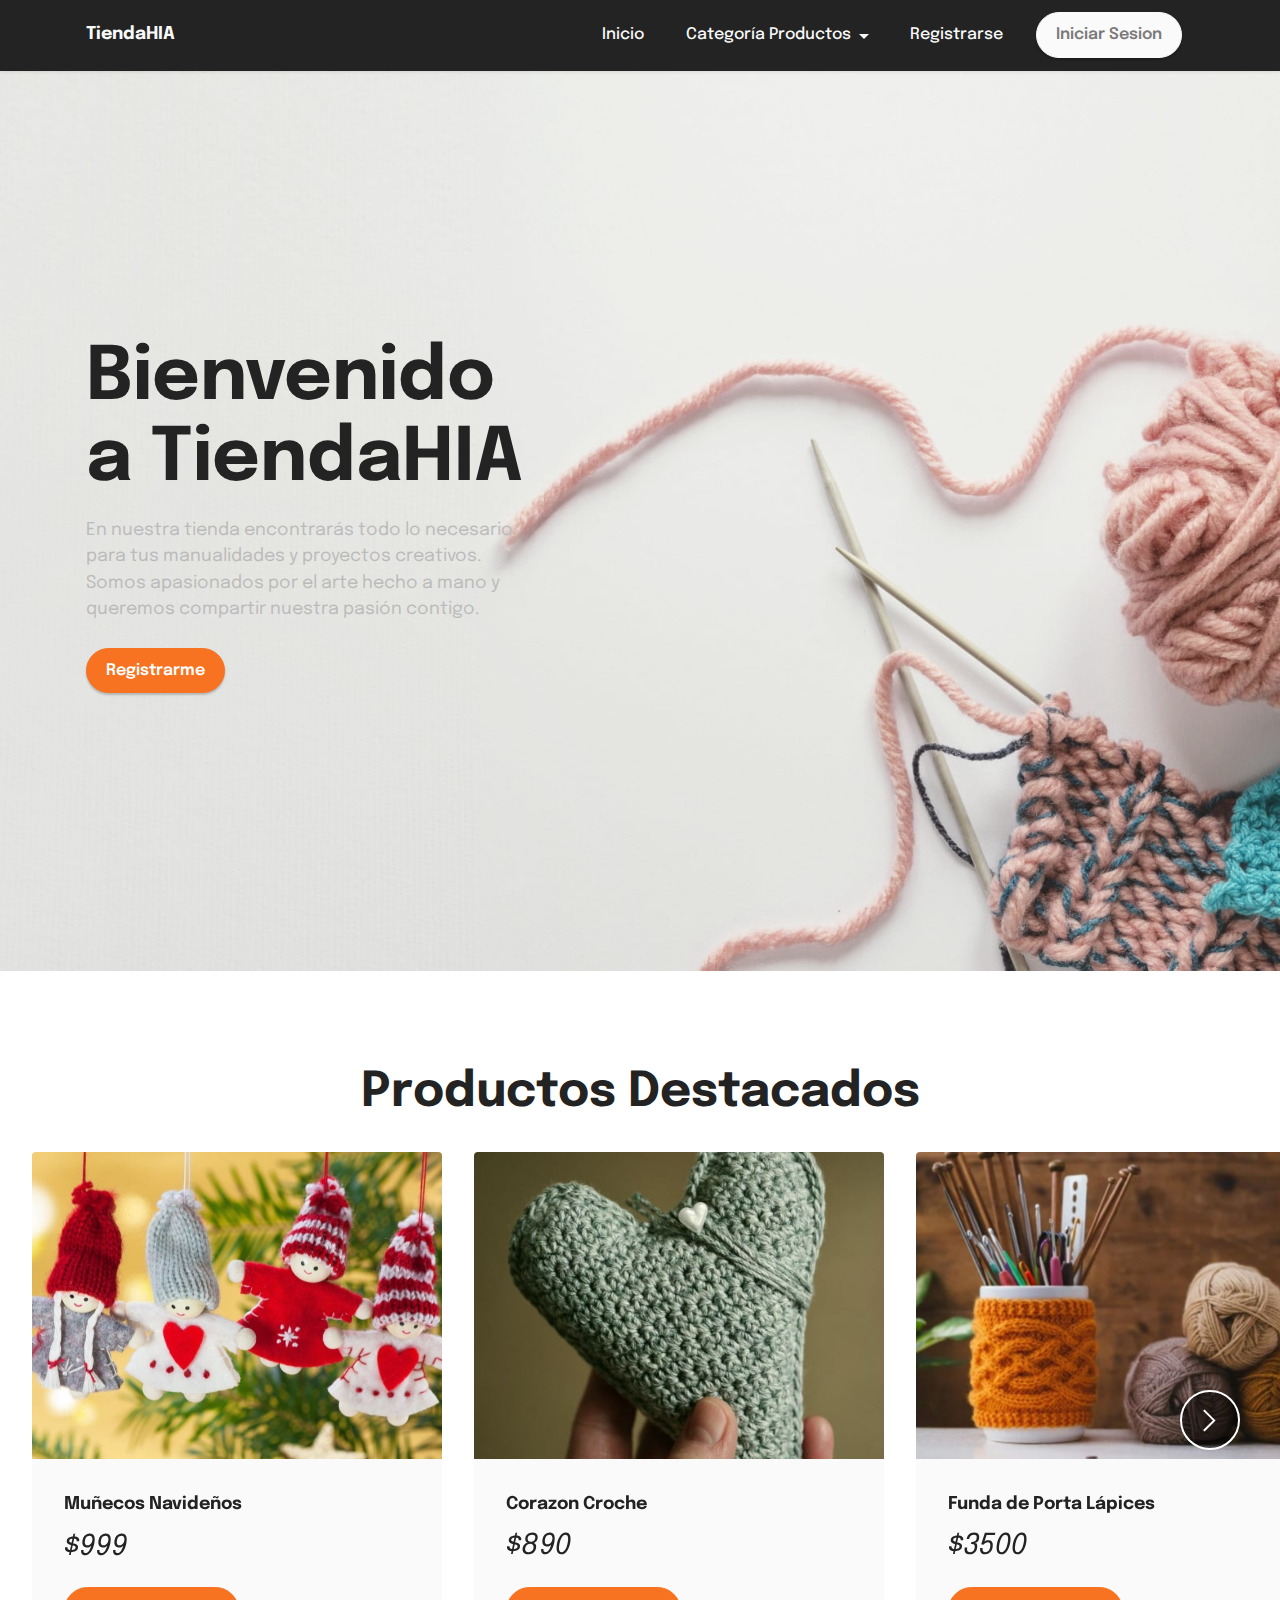
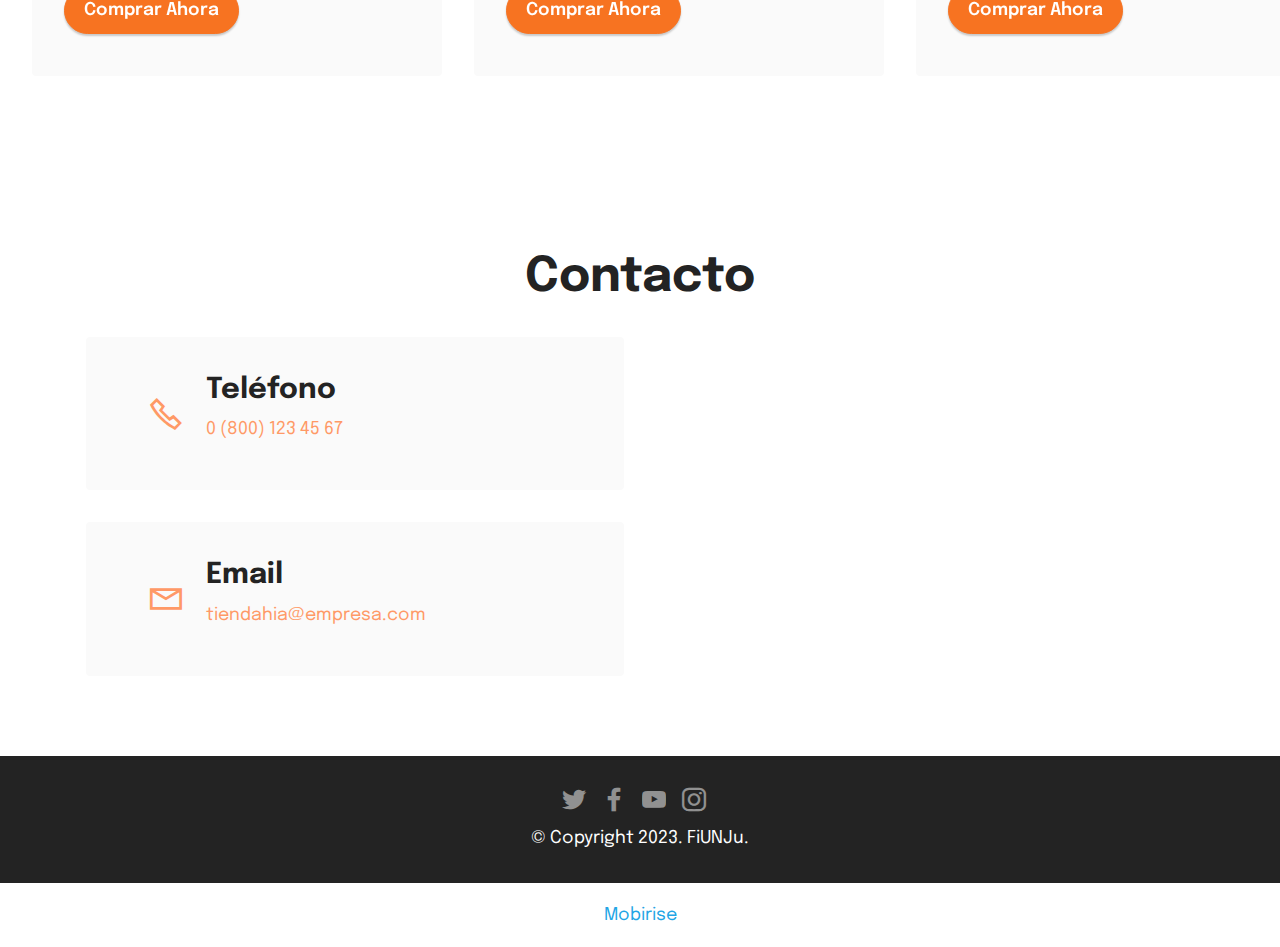
==== index.html @ 5f14e85a "primer commit" ====
<!DOCTYPE html>
<html  >
<head>
  <!-- Site made with Mobirise Website Builder v5.9.6, https://mobirise.com -->
  <meta charset="UTF-8">
  <meta http-equiv="X-UA-Compatible" content="IE=edge">
  <meta name="generator" content="Mobirise v5.9.6, mobirise.com">
  <meta name="viewport" content="width=device-width, initial-scale=1, minimum-scale=1">
  <link rel="shortcut icon" href="assets/images/logo-1.png" type="image/x-icon">
  <meta name="description" content="">
  
  
  <title>Inicio</title>
  <link rel="stylesheet" href="assets/web/assets/mobirise-icons2/mobirise2.css">
  <link rel="stylesheet" href="assets/bootstrap/css/bootstrap.min.css">
  <link rel="stylesheet" href="assets/bootstrap/css/bootstrap-grid.min.css">
  <link rel="stylesheet" href="assets/bootstrap/css/bootstrap-reboot.min.css">
  <link rel="stylesheet" href="assets/dropdown/css/style.css">
  <link rel="stylesheet" href="assets/socicon/css/styles.css">
  <link rel="stylesheet" href="assets/theme/css/style.css">
  <link rel="preload" href="https://fonts.googleapis.com/css?family=Epilogue:100,200,300,400,500,600,700,800,900,100i,200i,300i,400i,500i,600i,700i,800i,900i&display=swap" as="style" onload="this.onload=null;this.rel='stylesheet'">
  <noscript><link rel="stylesheet" href="https://fonts.googleapis.com/css?family=Epilogue:100,200,300,400,500,600,700,800,900,100i,200i,300i,400i,500i,600i,700i,800i,900i&display=swap"></noscript>
  <link rel="preload" as="style" href="assets/mobirise/css/mbr-additional.css"><link rel="stylesheet" href="assets/mobirise/css/mbr-additional.css" type="text/css">

  
  
  
</head>
<body>
  
  <section data-bs-version="5.1" class="menu menu1 cid-tUC8tlPBN8" once="menu" id="menu1-i">
    

    <nav class="navbar navbar-dropdown navbar-expand-lg">
        <div class="container">
            <div class="navbar-brand">
                
                <span class="navbar-caption-wrap"><a class="navbar-caption text-white text-primary display-7" href="index.html">TiendaHIA</a></span>
            </div>
            <button class="navbar-toggler" type="button" data-toggle="collapse" data-bs-toggle="collapse" data-target="#navbarSupportedContent" data-bs-target="#navbarSupportedContent" aria-controls="navbarNavAltMarkup" aria-expanded="false" aria-label="Toggle navigation">
                <div class="hamburger">
                    <span></span>
                    <span></span>
                    <span></span>
                    <span></span>
                </div>
            </button>
            <div class="collapse navbar-collapse" id="navbarSupportedContent">
                <ul class="navbar-nav nav-dropdown" data-app-modern-menu="true"><li class="nav-item"><a class="nav-link link text-white display-4" href="index.html">Inicio</a></li>
                    <li class="nav-item dropdown"><a class="nav-link link dropdown-toggle text-white display-4" href="page1.html" data-toggle="dropdown-submenu" data-bs-toggle="dropdown" data-bs-auto-close="outside" aria-expanded="false">Categoría Productos</a><div class="dropdown-menu" aria-labelledby="dropdown-944"><a class="dropdown-item text-white text-primary display-4" href="page1.html">Decoracion</a><a class="dropdown-item text-white text-primary display-4" href="page7.html">Vestuario</a></div></li>
                    <li class="nav-item"><a class="nav-link link text-white display-4" href="page3.html">Registrarse</a>
                    </li></ul>
                
                <div class="navbar-buttons mbr-section-btn"><a class="btn btn-white display-4" href="page6.html">Iniciar Sesion</a></div>
            </div>
        </div>
    </nav>
</section>

<section data-bs-version="5.1" class="header1 cid-tUEG7OGL2N mbr-fullscreen" id="header1-1f">

    

    
    <div class="mbr-overlay" style="opacity: 0.1; background-color: rgb(250, 250, 250);"></div>

    <div class="container">
        <div class="row">
            <div class="col-12 col-lg-5">
                <h1 class="mbr-section-title mbr-fonts-style mb-3 display-1"><strong>Bienvenido a TiendaHIA</strong></h1>
                
                <p class="mbr-text mbr-fonts-style display-7">
                    En nuestra tienda encontrarás todo lo necesario para tus manualidades y proyectos creativos. Somos apasionados por el arte hecho a mano y queremos compartir nuestra pasión contigo.</p>
                <div class="mbr-section-btn mt-3"><a class="btn btn-warning display-4" href="page3.html">Registrarme</a></div>
            </div>
        </div>
    </div>
</section>

<section data-bs-version="5.1" class="slider4 mbr-embla cid-tUEHONpQxx" id="slider4-1g">
    
    
    <div class="position-relative text-center">
        <div class="mbr-section-head">
            <h4 class="mbr-section-title mbr-fonts-style align-center mb-0 display-2">
                <strong>Productos Destacados</strong></h4>
            
        </div>
        <div class="embla mt-4" data-skip-snaps="true" data-align="center" data-contain-scroll="trimSnaps" data-auto-play-interval="5" data-draggable="true">
            <div class="embla__viewport container-fluid">
                <div class="embla__container">
                    
                    <div class="embla__slide slider-image item active" style="margin-left: 1rem; margin-right: 1rem;">
                        <div class="slide-content">
                            <div class="item-wrapper">
                                <div class="item-img">
                                    <img src="assets/images/mbr-1000x667.jpeg" alt="Mobirise Website Builder" data-slide-to="0" data-bs-slide-to="0">
                                </div>
                            </div>
                            <div class="item-content">
                                <h5 class="item-title mbr-fonts-style display-7"><strong>Muñecos Navideños</strong></h5>
                                <h6 class="item-subtitle mbr-fonts-style mt-1 display-5">
                                    <em>$999</em></h6>
                                
                            </div>
                            <div class="mbr-section-btn item-footer mt-2"><a href="page4.html" class="btn item-btn btn-warning display-7" target="_blank">Comprar Ahora</a></div>
                        </div>
                    </div><div class="embla__slide slider-image item" style="margin-left: 1rem; margin-right: 1rem;">
                        <div class="slide-content">
                            <div class="item-wrapper">
                                <div class="item-img">
                                    <img src="assets/images/d3-502x680.jpeg" alt="Mobirise Website Builder" data-slide-to="1" data-bs-slide-to="1">
                                </div>
                            </div>
                            <div class="item-content">
                                <h5 class="item-title mbr-fonts-style display-7"><strong>Corazon Croche</strong></h5>
                                <h6 class="item-subtitle mbr-fonts-style mt-1 display-5"><em>$890</em></h6>
                                
                            </div>
                            <div class="mbr-section-btn item-footer mt-2"><a href="page4.html" class="btn item-btn btn-warning display-7" target="_blank">Comprar Ahora</a></div>
                        </div>
                    </div><div class="embla__slide slider-image item" style="margin-left: 1rem; margin-right: 1rem;">
                        <div class="slide-content">
                            <div class="item-wrapper">
                                <div class="item-img">
                                    <img src="assets/images/d1-1-707x471.jpeg" alt="Mobirise Website Builder" data-slide-to="2" data-bs-slide-to="2">
                                </div>
                            </div>
                            <div class="item-content">
                                <h5 class="item-title mbr-fonts-style display-7"><strong>Funda de Porta&nbsp;Lápices</strong></h5>
                                <h6 class="item-subtitle mbr-fonts-style mt-1 display-5">
                                    <em>$3500</em></h6>
                                
                            </div>
                            <div class="mbr-section-btn item-footer mt-2"><a href="page4.html" class="btn item-btn btn-warning display-7" target="_blank">Comprar Ahora</a></div>
                        </div>
                    </div>
                    <div class="embla__slide slider-image item" style="margin-left: 1rem; margin-right: 1rem;">
                        <div class="slide-content">
                            <div class="item-wrapper">
                                <div class="item-img">
                                    <img src="assets/images/v6-655x368.jpeg" alt="Mobirise Website Builder" data-slide-to="3" data-bs-slide-to="3">
                                </div>
                            </div>
                            <div class="item-content">
                                <h5 class="item-title mbr-fonts-style display-7"><strong>Buzo de Dama</strong></h5>
                                <h6 class="item-subtitle mbr-fonts-style mt-1 display-5">
                                    <em>$12500</em></h6>
                                
                            </div>
                            <div class="mbr-section-btn item-footer mt-2"><a href="page4.html" class="btn item-btn btn-warning display-7" target="_blank">Comprar Ahora</a></div>
                        </div>
                    </div>
                    <div class="embla__slide slider-image item" style="margin-left: 1rem; margin-right: 1rem;">
                        <div class="slide-content">
                            <div class="item-wrapper">
                                <div class="item-img">
                                    <img src="assets/images/d7-711x748.jpeg" alt="Mobirise Website Builder" data-bs-slide-to="4" data-slide-to="4">
                                </div>
                            </div>
                            <div class="item-content">
                                <h5 class="item-title mbr-fonts-style display-7"><strong>Moños</strong></h5>
                                <h6 class="item-subtitle mbr-fonts-style mt-1 display-5">
                                    <em>$1250</em></h6>
                                
                            </div>
                            <div class="mbr-section-btn item-footer mt-2"><a href="page4.html" class="btn item-btn btn-warning display-7" target="_blank">Comprar Ahora</a></div>
                        </div>
                    </div><div class="embla__slide slider-image item" style="margin-left: 1rem; margin-right: 1rem;">
                        <div class="slide-content">
                            <div class="item-wrapper">
                                <div class="item-img">
                                    <img src="assets/images/mbr-1000x702.jpeg" alt="Mobirise Website Builder" data-bs-slide-to="5" data-slide-to="5">
                                </div>
                            </div>
                            <div class="item-content">
                                <h5 class="item-title mbr-fonts-style display-7"><strong>Zapatito Bordado</strong></h5>
                                <h6 class="item-subtitle mbr-fonts-style mt-1 display-5">
                                    <em>$1500</em></h6>
                                
                            </div>
                            <div class="mbr-section-btn item-footer mt-2"><a href="page4.html" class="btn item-btn btn-warning display-7" target="_blank">Comprar Ahora</a></div>
                        </div>
                    </div>
                </div>
            </div>
            <button class="embla__button embla__button--prev">
                <span class="mobi-mbri mobi-mbri-arrow-prev mbr-iconfont" aria-hidden="true"></span>
                <span class="sr-only visually-hidden visually-hidden">Previous</span>
            </button>
            <button class="embla__button embla__button--next">
                <span class="mobi-mbri mobi-mbri-arrow-next mbr-iconfont" aria-hidden="true"></span>
                <span class="sr-only visually-hidden visually-hidden">Next</span>
            </button>
        </div>
    </div>
</section>

<section data-bs-version="5.1" class="contacts3 map1 cid-tUCdsZlsGh" id="contacts3-u">

    

    
    
    <div class="container">
        <div class="mbr-section-head">
            <h3 class="mbr-section-title mbr-fonts-style align-center mb-0 display-2">
                <strong>Contacto</strong>
            </h3>
            
        </div>
        <div class="row justify-content-center mt-4">
            <div class="card col-12 col-md-6">
                <div class="card-wrapper">
                    <div class="image-wrapper">
                        <span class="mbr-iconfont mobi-mbri-phone mobi-mbri" style="color: rgb(255, 153, 102); fill: rgb(255, 153, 102);"></span>
                    </div>
                    <div class="text-wrapper">
                        <h6 class="card-title mbr-fonts-style mb-1 display-5"><strong>Teléfono</strong><br></h6>
                        <p class="mbr-text mbr-fonts-style display-7">
                            <a href="tel:+12345678910" class="text-danger">0 (800) 123 45 67</a>
                        </p>
                    </div>
                </div>
                <div class="card-wrapper">
                    <div class="image-wrapper">
                        <span class="mbr-iconfont mobi-mbri-letter mobi-mbri" style="color: rgb(255, 153, 102); fill: rgb(255, 153, 102);"></span>
                    </div>
                    <div class="text-wrapper">
                        <h6 class="card-title mbr-fonts-style mb-1 display-5">
                            <strong>Email</strong>
                        </h6>
                        <p class="mbr-text mbr-fonts-style display-7">
                            <a href="mailto:info@site.com" class="text-danger">tiendahia@empresa.com</a>
                        </p>
                    </div>
                </div>
            </div>
            <div class="map-wrapper col-12 col-md-6">
                <div class="google-map"><iframe frameborder="0" style="border:0" src="https://www.google.com/maps/embed?pb=!1m14!1m8!1m3!1d6045.3003145248895!2d-73.9884657!3d40.7477229!3m2!1i1024!2i768!4f13.1!3m3!1m2!1s0x89c259a9ac1f1b85%3A0x7e33d1c0e7af3be4!2zMzUwIDV0aCBBdmUsIE5ldyBZb3JrLCBOWSAxMDExOCwg0KHQqNCQ!5e0!3m2!1sru!2sru!4v1689597362021!5m2!1sen!2sen" allowfullscreen=""></iframe></div>
            </div>
        </div>
    </div>
</section>

<section data-bs-version="5.1" class="footer3 cid-tUC3VmVZYw" once="footers" id="footer3-c">

    

    

    <div class="container">
        <div class="media-container-row align-center mbr-white">
            
            <div class="row social-row">
                <div class="social-list align-right pb-2">
                    
                    
                    
                    
                    
                    
                <div class="soc-item">
                        <a href="https://twitter.com/mobirise" target="_blank">
                            <span class="socicon-twitter socicon mbr-iconfont mbr-iconfont-social"></span>
                        </a>
                    </div><div class="soc-item">
                        <a href="https://www.facebook.com/pages/Mobirise/1616226671953247" target="_blank">
                            <span class="socicon-facebook socicon mbr-iconfont mbr-iconfont-social"></span>
                        </a>
                    </div><div class="soc-item">
                        <a href="https://www.youtube.com/c/mobirise" target="_blank">
                            <span class="socicon-youtube socicon mbr-iconfont mbr-iconfont-social"></span>
                        </a>
                    </div><div class="soc-item">
                        <a href="https://instagram.com/mobirise" target="_blank">
                            <span class="socicon-instagram socicon mbr-iconfont mbr-iconfont-social"></span>
                        </a>
                    </div></div>
            </div>
            <div class="row row-copirayt">
                <p class="mbr-text mb-0 mbr-fonts-style mbr-white align-center display-7">
                    © Copyright 2023. FiUNJu.
                </p>
            </div>
        </div>
    </div>
</section><section class="display-7" style="padding: 0;align-items: center;justify-content: center;flex-wrap: wrap;    align-content: center;display: flex;position: relative;height: 4rem;"><a href="https://mobiri.se/3107551" style="flex: 1 1;height: 4rem;position: absolute;width: 100%;z-index: 1;"><img alt="" style="height: 4rem;" src="[data-uri]"></a><p style="margin: 0;text-align: center;" class="display-7">&#8204;</p><a style="z-index:1" href="https://mobirise.com">Mobirise </a></section><script src="assets/bootstrap/js/bootstrap.bundle.min.js"></script>  <script src="assets/smoothscroll/smooth-scroll.js"></script>  <script src="assets/ytplayer/index.js"></script>  <script src="assets/dropdown/js/navbar-dropdown.js"></script>  <script src="assets/embla/embla.min.js"></script>  <script src="assets/embla/script.js"></script>  <script src="assets/theme/js/script.js"></script>  
  
  
</body>
</html>
---- assets/web/assets/mobirise-icons2/mobirise2.css ----
@font-face {
  font-family: 'Moririse2';
  font-display: swap;
  src:  url('mobirise2.eot?f2bix4');
  src:  url('mobirise2.eot?f2bix4#iefix') format('embedded-opentype'),
    url('mobirise2.ttf?f2bix4') format('truetype'),
    url('mobirise2.woff?f2bix4') format('woff'),
    url('mobirise2.svg?f2bix4#mobirise2') format('svg');
  font-weight: normal;
  font-style: normal;
}

[class^="mobi-"], [class*=" mobi-"] {
  /* use !important to prevent issues with browser extensions that change fonts */
  font-family: 'Moririse2' !important;
  speak: none;
  font-style: normal;
  font-weight: normal;
  font-variant: normal;
  text-transform: none;
  line-height: 1;

  /* Better Font Rendering =========== */
  -webkit-font-smoothing: antialiased;
  -moz-osx-font-smoothing: grayscale;
}

.mobi-mbri-add-submenu:before {
  content: "\e900";
}
.mobi-mbri-alert:before {
  content: "\e901";
}
.mobi-mbri-align-center:before {
  content: "\e902";
}
.mobi-mbri-align-justify:before {
  content: "\e903";
}
.mobi-mbri-align-left:before {
  content: "\e904";
}
.mobi-mbri-align-right:before {
  content: "\e905";
}
.mobi-mbri-android:before {
  content: "\e906";
}
.mobi-mbri-apple:before {
  content: "\e907";
}
.mobi-mbri-arrow-down:before {
  content: "\e908";
}
.mobi-mbri-arrow-next:before {
  content: "\e909";
}
.mobi-mbri-arrow-prev:before {
  content: "\e90a";
}
.mobi-mbri-arrow-up:before {
  content: "\e90b";
}
.mobi-mbri-bold:before {
  content: "\e90c";
}
.mobi-mbri-bookmark:before {
  content: "\e90d";
}
.mobi-mbri-bootstrap:before {
  content: "\e90e";
}
.mobi-mbri-briefcase:before {
  content: "\e90f";
}
.mobi-mbri-browse:before {
  content: "\e910";
}
.mobi-mbri-bulleted-list:before {
  content: "\e911";
}
.mobi-mbri-calendar:before {
  content: "\e912";
}
.mobi-mbri-camera:before {
  content: "\e913";
}
.mobi-mbri-cart-add:before {
  content: "\e914";
}
.mobi-mbri-cart-full:before {
  content: "\e915";
}
.mobi-mbri-cash:before {
  content: "\e916";
}
.mobi-mbri-change-style:before {
  content: "\e917";
}
.mobi-mbri-chat:before {
  content: "\e918";
}
.mobi-mbri-clock:before {
  content: "\e919";
}
.mobi-mbri-close:before {
  content: "\e91a";
}
.mobi-mbri-cloud:before {
  content: "\e91b";
}
.mobi-mbri-code:before {
  content: "\e91c";
}
.mobi-mbri-contact-form:before {
  content: "\e91d";
}
.mobi-mbri-credit-card:before {
  content: "\e91e";
}
.mobi-mbri-cursor-click:before {
  content: "\e91f";
}
.mobi-mbri-cust-feedback:before {
  content: "\e920";
}
.mobi-mbri-database:before {
  content: "\e921";
}
.mobi-mbri-delivery:before {
  content: "\e922";
}
.mobi-mbri-desktop:before {
  content: "\e923";
}
.mobi-mbri-devices:before {
  content: "\e924";
}
.mobi-mbri-down:before {
  content: "\e925";
}
.mobi-mbri-download-2:before {
  content: "\e926";
}
.mobi-mbri-download:before {
  content: "\e927";
}
.mobi-mbri-drag-n-drop-2:before {
  content: "\e928";
}
.mobi-mbri-drag-n-drop:before {
  content: "\e929";
}
.mobi-mbri-edit-2:before {
  content: "\e92a";
}
.mobi-mbri-edit:before {
  content: "\e92b";
}
.mobi-mbri-error:before {
  content: "\e92c";
}
.mobi-mbri-extension:before {
  content: "\e92d";
}
.mobi-mbri-features:before {
  content: "\e92e";
}
.mobi-mbri-file:before {
  content: "\e92f";
}
.mobi-mbri-flag:before {
  content: "\e930";
}
.mobi-mbri-folder:before {
  content: "\e931";
}
.mobi-mbri-gift:before {
  content: "\e932";
}
.mobi-mbri-github:before {
  content: "\e933";
}
.mobi-mbri-globe-2:before {
  content: "\e934";
}
.mobi-mbri-globe:before {
  content: "\e935";
}
.mobi-mbri-growing-chart:before {
  content: "\e936";
}
.mobi-mbri-hearth:before {
  content: "\e937";
}
.mobi-mbri-help:before {
  content: "\e938";
}
.mobi-mbri-home:before {
  content: "\e939";
}
.mobi-mbri-hot-cup:before {
  content: "\e93a";
}
.mobi-mbri-idea:before {
  content: "\e93b";
}
.mobi-mbri-image-gallery:before {
  content: "\e93c";
}
.mobi-mbri-image-slider:before {
  content: "\e93d";
}
.mobi-mbri-info:before {
  content: "\e93e";
}
.mobi-mbri-italic:before {
  content: "\e93f";
}
.mobi-mbri-key:before {
  content: "\e940";
}
.mobi-mbri-laptop:before {
  content: "\e941";
}
.mobi-mbri-layers:before {
  content: "\e942";
}
.mobi-mbri-left-right:before {
  content: "\e943";
}
.mobi-mbri-left:before {
  content: "\e944";
}
.mobi-mbri-letter:before {
  content: "\e945";
}
.mobi-mbri-like:before {
  content: "\e946";
}
.mobi-mbri-link:before {
  content: "\e947";
}
.mobi-mbri-lock:before {
  content: "\e948";
}
.mobi-mbri-login:before {
  content: "\e949";
}
.mobi-mbri-logout:before {
  content: "\e94a";
}
.mobi-mbri-magic-stick:before {
  content: "\e94b";
}
.mobi-mbri-map-pin:before {
  content: "\e94c";
}
.mobi-mbri-menu:before {
  content: "\e94d";
}
.mobi-mbri-mobile-2:before {
  content: "\e94e";
}
.mobi-mbri-mobile-horizontal:before {
  content: "\e94f";
}
.mobi-mbri-mobile:before {
  content: "\e950";
}
.mobi-mbri-mobirise:before {
  content: "\e951";
}
.mobi-mbri-more-horizontal:before {
  content: "\e952";
}
.mobi-mbri-more-vertical:before {
  content: "\e953";
}
.mobi-mbri-music:before {
  content: "\e954";
}
.mobi-mbri-new-file:before {
  content: "\e955";
}
.mobi-mbri-numbered-list:before {
  content: "\e956";
}
.mobi-mbri-opened-folder:before {
  content: "\e957";
}
.mobi-mbri-pages:before {
  content: "\e958";
}
.mobi-mbri-paper-plane:before {
  content: "\e959";
}
.mobi-mbri-paperclip:before {
  content: "\e95a";
}
.mobi-mbri-phone:before {
  content: "\e95b";
}
.mobi-mbri-photo:before {
  content: "\e95c";
}
.mobi-mbri-photos:before {
  content: "\e95d";
}
.mobi-mbri-pin:before {
  content: "\e95e";
}
.mobi-mbri-play:before {
  content: "\e95f";
}
.mobi-mbri-plus:before {
  content: "\e960";
}
.mobi-mbri-preview:before {
  content: "\e961";
}
.mobi-mbri-print:before {
  content: "\e962";
}
.mobi-mbri-protect:before {
  content: "\e963";
}
.mobi-mbri-question:before {
  content: "\e964";
}
.mobi-mbri-quote-left:before {
  content: "\e965";
}
.mobi-mbri-quote-right:before {
  content: "\e966";
}
.mobi-mbri-redo:before {
  content: "\e967";
}
.mobi-mbri-refresh:before {
  content: "\e968";
}
.mobi-mbri-responsive-2:before {
  content: "\e969";
}
.mobi-mbri-responsive:before {
  content: "\e96a";
}
.mobi-mbri-right:before {
  content: "\e96b";
}
.mobi-mbri-rocket:before {
  content: "\e96c";
}
.mobi-mbri-sad-face:before {
  content: "\e96d";
}
.mobi-mbri-sale:before {
  content: "\e96e";
}
.mobi-mbri-save:before {
  content: "\e96f";
}
.mobi-mbri-search:before {
  content: "\e970";
}
.mobi-mbri-setting-2:before {
  content: "\e971";
}
.mobi-mbri-setting-3:before {
  content: "\e972";
}
.mobi-mbri-setting:before {
  content: "\e973";
}
.mobi-mbri-share:before {
  content: "\e974";
}
.mobi-mbri-shopping-bag:before {
  content: "\e975";
}
.mobi-mbri-shopping-basket:before {
  content: "\e976";
}
.mobi-mbri-shopping-cart:before {
  content: "\e977";
}
.mobi-mbri-sites:before {
  content: "\e978";
}
.mobi-mbri-smile-face:before {
  content: "\e979";
}
.mobi-mbri-speed:before {
  content: "\e97a";
}
.mobi-mbri-star:before {
  content: "\e97b";
}
.mobi-mbri-success:before {
  content: "\e97c";
}
.mobi-mbri-sun:before {
  content: "\e97d";
}
.mobi-mbri-sun2:before {
  content: "\e97e";
}
.mobi-mbri-tablet-vertical:before {
  content: "\e97f";
}
.mobi-mbri-tablet:before {
  content: "\e980";
}
.mobi-mbri-target:before {
  content: "\e981";
}
.mobi-mbri-timer:before {
  content: "\e982";
}
.mobi-mbri-to-ftp:before {
  content: "\e983";
}
.mobi-mbri-to-local-drive:before {
  content: "\e984";
}
.mobi-mbri-touch-swipe:before {
  content: "\e985";
}
.mobi-mbri-touch:before {
  content: "\e986";
}
.mobi-mbri-trash:before {
  content: "\e987";
}
.mobi-mbri-underline:before {
  content: "\e988";
}
.mobi-mbri-undo:before {
  content: "\e989";
}
.mobi-mbri-unlink:before {
  content: "\e98a";
}
.mobi-mbri-unlock:before {
  content: "\e98b";
}
.mobi-mbri-up-down:before {
  content: "\e98c";
}
.mobi-mbri-up:before {
  content: "\e98d";
}
.mobi-mbri-update:before {
  content: "\e98e";
}
.mobi-mbri-upload-2:before {
  content: "\e98f";
}
.mobi-mbri-upload:before {
  content: "\e990";
}
.mobi-mbri-user-2:before {
  content: "\e991";
}
.mobi-mbri-user:before {
  content: "\e992";
}
.mobi-mbri-users:before {
  content: "\e993";
}
.mobi-mbri-video-play:before {
  content: "\e994";
}
.mobi-mbri-video:before {
  content: "\e995";
}
.mobi-mbri-watch:before {
  content: "\e996";
}
.mobi-mbri-website-theme-2:before {
  content: "\e997";
}
.mobi-mbri-website-theme:before {
  content: "\e998";
}
.mobi-mbri-wifi:before {
  content: "\e999";
}
.mobi-mbri-windows:before {
  content: "\e99a";
}
.mobi-mbri-zoom-in:before {
  content: "\e99b";
}
.mobi-mbri-zoom-out:before {
  content: "\e99c";
}
---- assets/dropdown/css/style.css ----
.navbar-dropdown {
  left: 0;
  padding: 0;
  position: absolute;
  right: 0;
  top: 0;
  transition: all 0.45s ease;
  z-index: 1030;
  background: #282828; }
  .navbar-dropdown .navbar-logo {
    margin-right: 0.8rem;
    transition: margin 0.3s ease-in-out;
    vertical-align: middle; }
    .navbar-dropdown .navbar-logo img {
      height: 3.125rem;
      transition: all 0.3s ease-in-out; }
    .navbar-dropdown .navbar-logo.mbr-iconfont {
      font-size: 3.125rem;
      line-height: 3.125rem; }
  .navbar-dropdown .navbar-caption {
    font-weight: 700;
    white-space: normal;
    vertical-align: -4px;
    line-height: 3.125rem !important; }
    .navbar-dropdown .navbar-caption, .navbar-dropdown .navbar-caption:hover {
      color: inherit;
      text-decoration: none; }
  .navbar-dropdown .mbr-iconfont + .navbar-caption {
    vertical-align: -1px; }
  .navbar-dropdown.navbar-fixed-top {
    position: fixed; }
  .navbar-dropdown .navbar-brand span {
    vertical-align: -4px; }
  .navbar-dropdown.bg-color.transparent {
    background: none; }
  .navbar-dropdown.navbar-short .navbar-brand {
    padding: 0.625rem 0; }
    .navbar-dropdown.navbar-short .navbar-brand span {
      vertical-align: -1px; }
  .navbar-dropdown.navbar-short .navbar-caption {
    line-height: 2.375rem !important;
    vertical-align: -2px; }
  .navbar-dropdown.navbar-short .navbar-logo {
    margin-right: 0.5rem; }
    .navbar-dropdown.navbar-short .navbar-logo img {
      height: 2.375rem; }
    .navbar-dropdown.navbar-short .navbar-logo.mbr-iconfont {
      font-size: 2.375rem;
      line-height: 2.375rem; }
  .navbar-dropdown.navbar-short .mbr-table-cell {
    height: 3.625rem; }
  .navbar-dropdown .navbar-close {
    left: 0.6875rem;
    position: fixed;
    top: 0.75rem;
    z-index: 1000; }
  .navbar-dropdown .hamburger-icon {
    content: "";
    display: inline-block;
    vertical-align: middle;
    width: 16px;
    -webkit-box-shadow: 0 -6px 0 1px #282828,0 0 0 1px #282828,0 6px 0 1px #282828;
    -moz-box-shadow: 0 -6px 0 1px #282828,0 0 0 1px #282828,0 6px 0 1px #282828;
    box-shadow: 0 -6px 0 1px #282828,0 0 0 1px #282828,0 6px 0 1px #282828; }

.dropdown-menu .dropdown-toggle[data-toggle="dropdown-submenu"]::after {
  border-bottom: 0.35em solid transparent;
  border-left: 0.35em solid;
  border-right: 0;
  border-top: 0.35em solid transparent;
  margin-left: 0.3rem; }

.dropdown-menu .dropdown-item:focus {
  outline: 0; }

.nav-dropdown {
  font-size: 0.75rem;
  font-weight: 500;
  height: auto !important; }
  .nav-dropdown .nav-btn {
    padding-left: 1rem; }
  .nav-dropdown .link {
    margin: .667em 1.667em;
    font-weight: 500;
    padding: 0;
    transition: color .2s ease-in-out; }
    .nav-dropdown .link.dropdown-toggle {
      margin-right: 2.583em; }
      .nav-dropdown .link.dropdown-toggle::after {
        margin-left: .25rem;
        border-top: 0.35em solid;
        border-right: 0.35em solid transparent;
        border-left: 0.35em solid transparent;
        border-bottom: 0; }
      .nav-dropdown .link.dropdown-toggle[aria-expanded="true"] {
        margin: 0;
        padding: 0.667em 3.263em  0.667em 1.667em; }
  .nav-dropdown .link::after,
  .nav-dropdown .dropdown-item::after {
    color: inherit; }
  .nav-dropdown .btn {
    font-size: 0.75rem;
    font-weight: 700;
    letter-spacing: 0;
    margin-bottom: 0;
    padding-left: 1.25rem;
    padding-right: 1.25rem; }
  .nav-dropdown .dropdown-menu {
    border-radius: 0;
    border: 0;
    left: 0;
    margin: 0;
    padding-bottom: 1.25rem;
    padding-top: 1.25rem;
    position: relative; }
  .nav-dropdown .dropdown-submenu {
    margin-left: 0.125rem;
    top: 0; }
  .nav-dropdown .dropdown-item {
    font-weight: 500;
    line-height: 2;
    padding: 0.3846em 4.615em 0.3846em 1.5385em;
    position: relative;
    transition: color .2s ease-in-out, background-color .2s ease-in-out; }
    .nav-dropdown .dropdown-item::after {
      margin-top: -0.3077em;
      position: absolute;
      right: 1.1538em;
      top: 50%; }
    .nav-dropdown .dropdown-item:focus, .nav-dropdown .dropdown-item:hover {
      background: none; }

@media (max-width: 767px) {
  .nav-dropdown.navbar-toggleable-sm {
    bottom: 0;
    display: none;
    left: 0;
    overflow-x: hidden;
    position: fixed;
    top: 0;
    transform: translateX(-100%);
    -ms-transform: translateX(-100%);
    -webkit-transform: translateX(-100%);
    width: 18.75rem;
    z-index: 999; } }
.nav-dropdown.navbar-toggleable-xl {
  bottom: 0;
  display: none;
  left: 0;
  overflow-x: hidden;
  position: fixed;
  top: 0;
  transform: translateX(-100%);
  -ms-transform: translateX(-100%);
  -webkit-transform: translateX(-100%);
  width: 18.75rem;
  z-index: 999; }

.nav-dropdown-sm {
  display: block !important;
  overflow-x: hidden;
  overflow: auto;
  padding-top: 3.875rem; }
  .nav-dropdown-sm::after {
    content: "";
    display: block;
    height: 3rem;
    width: 100%; }
  .nav-dropdown-sm.collapse.in ~ .navbar-close {
    display: block !important; }
  .nav-dropdown-sm.collapsing, .nav-dropdown-sm.collapse.in {
    transform: translateX(0);
    -ms-transform: translateX(0);
    -webkit-transform: translateX(0);
    transition: all 0.25s ease-out;
    -webkit-transition: all 0.25s ease-out;
    background: #282828; }
  .nav-dropdown-sm.collapsing[aria-expanded="false"] {
    transform: translateX(-100%);
    -ms-transform: translateX(-100%);
    -webkit-transform: translateX(-100%); }
  .nav-dropdown-sm .nav-item {
    display: block;
    margin-left: 0 !important;
    padding-left: 0; }
  .nav-dropdown-sm .link,
  .nav-dropdown-sm .dropdown-item {
    border-top: 1px dotted rgba(255, 255, 255, 0.1);
    font-size: 0.8125rem;
    line-height: 1.6;
    margin: 0 !important;
    padding: 0.875rem 2.4rem 0.875rem 1.5625rem !important;
    position: relative;
    white-space: normal; }
    .nav-dropdown-sm .link:focus, .nav-dropdown-sm .link:hover,
    .nav-dropdown-sm .dropdown-item:focus,
    .nav-dropdown-sm .dropdown-item:hover {
      background: rgba(0, 0, 0, 0.2) !important;
      color: #c0a375; }
  .nav-dropdown-sm .nav-btn {
    position: relative;
    padding: 1.5625rem 1.5625rem 0 1.5625rem; }
    .nav-dropdown-sm .nav-btn::before {
      border-top: 1px dotted rgba(255, 255, 255, 0.1);
      content: "";
      left: 0;
      position: absolute;
      top: 0;
      width: 100%; }
    .nav-dropdown-sm .nav-btn + .nav-btn {
      padding-top: 0.625rem; }
      .nav-dropdown-sm .nav-btn + .nav-btn::before {
        display: none; }
  .nav-dropdown-sm .btn {
    padding: 0.625rem 0; }
  .nav-dropdown-sm .dropdown-toggle[data-toggle="dropdown-submenu"]::after {
    margin-left: .25rem;
    border-top: 0.35em solid;
    border-right: 0.35em solid transparent;
    border-left: 0.35em solid transparent;
    border-bottom: 0; }
  .nav-dropdown-sm .dropdown-toggle[data-toggle="dropdown-submenu"][aria-expanded="true"]::after {
    border-top: 0;
    border-right: 0.35em solid transparent;
    border-left: 0.35em solid transparent;
    border-bottom: 0.35em solid; }
  .nav-dropdown-sm .dropdown-menu {
    margin: 0;
    padding: 0;
    position: relative;
    top: 0;
    left: 0;
    width: 100%;
    border: 0;
    float: none;
    border-radius: 0;
    background: none; }
  .nav-dropdown-sm .dropdown-submenu {
    left: 100%;
    margin-left: 0.125rem;
    margin-top: -1.25rem;
    top: 0; }

.navbar-toggleable-sm .nav-dropdown .dropdown-menu {
  position: absolute; }

.navbar-toggleable-sm .nav-dropdown .dropdown-submenu {
  left: 100%;
  margin-left: 0.125rem;
  margin-top: -1.25rem;
  top: 0; }

.navbar-toggleable-sm.opened .nav-dropdown .dropdown-menu {
  position: relative; }

.navbar-toggleable-sm.opened .nav-dropdown .dropdown-submenu {
  left: 0;
  margin-left: 00rem;
  margin-top: 0rem;
  top: 0; }

.is-builder .nav-dropdown.collapsing {
  transition: none !important; }
---- assets/socicon/css/styles.css ----
@charset "UTF-8";

@font-face {
  font-family: 'Socicon';
  src:  url('../fonts/socicon.eot');
  src:  url('../fonts/socicon.eot?#iefix') format('embedded-opentype'),
    url('../fonts/socicon.woff2') format('woff2'),
    url('../fonts/socicon.ttf') format('truetype'),
    url('../fonts/socicon.woff') format('woff'),
    url('../fonts/socicon.svg#socicon') format('svg');
  font-weight: normal;
  font-style: normal;
  font-display: swap;
}

[data-icon]:before {
  font-family: "socicon" !important;
  content: attr(data-icon);
  font-style: normal !important;
  font-weight: normal !important;
  font-variant: normal !important;
  text-transform: none !important;
  speak: none;
  line-height: 1;
  -webkit-font-smoothing: antialiased;
  -moz-osx-font-smoothing: grayscale;
}

[class^="socicon-"], [class*=" socicon-"] {
  /* use !important to prevent issues with browser extensions that change fonts */
  font-family: 'Socicon' !important;
  speak: none;
  font-style: normal;
  font-weight: normal;
  font-variant: normal;
  text-transform: none;
  line-height: 1;

  /* Better Font Rendering =========== */
  -webkit-font-smoothing: antialiased;
  -moz-osx-font-smoothing: grayscale;
}

.socicon-eitaa:before {
  content: "\e97c";
}
.socicon-soroush:before {
  content: "\e97d";
}
.socicon-bale:before {
  content: "\e97e";
}
.socicon-zazzle:before {
  content: "\e97b";
}
.socicon-society6:before {
  content: "\e97a";
}
.socicon-redbubble:before {
  content: "\e979";
}
.socicon-avvo:before {
  content: "\e978";
}
.socicon-stitcher:before {
  content: "\e977";
}
.socicon-googlehangouts:before {
  content: "\e974";
}
.socicon-dlive:before {
  content: "\e975";
}
.socicon-vsco:before {
  content: "\e976";
}
.socicon-flipboard:before {
  content: "\e973";
}
.socicon-ubuntu:before {
  content: "\e958";
}
.socicon-artstation:before {
  content: "\e959";
}
.socicon-invision:before {
  content: "\e95a";
}
.socicon-torial:before {
  content: "\e95b";
}
.socicon-collectorz:before {
  content: "\e95c";
}
.socicon-seenthis:before {
  content: "\e95d";
}
.socicon-googleplaymusic:before {
  content: "\e95e";
}
.socicon-debian:before {
  content: "\e95f";
}
.socicon-filmfreeway:before {
  content: "\e960";
}
.socicon-gnome:before {
  content: "\e961";
}
.socicon-itchio:before {
  content: "\e962";
}
.socicon-jamendo:before {
  content: "\e963";
}
.socicon-mix:before {
  content: "\e964";
}
.socicon-sharepoint:before {
  content: "\e965";
}
.socicon-tinder:before {
  content: "\e966";
}
.socicon-windguru:before {
  content: "\e967";
}
.socicon-cdbaby:before {
  content: "\e968";
}
.socicon-elementaryos:before {
  content: "\e969";
}
.socicon-stage32:before {
  content: "\e96a";
}
.socicon-tiktok:before {
  content: "\e96b";
}
.socicon-gitter:before {
  content: "\e96c";
}
.socicon-letterboxd:before {
  content: "\e96d";
}
.socicon-threema:before {
  content: "\e96e";
}
.socicon-splice:before {
  content: "\e96f";
}
.socicon-metapop:before {
  content: "\e970";
}
.socicon-naver:before {
  content: "\e971";
}
.socicon-remote:before {
  content: "\e972";
}
.socicon-internet:before {
  content: "\e957";
}
.socicon-moddb:before {
  content: "\e94b";
}
.socicon-indiedb:before {
  content: "\e94c";
}
.socicon-traxsource:before {
  content: "\e94d";
}
.socicon-gamefor:before {
  content: "\e94e";
}
.socicon-pixiv:before {
  content: "\e94f";
}
.socicon-myanimelist:before {
  content: "\e950";
}
.socicon-blackberry:before {
  content: "\e951";
}
.socicon-wickr:before {
  content: "\e952";
}
.socicon-spip:before {
  content: "\e953";
}
.socicon-napster:before {
  content: "\e954";
}
.socicon-beatport:before {
  content: "\e955";
}
.socicon-hackerone:before {
  content: "\e956";
}
.socicon-hackernews:before {
  content: "\e946";
}
.socicon-smashwords:before {
  content: "\e947";
}
.socicon-kobo:before {
  content: "\e948";
}
.socicon-bookbub:before {
  content: "\e949";
}
.socicon-mailru:before {
  content: "\e94a";
}
.socicon-gitlab:before {
  content: "\e945";
}
.socicon-instructables:before {
  content: "\e944";
}
.socicon-portfolio:before {
  content: "\e943";
}
.socicon-codered:before {
  content: "\e940";
}
.socicon-origin:before {
  content: "\e941";
}
.socicon-nextdoor:before {
  content: "\e942";
}
.socicon-udemy:before {
  content: "\e93f";
}
.socicon-livemaster:before {
  content: "\e93e";
}
.socicon-crunchbase:before {
  content: "\e93b";
}
.socicon-homefy:before {
  content: "\e93c";
}
.socicon-calendly:before {
  content: "\e93d";
}
.socicon-realtor:before {
  content: "\e90f";
}
.socicon-tidal:before {
  content: "\e910";
}
.socicon-qobuz:before {
  content: "\e911";
}
.socicon-natgeo:before {
  content: "\e912";
}
.socicon-mastodon:before {
  content: "\e913";
}
.socicon-unsplash:before {
  content: "\e914";
}
.socicon-homeadvisor:before {
  content: "\e915";
}
.socicon-angieslist:before {
  content: "\e916";
}
.socicon-codepen:before {
  content: "\e917";
}
.socicon-slack:before {
  content: "\e918";
}
.socicon-openaigym:before {
  content: "\e919";
}
.socicon-logmein:before {
  content: "\e91a";
}
.socicon-fiverr:before {
  content: "\e91b";
}
.socicon-gotomeeting:before {
  content: "\e91c";
}
.socicon-aliexpress:before {
  content: "\e91d";
}
.socicon-guru:before {
  content: "\e91e";
}
.socicon-appstore:before {
  content: "\e91f";
}
.socicon-homes:before {
  content: "\e920";
}
.socicon-zoom:before {
  content: "\e921";
}
.socicon-alibaba:before {
  content: "\e922";
}
.socicon-craigslist:before {
  content: "\e923";
}
.socicon-wix:before {
  content: "\e924";
}
.socicon-redfin:before {
  content: "\e925";
}
.socicon-googlecalendar:before {
  content: "\e926";
}
.socicon-shopify:before {
  content: "\e927";
}
.socicon-freelancer:before {
  content: "\e928";
}
.socicon-seedrs:before {
  content: "\e929";
}
.socicon-bing:before {
  content: "\e92a";
}
.socicon-doodle:before {
  content: "\e92b";
}
.socicon-bonanza:before {
  content: "\e92c";
}
.socicon-squarespace:before {
  content: "\e92d";
}
.socicon-toptal:before {
  content: "\e92e";
}
.socicon-gust:before {
  content: "\e92f";
}
.socicon-ask:before {
  content: "\e930";
}
.socicon-trulia:before {
  content: "\e931";
}
.socicon-loomly:before {
  content: "\e932";
}
.socicon-ghost:before {
  content: "\e933";
}
.socicon-upwork:before {
  content: "\e934";
}
.socicon-fundable:before {
  content: "\e935";
}
.socicon-booking:before {
  content: "\e936";
}
.socicon-googlemaps:before {
  content: "\e937";
}
.socicon-zillow:before {
  content: "\e938";
}
.socicon-niconico:before {
  content: "\e939";
}
.socicon-toneden:before {
  content: "\e93a";
}
.socicon-augment:before {
  content: "\e908";
}
.socicon-bitbucket:before {
  content: "\e909";
}
.socicon-fyuse:before {
  content: "\e90a";
}
.socicon-yt-gaming:before {
  content: "\e90b";
}
.socicon-sketchfab:before {
  content: "\e90c";
}
.socicon-mobcrush:before {
  content: "\e90d";
}
.socicon-microsoft:before {
  content: "\e90e";
}
.socicon-pandora:before {
  content: "\e907";
}
.socicon-messenger:before {
  content: "\e906";
}
.socicon-gamewisp:before {
  content: "\e905";
}
.socicon-bloglovin:before {
  content: "\e904";
}
.socicon-tunein:before {
  content: "\e903";
}
.socicon-gamejolt:before {
  content: "\e901";
}
.socicon-trello:before {
  content: "\e902";
}
.socicon-spreadshirt:before {
  content: "\e900";
}
.socicon-500px:before {
  content: "\e000";
}
.socicon-8tracks:before {
  content: "\e001";
}
.socicon-airbnb:before {
  content: "\e002";
}
.socicon-alliance:before {
  content: "\e003";
}
.socicon-amazon:before {
  content: "\e004";
}
.socicon-amplement:before {
  content: "\e005";
}
.socicon-android:before {
  content: "\e006";
}
.socicon-angellist:before {
  content: "\e007";
}
.socicon-apple:before {
  content: "\e008";
}
.socicon-appnet:before {
  content: "\e009";
}
.socicon-baidu:before {
  content: "\e00a";
}
.socicon-bandcamp:before {
  content: "\e00b";
}
.socicon-battlenet:before {
  content: "\e00c";
}
.socicon-mixer:before {
  content: "\e00d";
}
.socicon-bebee:before {
  content: "\e00e";
}
.socicon-bebo:before {
  content: "\e00f";
}
.socicon-behance:before {
  content: "\e010";
}
.socicon-blizzard:before {
  content: "\e011";
}
.socicon-blogger:before {
  content: "\e012";
}
.socicon-buffer:before {
  content: "\e013";
}
.socicon-chrome:before {
  content: "\e014";
}
.socicon-coderwall:before {
  content: "\e015";
}
.socicon-curse:before {
  content: "\e016";
}
.socicon-dailymotion:before {
  content: "\e017";
}
.socicon-deezer:before {
  content: "\e018";
}
.socicon-delicious:before {
  content: "\e019";
}
.socicon-deviantart:before {
  content: "\e01a";
}
.socicon-diablo:before {
  content: "\e01b";
}
.socicon-digg:before {
  content: "\e01c";
}
.socicon-discord:before {
  content: "\e01d";
}
.socicon-disqus:before {
  content: "\e01e";
}
.socicon-douban:before {
  content: "\e01f";
}
.socicon-draugiem:before {
  content: "\e020";
}
.socicon-dribbble:before {
  content: "\e021";
}
.socicon-drupal:before {
  content: "\e022";
}
.socicon-ebay:before {
  content: "\e023";
}
.socicon-ello:before {
  content: "\e024";
}
.socicon-endomodo:before {
  content: "\e025";
}
.socicon-envato:before {
  content: "\e026";
}
.socicon-etsy:before {
  content: "\e027";
}
.socicon-facebook:before {
  content: "\e028";
}
.socicon-feedburner:before {
  content: "\e029";
}
.socicon-filmweb:before {
  content: "\e02a";
}
.socicon-firefox:before {
  content: "\e02b";
}
.socicon-flattr:before {
  content: "\e02c";
}
.socicon-flickr:before {
  content: "\e02d";
}
.socicon-formulr:before {
  content: "\e02e";
}
.socicon-forrst:before {
  content: "\e02f";
}
.socicon-foursquare:before {
  content: "\e030";
}
.socicon-friendfeed:before {
  content: "\e031";
}
.socicon-github:before {
  content: "\e032";
}
.socicon-goodreads:before {
  content: "\e033";
}
.socicon-google:before {
  content: "\e034";
}
.socicon-googlescholar:before {
  content: "\e035";
}
.socicon-googlegroups:before {
  content: "\e036";
}
.socicon-googlephotos:before {
  content: "\e037";
}
.socicon-googleplus:before {
  content: "\e038";
}
.socicon-grooveshark:before {
  content: "\e039";
}
.socicon-hackerrank:before {
  content: "\e03a";
}
.socicon-hearthstone:before {
  content: "\e03b";
}
.socicon-hellocoton:before {
  content: "\e03c";
}
.socicon-heroes:before {
  content: "\e03d";
}
.socicon-smashcast:before {
  content: "\e03e";
}
.socicon-horde:before {
  content: "\e03f";
}
.socicon-houzz:before {
  content: "\e040";
}
.socicon-icq:before {
  content: "\e041";
}
.socicon-identica:before {
  content: "\e042";
}
.socicon-imdb:before {
  content: "\e043";
}
.socicon-instagram:before {
  content: "\e044";
}
.socicon-issuu:before {
  content: "\e045";
}
.socicon-istock:before {
  content: "\e046";
}
.socicon-itunes:before {
  content: "\e047";
}
.socicon-keybase:before {
  content: "\e048";
}
.socicon-lanyrd:before {
  content: "\e049";
}
.socicon-lastfm:before {
  content: "\e04a";
}
.socicon-line:before {
  content: "\e04b";
}
.socicon-linkedin:before {
  content: "\e04c";
}
.socicon-livejournal:before {
  content: "\e04d";
}
.socicon-lyft:before {
  content: "\e04e";
}
.socicon-macos:before {
  content: "\e04f";
}
.socicon-mail:before {
  content: "\e050";
}
.socicon-medium:before {
  content: "\e051";
}
.socicon-meetup:before {
  content: "\e052";
}
.socicon-mixcloud:before {
  content: "\e053";
}
.socicon-modelmayhem:before {
  content: "\e054";
}
.socicon-mumble:before {
  content: "\e055";
}
.socicon-myspace:before {
  content: "\e056";
}
.socicon-newsvine:before {
  content: "\e057";
}
.socicon-nintendo:before {
  content: "\e058";
}
.socicon-npm:before {
  content: "\e059";
}
.socicon-odnoklassniki:before {
  content: "\e05a";
}
.socicon-openid:before {
  content: "\e05b";
}
.socicon-opera:before {
  content: "\e05c";
}
.socicon-outlook:before {
  content: "\e05d";
}
.socicon-overwatch:before {
  content: "\e05e";
}
.socicon-patreon:before {
  content: "\e05f";
}
.socicon-paypal:before {
  content: "\e060";
}
.socicon-periscope:before {
  content: "\e061";
}
.socicon-persona:before {
  content: "\e062";
}
.socicon-pinterest:before {
  content: "\e063";
}
.socicon-play:before {
  content: "\e064";
}
.socicon-player:before {
  content: "\e065";
}
.socicon-playstation:before {
  content: "\e066";
}
.socicon-pocket:before {
  content: "\e067";
}
.socicon-qq:before {
  content: "\e068";
}
.socicon-quora:before {
  content: "\e069";
}
.socicon-raidcall:before {
  content: "\e06a";
}
.socicon-ravelry:before {
  content: "\e06b";
}
.socicon-reddit:before {
  content: "\e06c";
}
.socicon-renren:before {
  content: "\e06d";
}
.socicon-researchgate:before {
  content: "\e06e";
}
.socicon-residentadvisor:before {
  content: "\e06f";
}
.socicon-reverbnation:before {
  content: "\e070";
}
.socicon-rss:before {
  content: "\e071";
}
.socicon-sharethis:before {
  content: "\e072";
}
.socicon-skype:before {
  content: "\e073";
}
.socicon-slideshare:before {
  content: "\e074";
}
.socicon-smugmug:before {
  content: "\e075";
}
.socicon-snapchat:before {
  content: "\e076";
}
.socicon-songkick:before {
  content: "\e077";
}
.socicon-soundcloud:before {
  content: "\e078";
}
.socicon-spotify:before {
  content: "\e079";
}
.socicon-stackexchange:before {
  content: "\e07a";
}
.socicon-stackoverflow:before {
  content: "\e07b";
}
.socicon-starcraft:before {
  content: "\e07c";
}
.socicon-stayfriends:before {
  content: "\e07d";
}
.socicon-steam:before {
  content: "\e07e";
}
.socicon-storehouse:before {
  content: "\e07f";
}
.socicon-strava:before {
  content: "\e080";
}
.socicon-streamjar:before {
  content: "\e081";
}
.socicon-stumbleupon:before {
  content: "\e082";
}
.socicon-swarm:before {
  content: "\e083";
}
.socicon-teamspeak:before {
  content: "\e084";
}
.socicon-teamviewer:before {
  content: "\e085";
}
.socicon-technorati:before {
  content: "\e086";
}
.socicon-telegram:before {
  content: "\e087";
}
.socicon-tripadvisor:before {
  content: "\e088";
}
.socicon-tripit:before {
  content: "\e089";
}
.socicon-triplej:before {
  content: "\e08a";
}
.socicon-tumblr:before {
  content: "\e08b";
}
.socicon-twitch:before {
  content: "\e08c";
}
.socicon-twitter:before {
  content: "\e08d";
}
.socicon-uber:before {
  content: "\e08e";
}
.socicon-ventrilo:before {
  content: "\e08f";
}
.socicon-viadeo:before {
  content: "\e090";
}
.socicon-viber:before {
  content: "\e091";
}
.socicon-viewbug:before {
  content: "\e092";
}
.socicon-vimeo:before {
  content: "\e093";
}
.socicon-vine:before {
  content: "\e094";
}
.socicon-vkontakte:before {
  content: "\e095";
}
.socicon-warcraft:before {
  content: "\e096";
}
.socicon-wechat:before {
  content: "\e097";
}
.socicon-weibo:before {
  content: "\e098";
}
.socicon-whatsapp:before {
  content: "\e099";
}
.socicon-wikipedia:before {
  content: "\e09a";
}
.socicon-windows:before {
  content: "\e09b";
}
.socicon-wordpress:before {
  content: "\e09c";
}
.socicon-wykop:before {
  content: "\e09d";
}
.socicon-xbox:before {
  content: "\e09e";
}
.socicon-xing:before {
  content: "\e09f";
}
.socicon-yahoo:before {
  content: "\e0a0";
}
.socicon-yammer:before {
  content: "\e0a1";
}
.socicon-yandex:before {
  content: "\e0a2";
}
.socicon-yelp:before {
  content: "\e0a3";
}
.socicon-younow:before {
  content: "\e0a4";
}
.socicon-youtube:before {
  content: "\e0a5";
}
.socicon-zapier:before {
  content: "\e0a6";
}
.socicon-zerply:before {
  content: "\e0a7";
}
.socicon-zomato:before {
  content: "\e0a8";
}
.socicon-zynga:before {
  content: "\e0a9";
}
---- assets/theme/css/style.css ----
@charset "UTF-8";
section {
  background-color: #ffffff;
}

body {
  font-style: normal;
  line-height: 1.5;
  font-weight: 400;
  color: #232323;
  position: relative;
}

button {
  background-color: transparent;
  border-color: transparent;
}

section,
.container,
.container-fluid {
  position: relative;
  word-wrap: break-word;
}

a.mbr-iconfont:hover {
  text-decoration: none;
}

.article .lead p,
.article .lead ul,
.article .lead ol,
.article .lead pre,
.article .lead blockquote {
  margin-bottom: 0;
}

a {
  font-style: normal;
  font-weight: 400;
  cursor: pointer;
}
a, a:hover {
  text-decoration: none;
}

.mbr-section-title {
  font-style: normal;
  line-height: 1.3;
}

.mbr-section-subtitle {
  line-height: 1.3;
}

.mbr-text {
  font-style: normal;
  line-height: 1.7;
}

h1,
h2,
h3,
h4,
h5,
h6,
.display-1,
.display-2,
.display-4,
.display-5,
.display-7,
span,
p,
a {
  line-height: 1;
  word-break: break-word;
  word-wrap: break-word;
  font-weight: 400;
}

b,
strong {
  font-weight: bold;
}

input:-webkit-autofill, input:-webkit-autofill:hover, input:-webkit-autofill:focus, input:-webkit-autofill:active {
  transition-delay: 9999s;
  -webkit-transition-property: background-color, color;
  transition-property: background-color, color;
}

textarea[type=hidden] {
  display: none;
}

section {
  background-position: 50% 50%;
  background-repeat: no-repeat;
  background-size: cover;
}
section .mbr-background-video,
section .mbr-background-video-preview {
  position: absolute;
  bottom: 0;
  left: 0;
  right: 0;
  top: 0;
}

.hidden {
  visibility: hidden;
}

.mbr-z-index20 {
  z-index: 20;
}

/*! Base colors */
.mbr-white {
  color: #ffffff;
}

.mbr-black {
  color: #111111;
}

.mbr-bg-white {
  background-color: #ffffff;
}

.mbr-bg-black {
  background-color: #000000;
}

/*! Text-aligns */
.align-left {
  text-align: left;
}

.align-center {
  text-align: center;
}

.align-right {
  text-align: right;
}

/*! Font-weight  */
.mbr-light {
  font-weight: 300;
}

.mbr-regular {
  font-weight: 400;
}

.mbr-semibold {
  font-weight: 500;
}

.mbr-bold {
  font-weight: 700;
}

/*! Media  */
.media-content {
  flex-basis: 100%;
}

.media-container-row {
  display: flex;
  flex-direction: row;
  flex-wrap: wrap;
  justify-content: center;
  align-content: center;
  align-items: start;
}
.media-container-row .media-size-item {
  width: 400px;
}

.media-container-column {
  display: flex;
  flex-direction: column;
  flex-wrap: wrap;
  justify-content: center;
  align-content: center;
  align-items: stretch;
}
.media-container-column > * {
  width: 100%;
}

@media (min-width: 992px) {
  .media-container-row {
    flex-wrap: nowrap;
  }
}
figure {
  margin-bottom: 0;
  overflow: hidden;
}

figure[mbr-media-size] {
  transition: width 0.1s;
}

img,
iframe {
  display: block;
  width: 100%;
}

.card {
  background-color: transparent;
  border: none;
}

.card-box {
  width: 100%;
}

.card-img {
  text-align: center;
  flex-shrink: 0;
  -webkit-flex-shrink: 0;
}

.media {
  max-width: 100%;
  margin: 0 auto;
}

.mbr-figure {
  align-self: center;
}

.media-container > div {
  max-width: 100%;
}

.mbr-figure img,
.card-img img {
  width: 100%;
}

@media (max-width: 991px) {
  .media-size-item {
    width: auto !important;
  }

  .media {
    width: auto;
  }

  .mbr-figure {
    width: 100% !important;
  }
}
/*! Buttons */
.mbr-section-btn {
  margin-left: -0.6rem;
  margin-right: -0.6rem;
  font-size: 0;
}

.btn {
  font-weight: 600;
  border-width: 1px;
  font-style: normal;
  margin: 0.6rem 0.6rem;
  white-space: normal;
  transition: all 0.2s ease-in-out;
  display: inline-flex;
  align-items: center;
  justify-content: center;
  word-break: break-word;
}

.btn-sm {
  font-weight: 600;
  letter-spacing: 0px;
  transition: all 0.3s ease-in-out;
}

.btn-md {
  font-weight: 600;
  letter-spacing: 0px;
  transition: all 0.3s ease-in-out;
}

.btn-lg {
  font-weight: 600;
  letter-spacing: 0px;
  transition: all 0.3s ease-in-out;
}

.btn-form {
  margin: 0;
}
.btn-form:hover {
  cursor: pointer;
}

nav .mbr-section-btn {
  margin-left: 0rem;
  margin-right: 0rem;
}

/*! Btn icon margin */
.btn .mbr-iconfont,
.btn.btn-sm .mbr-iconfont {
  order: 1;
  cursor: pointer;
  margin-left: 0.5rem;
  vertical-align: sub;
}

.btn.btn-md .mbr-iconfont,
.btn.btn-md .mbr-iconfont {
  margin-left: 0.8rem;
}

.mbr-regular {
  font-weight: 400;
}

.mbr-semibold {
  font-weight: 500;
}

.mbr-bold {
  font-weight: 700;
}

[type=submit] {
  -webkit-appearance: none;
}

/*! Full-screen */
.mbr-fullscreen .mbr-overlay {
  min-height: 100vh;
}

.mbr-fullscreen {
  display: flex;
  display: -moz-flex;
  display: -ms-flex;
  display: -o-flex;
  align-items: center;
  min-height: 100vh;
  padding-top: 3rem;
  padding-bottom: 3rem;
}

/*! Map */
.map {
  height: 25rem;
  position: relative;
}
.map iframe {
  width: 100%;
  height: 100%;
}

/*! Scroll to top arrow */
.mbr-arrow-up {
  bottom: 25px;
  right: 90px;
  position: fixed;
  text-align: right;
  z-index: 5000;
  color: #ffffff;
  font-size: 22px;
}

.mbr-arrow-up a {
  background: rgba(0, 0, 0, 0.2);
  border-radius: 50%;
  color: #fff;
  display: inline-block;
  height: 60px;
  width: 60px;
  border: 2px solid #fff;
  outline-style: none !important;
  position: relative;
  text-decoration: none;
  transition: all 0.3s ease-in-out;
  cursor: pointer;
  text-align: center;
}
.mbr-arrow-up a:hover {
  background-color: rgba(0, 0, 0, 0.4);
}
.mbr-arrow-up a i {
  line-height: 60px;
}

.mbr-arrow-up-icon {
  display: block;
  color: #fff;
}

.mbr-arrow-up-icon::before {
  content: "›";
  display: inline-block;
  font-family: serif;
  font-size: 22px;
  line-height: 1;
  font-style: normal;
  position: relative;
  top: 6px;
  left: -4px;
  transform: rotate(-90deg);
}

/*! Arrow Down */
.mbr-arrow {
  position: absolute;
  bottom: 45px;
  left: 50%;
  width: 60px;
  height: 60px;
  cursor: pointer;
  background-color: rgba(80, 80, 80, 0.5);
  border-radius: 50%;
  transform: translateX(-50%);
}
@media (max-width: 767px) {
  .mbr-arrow {
    display: none;
  }
}
.mbr-arrow > a {
  display: inline-block;
  text-decoration: none;
  outline-style: none;
  -webkit-animation: arrowdown 1.7s ease-in-out infinite;
          animation: arrowdown 1.7s ease-in-out infinite;
  color: #ffffff;
}
.mbr-arrow > a > i {
  position: absolute;
  top: -2px;
  left: 15px;
  font-size: 2rem;
}

#scrollToTop a i::before {
  content: "";
  position: absolute;
  display: block;
  border-bottom: 2.5px solid #fff;
  border-left: 2.5px solid #fff;
  width: 27.8%;
  height: 27.8%;
  left: 50%;
  top: 51%;
  transform: translateY(-30%) translateX(-50%) rotate(135deg);
}

@keyframes arrowdown {
  0% {
    transform: translateY(0px);
  }
  50% {
    transform: translateY(-5px);
  }
  100% {
    transform: translateY(0px);
  }
}
@-webkit-keyframes arrowdown {
  0% {
    transform: translateY(0px);
  }
  50% {
    transform: translateY(-5px);
  }
  100% {
    transform: translateY(0px);
  }
}
@media (max-width: 500px) {
  .mbr-arrow-up {
    left: 0;
    right: 0;
    text-align: center;
  }
}
/*Gradients animation*/
@keyframes gradient-animation {
  from {
    background-position: 0% 100%;
    -webkit-animation-timing-function: ease-in-out;
            animation-timing-function: ease-in-out;
  }
  to {
    background-position: 100% 0%;
    -webkit-animation-timing-function: ease-in-out;
            animation-timing-function: ease-in-out;
  }
}
@-webkit-keyframes gradient-animation {
  from {
    background-position: 0% 100%;
    -webkit-animation-timing-function: ease-in-out;
            animation-timing-function: ease-in-out;
  }
  to {
    background-position: 100% 0%;
    -webkit-animation-timing-function: ease-in-out;
            animation-timing-function: ease-in-out;
  }
}
.bg-gradient {
  background-size: 200% 200%;
  animation: gradient-animation 5s infinite alternate;
  -webkit-animation: gradient-animation 5s infinite alternate;
}

.menu .navbar-brand {
  display: -webkit-flex;
}
.menu .navbar-brand span {
  display: flex;
  display: -webkit-flex;
}
.menu .navbar-brand .navbar-caption-wrap {
  display: -webkit-flex;
}
.menu .navbar-brand .navbar-logo img {
  display: -webkit-flex;
  width: auto;
}
@media (min-width: 768px) and (max-width: 991px) {
  .menu .navbar-toggleable-sm .navbar-nav {
    display: -ms-flexbox;
  }
}
@media (max-width: 991px) {
  .menu .navbar-collapse {
    max-height: 93.5vh;
  }
  .menu .navbar-collapse.show {
    overflow: auto;
  }
}
@media (min-width: 992px) {
  .menu .navbar-nav.nav-dropdown {
    display: -webkit-flex;
  }
  .menu .navbar-toggleable-sm .navbar-collapse {
    display: -webkit-flex !important;
  }
  .menu .collapsed .navbar-collapse {
    max-height: 93.5vh;
  }
  .menu .collapsed .navbar-collapse.show {
    overflow: auto;
  }
}
@media (max-width: 767px) {
  .menu .navbar-collapse {
    max-height: 80vh;
  }
}

.nav-link .mbr-iconfont {
  margin-right: 0.5rem;
}

.navbar {
  display: -webkit-flex;
  -webkit-flex-wrap: wrap;
  -webkit-align-items: center;
  -webkit-justify-content: space-between;
}

.navbar-collapse {
  -webkit-flex-basis: 100%;
  -webkit-flex-grow: 1;
  -webkit-align-items: center;
}

.nav-dropdown .link {
  padding: 0.667em 1.667em !important;
  margin: 0 !important;
}

.nav {
  display: -webkit-flex;
  -webkit-flex-wrap: wrap;
}

.row {
  display: -webkit-flex;
  -webkit-flex-wrap: wrap;
}

.justify-content-center {
  -webkit-justify-content: center;
}

.form-inline {
  display: -webkit-flex;
}

.card-wrapper {
  -webkit-flex: 1;
}

.carousel-control {
  z-index: 10;
  display: -webkit-flex;
}

.carousel-controls {
  display: -webkit-flex;
}

.media {
  display: -webkit-flex;
}

.form-group:focus {
  outline: none;
}

.jq-selectbox__select {
  padding: 7px 0;
  position: relative;
}

.jq-selectbox__dropdown {
  overflow: hidden;
  border-radius: 10px;
  position: absolute;
  top: 100%;
  left: 0 !important;
  width: 100% !important;
}

.jq-selectbox__trigger-arrow {
  right: 0;
  transform: translateY(-50%);
}

.jq-selectbox li {
  padding: 1.07em 0.5em;
}

input[type=range] {
  padding-left: 0 !important;
  padding-right: 0 !important;
}

.modal-dialog,
.modal-content {
  height: 100%;
}

.modal-dialog .carousel-inner {
  height: calc(100vh - 1.75rem);
}
@media (max-width: 575px) {
  .modal-dialog .carousel-inner {
    height: calc(100vh - 1rem);
  }
}

.carousel-item {
  text-align: center;
}

.carousel-item img {
  margin: auto;
}

.navbar-toggler {
  align-self: flex-start;
  padding: 0.25rem 0.75rem;
  font-size: 1.25rem;
  line-height: 1;
  background: transparent;
  border: 1px solid transparent;
  border-radius: 0.25rem;
}

.navbar-toggler:focus,
.navbar-toggler:hover {
  text-decoration: none;
  box-shadow: none;
}

.navbar-toggler-icon {
  display: inline-block;
  width: 1.5em;
  height: 1.5em;
  vertical-align: middle;
  content: "";
  background: no-repeat center center;
  background-size: 100% 100%;
}

.navbar-toggler-left {
  position: absolute;
  left: 1rem;
}

.navbar-toggler-right {
  position: absolute;
  right: 1rem;
}

.card-img {
  width: auto;
}

.menu .navbar.collapsed:not(.beta-menu) {
  flex-direction: column;
}

.carousel-item.active,
.carousel-item-next,
.carousel-item-prev {
  display: flex;
}

.note-air-layout .dropup .dropdown-menu,
.note-air-layout .navbar-fixed-bottom .dropdown .dropdown-menu {
  bottom: initial !important;
}

html,
body {
  height: auto;
  min-height: 100vh;
}

.dropup .dropdown-toggle::after {
  display: none;
}

.form-asterisk {
  font-family: initial;
  position: absolute;
  top: -2px;
  font-weight: normal;
}

.form-control-label {
  position: relative;
  cursor: pointer;
  margin-bottom: 0.357em;
  padding: 0;
}

.alert {
  color: #ffffff;
  border-radius: 0;
  border: 0;
  font-size: 1.1rem;
  line-height: 1.5;
  margin-bottom: 1.875rem;
  padding: 1.25rem;
  position: relative;
  text-align: center;
}
.alert.alert-form::after {
  background-color: inherit;
  bottom: -7px;
  content: "";
  display: block;
  height: 14px;
  left: 50%;
  margin-left: -7px;
  position: absolute;
  transform: rotate(45deg);
  width: 14px;
}

.form-control {
  background-color: #ffffff;
  background-clip: border-box;
  color: #232323;
  line-height: 1rem !important;
  height: auto;
  padding: 0.6rem 1.2rem;
  transition: border-color 0.25s ease 0s;
  border: 1px solid transparent !important;
  border-radius: 4px;
  box-shadow: rgba(0, 0, 0, 0.07) 0px 1px 1px 0px, rgba(0, 0, 0, 0.07) 0px 1px 3px 0px, rgba(0, 0, 0, 0.03) 0px 0px 0px 1px;
}
.form-active .form-control:invalid {
  border-color: red;
}

form .row {
  margin-left: -0.6rem;
  margin-right: -0.6rem;
}
form .row [class*=col] {
  padding-left: 0.6rem;
  padding-right: 0.6rem;
}

form .mbr-section-btn {
  margin: 0;
  padding-left: 0.6rem;
  padding-right: 0.6rem;
}

form .btn {
  display: flex;
  padding: 0.6rem 1.2rem;
  margin: 0;
}

form .form-check-input {
  margin-top: 0.5;
}

textarea.form-control {
  line-height: 1.5rem !important;
}

.form-group {
  margin-bottom: 1.2rem;
}

.form-control,
form .btn {
  min-height: 48px;
}

.gdpr-block label span.textGDPR input[name=gdpr] {
  top: 7px;
}

.form-control:focus {
  box-shadow: none;
}

:focus {
  outline: none;
}

.mbr-overlay {
  background-color: #000;
  bottom: 0;
  left: 0;
  opacity: 0.5;
  position: absolute;
  right: 0;
  top: 0;
  z-index: 0;
  pointer-events: none;
}

blockquote {
  font-style: italic;
  padding: 3rem;
  font-size: 1.09rem;
  position: relative;
  border-left: 3px solid;
}

ul,
ol,
pre,
blockquote {
  margin-bottom: 2.3125rem;
}

.mt-4 {
  margin-top: 2rem !important;
}

.mb-4 {
  margin-bottom: 2rem !important;
}

@media (min-width: 992px) {
  .container {
    padding-left: 16px;
    padding-right: 16px;
  }

  .row {
    margin-left: -16px;
    margin-right: -16px;
  }
  .row > [class*=col] {
    padding-left: 16px;
    padding-right: 16px;
  }
}
@media (min-width: 768px) {
  .container-fluid {
    padding-left: 32px;
    padding-right: 32px;
  }
}
@media (min-width: 768px) and (max-width: 991px) {
  .mbr-container {
    padding-left: 32px;
    padding-right: 32px;
  }
}
@media (max-width: 767px) {
  .mbr-container {
    padding-left: 16px;
    padding-right: 16px;
  }
}
.card-wrapper,
.item-wrapper {
  overflow: hidden;
}

.app-video-wrapper > img {
  opacity: 1;
}

.item {
  position: relative;
}

.dropdown-menu .dropdown-menu {
  left: 100%;
}

.dropdown-item + .dropdown-menu {
  display: none;
}

.dropdown-item:hover + .dropdown-menu,
.dropdown-menu:hover {
  display: block;
}

@media (min-aspect-ratio: 16/9) {
  .mbr-video-foreground {
    height: 300% !important;
    top: -100% !important;
  }
}
@media (max-aspect-ratio: 16/9) {
  .mbr-video-foreground {
    width: 300% !important;
    left: -100% !important;
  }
}.engine {
	position: absolute;
	text-indent: -2400px;
	text-align: center;
	padding: 0;
	top: 0;
	left: -2400px;
}
---- assets/mobirise/css/mbr-additional.css ----
body {
  font-family: Jost;
}
.display-1 {
  font-family: 'Epilogue', sans-serif;
  font-size: 4.6rem;
  line-height: 1.1;
}
.display-1 > .mbr-iconfont {
  font-size: 5.75rem;
}
.display-2 {
  font-family: 'Epilogue', sans-serif;
  font-size: 3rem;
  line-height: 1.1;
}
.display-2 > .mbr-iconfont {
  font-size: 3.75rem;
}
.display-4 {
  font-family: 'Epilogue', sans-serif;
  font-size: 1rem;
  line-height: 1.5;
}
.display-4 > .mbr-iconfont {
  font-size: 1.25rem;
}
.display-5 {
  font-family: 'Epilogue', sans-serif;
  font-size: 1.8rem;
  line-height: 1.5;
}
.display-5 > .mbr-iconfont {
  font-size: 2.25rem;
}
.display-7 {
  font-family: 'Epilogue', sans-serif;
  font-size: 1.1rem;
  line-height: 1.5;
}
.display-7 > .mbr-iconfont {
  font-size: 1.375rem;
}
/* ---- Fluid typography for mobile devices ---- */
/* 1.4 - font scale ratio ( bootstrap == 1.42857 ) */
/* 100vw - current viewport width */
/* (48 - 20)  48 == 48rem == 768px, 20 == 20rem == 320px(minimal supported viewport) */
/* 0.65 - min scale variable, may vary */
@media (max-width: 992px) {
  .display-1 {
    font-size: 3.68rem;
  }
}
@media (max-width: 768px) {
  .display-1 {
    font-size: 3.22rem;
    font-size: calc( 2.26rem + (4.6 - 2.26) * ((100vw - 20rem) / (48 - 20)));
    line-height: calc( 1.1 * (2.26rem + (4.6 - 2.26) * ((100vw - 20rem) / (48 - 20))));
  }
  .display-2 {
    font-size: 2.4rem;
    font-size: calc( 1.7rem + (3 - 1.7) * ((100vw - 20rem) / (48 - 20)));
    line-height: calc( 1.3 * (1.7rem + (3 - 1.7) * ((100vw - 20rem) / (48 - 20))));
  }
  .display-4 {
    font-size: 0.8rem;
    font-size: calc( 1rem + (1 - 1) * ((100vw - 20rem) / (48 - 20)));
    line-height: calc( 1.4 * (1rem + (1 - 1) * ((100vw - 20rem) / (48 - 20))));
  }
  .display-5 {
    font-size: 1.44rem;
    font-size: calc( 1.28rem + (1.8 - 1.28) * ((100vw - 20rem) / (48 - 20)));
    line-height: calc( 1.4 * (1.28rem + (1.8 - 1.28) * ((100vw - 20rem) / (48 - 20))));
  }
  .display-7 {
    font-size: 0.88rem;
    font-size: calc( 1.0350000000000001rem + (1.1 - 1.0350000000000001) * ((100vw - 20rem) / (48 - 20)));
    line-height: calc( 1.4 * (1.0350000000000001rem + (1.1 - 1.0350000000000001) * ((100vw - 20rem) / (48 - 20))));
  }
}
/* Buttons */
.btn {
  padding: 0.6rem 1.2rem;
  border-radius: 4px;
}
.btn-sm {
  padding: 0.6rem 1.2rem;
  border-radius: 4px;
}
.btn-md {
  padding: 0.6rem 1.2rem;
  border-radius: 4px;
}
.btn-lg {
  padding: 1rem 2.6rem;
  border-radius: 4px;
}
.bg-primary {
  background-color: #22a5e5 !important;
}
.bg-success {
  background-color: #22a5e5 !important;
}
.bg-info {
  background-color: #e43f3f !important;
}
.bg-warning {
  background-color: #f77321 !important;
}
.bg-danger {
  background-color: #ff9966 !important;
}
.btn-primary,
.btn-primary:active {
  background-color: #22a5e5 !important;
  border-color: #22a5e5 !important;
  color: #ffffff !important;
  box-shadow: 0 2px 2px 0 rgba(0, 0, 0, 0.2);
}
.btn-primary:hover,
.btn-primary:focus,
.btn-primary.focus,
.btn-primary.active {
  color: #ffffff !important;
  background-color: #13709e !important;
  border-color: #13709e !important;
  box-shadow: 0 2px 5px 0 rgba(0, 0, 0, 0.2);
}
.btn-primary.disabled,
.btn-primary:disabled {
  color: #ffffff !important;
  background-color: #13709e !important;
  border-color: #13709e !important;
}
.btn-secondary,
.btn-secondary:active {
  background-color: #379683 !important;
  border-color: #379683 !important;
  color: #ffffff !important;
  box-shadow: 0 2px 2px 0 rgba(0, 0, 0, 0.2);
}
.btn-secondary:hover,
.btn-secondary:focus,
.btn-secondary.focus,
.btn-secondary.active {
  color: #ffffff !important;
  background-color: #20574c !important;
  border-color: #20574c !important;
  box-shadow: 0 2px 5px 0 rgba(0, 0, 0, 0.2);
}
.btn-secondary.disabled,
.btn-secondary:disabled {
  color: #ffffff !important;
  background-color: #20574c !important;
  border-color: #20574c !important;
}
.btn-info,
.btn-info:active {
  background-color: #e43f3f !important;
  border-color: #e43f3f !important;
  color: #ffffff !important;
  box-shadow: 0 2px 2px 0 rgba(0, 0, 0, 0.2);
}
.btn-info:hover,
.btn-info:focus,
.btn-info.focus,
.btn-info.active {
  color: #ffffff !important;
  background-color: #b31919 !important;
  border-color: #b31919 !important;
  box-shadow: 0 2px 5px 0 rgba(0, 0, 0, 0.2);
}
.btn-info.disabled,
.btn-info:disabled {
  color: #ffffff !important;
  background-color: #b31919 !important;
  border-color: #b31919 !important;
}
.btn-success,
.btn-success:active {
  background-color: #22a5e5 !important;
  border-color: #22a5e5 !important;
  color: #ffffff !important;
  box-shadow: 0 2px 2px 0 rgba(0, 0, 0, 0.2);
}
.btn-success:hover,
.btn-success:focus,
.btn-success.focus,
.btn-success.active {
  color: #ffffff !important;
  background-color: #13709e !important;
  border-color: #13709e !important;
  box-shadow: 0 2px 5px 0 rgba(0, 0, 0, 0.2);
}
.btn-success.disabled,
.btn-success:disabled {
  color: #ffffff !important;
  background-color: #13709e !important;
  border-color: #13709e !important;
}
.btn-warning,
.btn-warning:active {
  background-color: #f77321 !important;
  border-color: #f77321 !important;
  color: #ffffff !important;
  box-shadow: 0 2px 2px 0 rgba(0, 0, 0, 0.2);
}
.btn-warning:hover,
.btn-warning:focus,
.btn-warning.focus,
.btn-warning.active {
  color: #ffffff !important;
  background-color: #bb4c07 !important;
  border-color: #bb4c07 !important;
  box-shadow: 0 2px 5px 0 rgba(0, 0, 0, 0.2);
}
.btn-warning.disabled,
.btn-warning:disabled {
  color: #ffffff !important;
  background-color: #bb4c07 !important;
  border-color: #bb4c07 !important;
}
.btn-danger,
.btn-danger:active {
  background-color: #ff9966 !important;
  border-color: #ff9966 !important;
  color: #ffffff !important;
  box-shadow: 0 2px 2px 0 rgba(0, 0, 0, 0.2);
}
.btn-danger:hover,
.btn-danger:focus,
.btn-danger.focus,
.btn-danger.active {
  color: #ffffff !important;
  background-color: #ff5f0f !important;
  border-color: #ff5f0f !important;
  box-shadow: 0 2px 5px 0 rgba(0, 0, 0, 0.2);
}
.btn-danger.disabled,
.btn-danger:disabled {
  color: #ffffff !important;
  background-color: #ff5f0f !important;
  border-color: #ff5f0f !important;
}
.btn-white,
.btn-white:active {
  background-color: #fafafa !important;
  border-color: #fafafa !important;
  color: #7a7a7a !important;
  box-shadow: 0 2px 2px 0 rgba(0, 0, 0, 0.2);
}
.btn-white:hover,
.btn-white:focus,
.btn-white.focus,
.btn-white.active {
  color: #4f4f4f !important;
  background-color: #cfcfcf !important;
  border-color: #cfcfcf !important;
  box-shadow: 0 2px 5px 0 rgba(0, 0, 0, 0.2);
}
.btn-white.disabled,
.btn-white:disabled {
  color: #7a7a7a !important;
  background-color: #cfcfcf !important;
  border-color: #cfcfcf !important;
}
.btn-black,
.btn-black:active {
  background-color: #232323 !important;
  border-color: #232323 !important;
  color: #ffffff !important;
  box-shadow: 0 2px 2px 0 rgba(0, 0, 0, 0.2);
}
.btn-black:hover,
.btn-black:focus,
.btn-black.focus,
.btn-black.active {
  color: #ffffff !important;
  background-color: #000000 !important;
  border-color: #000000 !important;
  box-shadow: 0 2px 5px 0 rgba(0, 0, 0, 0.2);
}
.btn-black.disabled,
.btn-black:disabled {
  color: #ffffff !important;
  background-color: #000000 !important;
  border-color: #000000 !important;
}
.btn-primary-outline,
.btn-primary-outline:active {
  background-color: transparent !important;
  border-color: transparent;
  color: #22a5e5;
}
.btn-primary-outline:hover,
.btn-primary-outline:focus,
.btn-primary-outline.focus,
.btn-primary-outline.active {
  color: #13709e !important;
  background-color: transparent!important;
  border-color: transparent!important;
  box-shadow: none!important;
}
.btn-primary-outline.disabled,
.btn-primary-outline:disabled {
  color: #ffffff !important;
  background-color: #22a5e5 !important;
  border-color: #22a5e5 !important;
}
.btn-secondary-outline,
.btn-secondary-outline:active {
  background-color: transparent !important;
  border-color: transparent;
  color: #379683;
}
.btn-secondary-outline:hover,
.btn-secondary-outline:focus,
.btn-secondary-outline.focus,
.btn-secondary-outline.active {
  color: #20574c !important;
  background-color: transparent!important;
  border-color: transparent!important;
  box-shadow: none!important;
}
.btn-secondary-outline.disabled,
.btn-secondary-outline:disabled {
  color: #ffffff !important;
  background-color: #379683 !important;
  border-color: #379683 !important;
}
.btn-info-outline,
.btn-info-outline:active {
  background-color: transparent !important;
  border-color: transparent;
  color: #e43f3f;
}
.btn-info-outline:hover,
.btn-info-outline:focus,
.btn-info-outline.focus,
.btn-info-outline.active {
  color: #b31919 !important;
  background-color: transparent!important;
  border-color: transparent!important;
  box-shadow: none!important;
}
.btn-info-outline.disabled,
.btn-info-outline:disabled {
  color: #ffffff !important;
  background-color: #e43f3f !important;
  border-color: #e43f3f !important;
}
.btn-success-outline,
.btn-success-outline:active {
  background-color: transparent !important;
  border-color: transparent;
  color: #22a5e5;
}
.btn-success-outline:hover,
.btn-success-outline:focus,
.btn-success-outline.focus,
.btn-success-outline.active {
  color: #13709e !important;
  background-color: transparent!important;
  border-color: transparent!important;
  box-shadow: none!important;
}
.btn-success-outline.disabled,
.btn-success-outline:disabled {
  color: #ffffff !important;
  background-color: #22a5e5 !important;
  border-color: #22a5e5 !important;
}
.btn-warning-outline,
.btn-warning-outline:active {
  background-color: transparent !important;
  border-color: transparent;
  color: #f77321;
}
.btn-warning-outline:hover,
.btn-warning-outline:focus,
.btn-warning-outline.focus,
.btn-warning-outline.active {
  color: #bb4c07 !important;
  background-color: transparent!important;
  border-color: transparent!important;
  box-shadow: none!important;
}
.btn-warning-outline.disabled,
.btn-warning-outline:disabled {
  color: #ffffff !important;
  background-color: #f77321 !important;
  border-color: #f77321 !important;
}
.btn-danger-outline,
.btn-danger-outline:active {
  background-color: transparent !important;
  border-color: transparent;
  color: #ff9966;
}
.btn-danger-outline:hover,
.btn-danger-outline:focus,
.btn-danger-outline.focus,
.btn-danger-outline.active {
  color: #ff5f0f !important;
  background-color: transparent!important;
  border-color: transparent!important;
  box-shadow: none!important;
}
.btn-danger-outline.disabled,
.btn-danger-outline:disabled {
  color: #ffffff !important;
  background-color: #ff9966 !important;
  border-color: #ff9966 !important;
}
.btn-black-outline,
.btn-black-outline:active {
  background-color: transparent !important;
  border-color: transparent;
  color: #232323;
}
.btn-black-outline:hover,
.btn-black-outline:focus,
.btn-black-outline.focus,
.btn-black-outline.active {
  color: #000000 !important;
  background-color: transparent!important;
  border-color: transparent!important;
  box-shadow: none!important;
}
.btn-black-outline.disabled,
.btn-black-outline:disabled {
  color: #ffffff !important;
  background-color: #232323 !important;
  border-color: #232323 !important;
}
.btn-white-outline,
.btn-white-outline:active {
  background-color: transparent !important;
  border-color: transparent;
  color: #fafafa;
}
.btn-white-outline:hover,
.btn-white-outline:focus,
.btn-white-outline.focus,
.btn-white-outline.active {
  color: #cfcfcf !important;
  background-color: transparent!important;
  border-color: transparent!important;
  box-shadow: none!important;
}
.btn-white-outline.disabled,
.btn-white-outline:disabled {
  color: #7a7a7a !important;
  background-color: #fafafa !important;
  border-color: #fafafa !important;
}
.text-primary {
  color: #22a5e5 !important;
}
.text-secondary {
  color: #379683 !important;
}
.text-success {
  color: #22a5e5 !important;
}
.text-info {
  color: #e43f3f !important;
}
.text-warning {
  color: #f77321 !important;
}
.text-danger {
  color: #ff9966 !important;
}
.text-white {
  color: #fafafa !important;
}
.text-black {
  color: #232323 !important;
}
a.text-primary:hover,
a.text-primary:focus,
a.text-primary.active {
  color: #116690 !important;
}
a.text-secondary:hover,
a.text-secondary:focus,
a.text-secondary.active {
  color: #1c4b42 !important;
}
a.text-success:hover,
a.text-success:focus,
a.text-success.active {
  color: #116690 !important;
}
a.text-info:hover,
a.text-info:focus,
a.text-info.active {
  color: #a61717 !important;
}
a.text-warning:hover,
a.text-warning:focus,
a.text-warning.active {
  color: #ac4606 !important;
}
a.text-danger:hover,
a.text-danger:focus,
a.text-danger.active {
  color: #ff5500 !important;
}
a.text-white:hover,
a.text-white:focus,
a.text-white.active {
  color: #c7c7c7 !important;
}
a.text-black:hover,
a.text-black:focus,
a.text-black.active {
  color: #000000 !important;
}
a[class*="text-"]:not(.nav-link):not(.dropdown-item):not([role]):not(.navbar-caption) {
  position: relative;
  background-image: transparent;
  background-size: 10000px 2px;
  background-repeat: no-repeat;
  background-position: 0px 1.2em;
  background-position: -10000px 1.2em;
}
a[class*="text-"]:not(.nav-link):not(.dropdown-item):not([role]):not(.navbar-caption):hover {
  transition: background-position 2s ease-in-out;
  background-image: linear-gradient(currentColor 50%, currentColor 50%);
  background-position: 0px 1.2em;
}
.nav-tabs .nav-link.active {
  color: #22a5e5;
}
.nav-tabs .nav-link:not(.active) {
  color: #232323;
}
.alert-success {
  background-color: #70c770;
}
.alert-info {
  background-color: #e43f3f;
}
.alert-warning {
  background-color: #f77321;
}
.alert-danger {
  background-color: #ff9966;
}
.mbr-section-btn a.btn:not(.btn-form) {
  border-radius: 100px;
}
.mbr-gallery-filter li a {
  border-radius: 100px !important;
}
.mbr-gallery-filter li.active .btn {
  background-color: #22a5e5;
  border-color: #22a5e5;
  color: #ffffff;
}
.mbr-gallery-filter li.active .btn:focus {
  box-shadow: none;
}
.nav-tabs .nav-link {
  border-radius: 100px !important;
}
a,
a:hover {
  color: #22a5e5;
}
.mbr-plan-header.bg-primary .mbr-plan-subtitle,
.mbr-plan-header.bg-primary .mbr-plan-price-desc {
  color: #d9effa;
}
.mbr-plan-header.bg-success .mbr-plan-subtitle,
.mbr-plan-header.bg-success .mbr-plan-price-desc {
  color: #d9effa;
}
.mbr-plan-header.bg-info .mbr-plan-subtitle,
.mbr-plan-header.bg-info .mbr-plan-price-desc {
  color: #fdf2f2;
}
.mbr-plan-header.bg-warning .mbr-plan-subtitle,
.mbr-plan-header.bg-warning .mbr-plan-price-desc {
  color: #feefe6;
}
.mbr-plan-header.bg-danger .mbr-plan-subtitle,
.mbr-plan-header.bg-danger .mbr-plan-price-desc {
  color: #ffffff;
}
/* Scroll to top button*/
.scrollToTop_wraper {
  display: none;
}
.form-control {
  font-family: 'Epilogue', sans-serif;
  font-size: 1rem;
  line-height: 1.5;
  font-weight: 400;
}
.form-control > .mbr-iconfont {
  font-size: 1.25rem;
}
.form-control:hover,
.form-control:focus {
  box-shadow: rgba(0, 0, 0, 0.07) 0px 1px 1px 0px, rgba(0, 0, 0, 0.07) 0px 1px 3px 0px, rgba(0, 0, 0, 0.03) 0px 0px 0px 1px;
  border-color: #22a5e5 !important;
}
.form-control:-webkit-input-placeholder {
  font-family: 'Epilogue', sans-serif;
  font-size: 1rem;
  line-height: 1.5;
  font-weight: 400;
}
.form-control:-webkit-input-placeholder > .mbr-iconfont {
  font-size: 1.25rem;
}
blockquote {
  border-color: #22a5e5;
}
/* Forms */
.mbr-form .input-group-btn a.btn {
  border-radius: 100px !important;
}
.mbr-form .input-group-btn a.btn:hover {
  box-shadow: 0 10px 40px 0 rgba(0, 0, 0, 0.2);
}
.mbr-form .input-group-btn button[type="submit"] {
  border-radius: 100px !important;
  padding: 1rem 3rem;
}
.mbr-form .input-group-btn button[type="submit"]:hover {
  box-shadow: 0 10px 40px 0 rgba(0, 0, 0, 0.2);
}
.jq-selectbox li:hover,
.jq-selectbox li.selected {
  background-color: #22a5e5;
  color: #ffffff;
}
.jq-number__spin {
  transition: 0.25s ease;
}
.jq-number__spin:hover {
  border-color: #22a5e5;
}
.jq-selectbox .jq-selectbox__trigger-arrow,
.jq-number__spin.minus:after,
.jq-number__spin.plus:after {
  transition: 0.4s;
  border-top-color: #353535;
  border-bottom-color: #353535;
}
.jq-selectbox:hover .jq-selectbox__trigger-arrow,
.jq-number__spin.minus:hover:after,
.jq-number__spin.plus:hover:after {
  border-top-color: #22a5e5;
  border-bottom-color: #22a5e5;
}
.xdsoft_datetimepicker .xdsoft_calendar td.xdsoft_default,
.xdsoft_datetimepicker .xdsoft_calendar td.xdsoft_current,
.xdsoft_datetimepicker .xdsoft_timepicker .xdsoft_time_box > div > div.xdsoft_current {
  color: #000000 !important;
  background-color: #22a5e5 !important;
  box-shadow: none !important;
}
.xdsoft_datetimepicker .xdsoft_calendar td:hover,
.xdsoft_datetimepicker .xdsoft_timepicker .xdsoft_time_box > div > div:hover {
  color: #ffffff !important;
  background: #379683 !important;
  box-shadow: none !important;
}
.lazy-bg {
  background-image: none !important;
}
.lazy-placeholder:not(section),
.lazy-none {
  display: block;
  position: relative;
  padding-bottom: 56.25%;
  width: 100%;
  height: auto;
}
iframe.lazy-placeholder,
.lazy-placeholder:after {
  content: '';
  position: absolute;
  width: 200px;
  height: 200px;
  background: transparent no-repeat center;
  background-size: contain;
  top: 50%;
  left: 50%;
  transform: translateX(-50%) translateY(-50%);
  background-image: url("data:image/svg+xml;charset=UTF-8,%3csvg width='32' height='32' viewBox='0 0 64 64' xmlns='http://www.w3.org/2000/svg' stroke='%2322a5e5' %3e%3cg fill='none' fill-rule='evenodd'%3e%3cg transform='translate(16 16)' stroke-width='2'%3e%3ccircle stroke-opacity='.5' cx='16' cy='16' r='16'/%3e%3cpath d='M32 16c0-9.94-8.06-16-16-16'%3e%3canimateTransform attributeName='transform' type='rotate' from='0 16 16' to='360 16 16' dur='1s' repeatCount='indefinite'/%3e%3c/path%3e%3c/g%3e%3c/g%3e%3c/svg%3e");
}
section.lazy-placeholder:after {
  opacity: 0.5;
}
body {
  overflow-x: hidden;
}
a {
  transition: color 0.6s;
}
.cid-tUC8tlPBN8 .navbar-dropdown {
  position: relative !important;
}
.cid-tUC8tlPBN8 .dropdown-item:before {
  font-family: Moririse2 !important;
  content: "\e966";
  display: inline-block;
  width: 0;
  position: absolute;
  left: 1rem;
  top: 0.5rem;
  margin-right: 0.5rem;
  line-height: 1;
  font-size: inherit;
  vertical-align: middle;
  text-align: center;
  overflow: hidden;
  transform: scale(0, 1);
  transition: all 0.25s ease-in-out;
}
.cid-tUC8tlPBN8 .dropdown-menu {
  padding: 0;
  border-radius: 4px;
  box-shadow: 0 1px 3px 0 rgba(0, 0, 0, 0.1);
}
.cid-tUC8tlPBN8 .dropdown-item {
  border-bottom: 1px solid #e6e6e6;
}
.cid-tUC8tlPBN8 .dropdown-item:hover,
.cid-tUC8tlPBN8 .dropdown-item:focus {
  background: #22a5e5 !important;
  color: white !important;
}
.cid-tUC8tlPBN8 .dropdown-item:first-child {
  border-top-left-radius: 4px;
  border-top-right-radius: 4px;
}
.cid-tUC8tlPBN8 .dropdown-item:last-child {
  border-bottom: none;
  border-bottom-left-radius: 4px;
  border-bottom-right-radius: 4px;
}
.cid-tUC8tlPBN8 .nav-dropdown .link {
  padding: 0 0.3em !important;
  margin: 0.667em 1em !important;
}
.cid-tUC8tlPBN8 .nav-dropdown .link.dropdown-toggle::after {
  margin-left: 0.5rem;
  margin-top: 0.2rem;
}
.cid-tUC8tlPBN8 .nav-link {
  position: relative;
}
.cid-tUC8tlPBN8 .container {
  display: flex;
  margin: auto;
}
.cid-tUC8tlPBN8 .iconfont-wrapper {
  color: #000000 !important;
  font-size: 1.5rem;
  padding-right: 0.5rem;
}
.cid-tUC8tlPBN8 .dropdown-menu,
.cid-tUC8tlPBN8 .navbar.opened {
  background: #232323 !important;
}
.cid-tUC8tlPBN8 .nav-item:focus,
.cid-tUC8tlPBN8 .nav-link:focus {
  outline: none;
}
.cid-tUC8tlPBN8 .dropdown .dropdown-menu .dropdown-item {
  width: auto;
  transition: all 0.25s ease-in-out;
}
.cid-tUC8tlPBN8 .dropdown .dropdown-menu .dropdown-item::after {
  right: 0.5rem;
}
.cid-tUC8tlPBN8 .dropdown .dropdown-menu .dropdown-item .mbr-iconfont {
  margin-right: 0.5rem;
  vertical-align: sub;
}
.cid-tUC8tlPBN8 .dropdown .dropdown-menu .dropdown-item .mbr-iconfont:before {
  display: inline-block;
  transform: scale(1, 1);
  transition: all 0.25s ease-in-out;
}
.cid-tUC8tlPBN8 .collapsed .dropdown-menu .dropdown-item:before {
  display: none;
}
.cid-tUC8tlPBN8 .collapsed .dropdown .dropdown-menu .dropdown-item {
  padding: 0.235em 1.5em 0.235em 1.5em !important;
  transition: none;
  margin: 0 !important;
}
.cid-tUC8tlPBN8 .navbar {
  min-height: 70px;
  transition: all 0.3s;
  border-bottom: 1px solid transparent;
  box-shadow: 0 1px 3px 0 rgba(0, 0, 0, 0.1);
  background: #232323;
}
.cid-tUC8tlPBN8 .navbar.opened {
  transition: all 0.3s;
}
.cid-tUC8tlPBN8 .navbar .dropdown-item {
  padding: 0.5rem 1.8rem;
}
.cid-tUC8tlPBN8 .navbar .navbar-logo img {
  width: auto;
}
.cid-tUC8tlPBN8 .navbar .navbar-collapse {
  justify-content: flex-end;
  z-index: 1;
}
.cid-tUC8tlPBN8 .navbar.collapsed {
  justify-content: center;
}
.cid-tUC8tlPBN8 .navbar.collapsed .nav-item .nav-link::before {
  display: none;
}
.cid-tUC8tlPBN8 .navbar.collapsed.opened .dropdown-menu {
  top: 0;
}
.cid-tUC8tlPBN8 .navbar.collapsed .dropdown-menu .dropdown-submenu {
  left: 0 !important;
}
.cid-tUC8tlPBN8 .navbar.collapsed .dropdown-menu .dropdown-item:after {
  right: auto;
}
.cid-tUC8tlPBN8 .navbar.collapsed .dropdown-menu .dropdown-toggle[data-toggle="dropdown-submenu"]:after {
  margin-left: 0.5rem;
  margin-top: 0.2rem;
  border-top: 0.35em solid;
  border-right: 0.35em solid transparent;
  border-left: 0.35em solid transparent;
  border-bottom: 0;
  top: 41%;
}
.cid-tUC8tlPBN8 .navbar.collapsed ul.navbar-nav li {
  margin: auto;
}
.cid-tUC8tlPBN8 .navbar.collapsed .dropdown-menu .dropdown-item {
  padding: 0.25rem 1.5rem;
  text-align: center;
}
.cid-tUC8tlPBN8 .navbar.collapsed .icons-menu {
  padding-left: 0;
  padding-right: 0;
  padding-top: 0.5rem;
  padding-bottom: 0.5rem;
}
@media (max-width: 991px) {
  .cid-tUC8tlPBN8 .navbar .nav-item .nav-link::before {
    display: none;
  }
  .cid-tUC8tlPBN8 .navbar.opened .dropdown-menu {
    top: 0;
  }
  .cid-tUC8tlPBN8 .navbar .dropdown-menu .dropdown-submenu {
    left: 0 !important;
  }
  .cid-tUC8tlPBN8 .navbar .dropdown-menu .dropdown-item:after {
    right: auto;
  }
  .cid-tUC8tlPBN8 .navbar .dropdown-menu .dropdown-toggle[data-toggle="dropdown-submenu"]:after {
    margin-left: 0.5rem;
    margin-top: 0.2rem;
    border-top: 0.35em solid;
    border-right: 0.35em solid transparent;
    border-left: 0.35em solid transparent;
    border-bottom: 0;
    top: 40%;
  }
  .cid-tUC8tlPBN8 .navbar .navbar-logo img {
    height: 3rem !important;
  }
  .cid-tUC8tlPBN8 .navbar ul.navbar-nav li {
    margin: auto;
  }
  .cid-tUC8tlPBN8 .navbar .dropdown-menu .dropdown-item {
    padding: 0.25rem 1.5rem !important;
    text-align: center;
  }
  .cid-tUC8tlPBN8 .navbar .navbar-brand {
    flex-shrink: initial;
    flex-basis: auto;
    word-break: break-word;
    padding-right: 2rem;
  }
  .cid-tUC8tlPBN8 .navbar .navbar-toggler {
    flex-basis: auto;
  }
  .cid-tUC8tlPBN8 .navbar .icons-menu {
    padding-left: 0;
    padding-top: 0.5rem;
    padding-bottom: 0.5rem;
  }
}
.cid-tUC8tlPBN8 .navbar.navbar-short {
  min-height: 60px;
}
.cid-tUC8tlPBN8 .navbar.navbar-short .navbar-logo img {
  height: 2.5rem !important;
}
.cid-tUC8tlPBN8 .navbar.navbar-short .navbar-brand {
  min-height: 60px;
  padding: 0;
}
.cid-tUC8tlPBN8 .navbar-brand {
  min-height: 70px;
  flex-shrink: 0;
  align-items: center;
  margin-right: 0;
  padding: 10px 0;
  transition: all 0.3s;
  word-break: break-word;
  z-index: 1;
}
.cid-tUC8tlPBN8 .navbar-brand .navbar-caption {
  line-height: inherit !important;
}
.cid-tUC8tlPBN8 .navbar-brand .navbar-logo a {
  outline: none;
}
.cid-tUC8tlPBN8 .dropdown-item.active,
.cid-tUC8tlPBN8 .dropdown-item:active {
  background-color: transparent;
}
.cid-tUC8tlPBN8 .navbar-expand-lg .navbar-nav .nav-link {
  padding: 0;
}
.cid-tUC8tlPBN8 .nav-dropdown .link.dropdown-toggle {
  margin-right: 1.667em;
}
.cid-tUC8tlPBN8 .nav-dropdown .link.dropdown-toggle[aria-expanded="true"] {
  margin-right: 0;
  padding: 0.667em 1.667em;
}
.cid-tUC8tlPBN8 .navbar.navbar-expand-lg .dropdown .dropdown-menu {
  background: #232323;
}
.cid-tUC8tlPBN8 .navbar.navbar-expand-lg .dropdown .dropdown-menu .dropdown-submenu {
  margin: 0;
  left: 100%;
}
.cid-tUC8tlPBN8 .navbar .dropdown.open > .dropdown-menu {
  display: block;
}
.cid-tUC8tlPBN8 ul.navbar-nav {
  flex-wrap: wrap;
}
.cid-tUC8tlPBN8 .navbar-buttons {
  text-align: center;
  min-width: 170px;
}
.cid-tUC8tlPBN8 button.navbar-toggler {
  outline: none;
  width: 31px;
  height: 20px;
  cursor: pointer;
  transition: all 0.2s;
  position: relative;
  align-self: center;
}
.cid-tUC8tlPBN8 button.navbar-toggler .hamburger span {
  position: absolute;
  right: 0;
  width: 30px;
  height: 2px;
  border-right: 5px;
  background-color: #ffffff;
}
.cid-tUC8tlPBN8 button.navbar-toggler .hamburger span:nth-child(1) {
  top: 0;
  transition: all 0.2s;
}
.cid-tUC8tlPBN8 button.navbar-toggler .hamburger span:nth-child(2) {
  top: 8px;
  transition: all 0.15s;
}
.cid-tUC8tlPBN8 button.navbar-toggler .hamburger span:nth-child(3) {
  top: 8px;
  transition: all 0.15s;
}
.cid-tUC8tlPBN8 button.navbar-toggler .hamburger span:nth-child(4) {
  top: 16px;
  transition: all 0.2s;
}
.cid-tUC8tlPBN8 nav.opened .hamburger span:nth-child(1) {
  top: 8px;
  width: 0;
  opacity: 0;
  right: 50%;
  transition: all 0.2s;
}
.cid-tUC8tlPBN8 nav.opened .hamburger span:nth-child(2) {
  transform: rotate(45deg);
  transition: all 0.25s;
}
.cid-tUC8tlPBN8 nav.opened .hamburger span:nth-child(3) {
  transform: rotate(-45deg);
  transition: all 0.25s;
}
.cid-tUC8tlPBN8 nav.opened .hamburger span:nth-child(4) {
  top: 8px;
  width: 0;
  opacity: 0;
  right: 50%;
  transition: all 0.2s;
}
.cid-tUC8tlPBN8 .navbar-dropdown {
  padding: 0 1rem;
}
.cid-tUC8tlPBN8 a.nav-link {
  display: flex;
  align-items: center;
  justify-content: center;
}
.cid-tUC8tlPBN8 .icons-menu {
  flex-wrap: nowrap;
  display: flex;
  justify-content: center;
  padding-left: 1rem;
  padding-right: 1rem;
  padding-top: 0.3rem;
  text-align: center;
}
@media screen and (-ms-high-contrast: active), (-ms-high-contrast: none) {
  .cid-tUC8tlPBN8 .navbar {
    height: 70px;
  }
  .cid-tUC8tlPBN8 .navbar.opened {
    height: auto;
  }
  .cid-tUC8tlPBN8 .nav-item .nav-link:hover::before {
    width: 175%;
    max-width: calc(100% + 2rem);
    left: -1rem;
  }
}
.cid-tUEG7OGL2N {
  background-image: url("../../../assets/images/ba-2000x1125.jpg");
}
.cid-tUEG7OGL2N .mbr-fallback-image.disabled {
  display: none;
}
.cid-tUEG7OGL2N .mbr-fallback-image {
  display: block;
  background-size: cover;
  background-position: center center;
  width: 100%;
  height: 100%;
  position: absolute;
  top: 0;
}
.cid-tUEG7OGL2N .mbr-section-title {
  color: #232323;
}
.cid-tUEG7OGL2N .mbr-text,
.cid-tUEG7OGL2N .mbr-section-btn {
  color: #bbbbbb;
}
.cid-tUEHONpQxx {
  padding-top: 6rem;
  padding-bottom: 6rem;
  background-color: #ffffff;
}
.cid-tUEHONpQxx img,
.cid-tUEHONpQxx .item-img {
  width: 100%;
}
.cid-tUEHONpQxx .item:focus,
.cid-tUEHONpQxx span:focus {
  outline: none;
}
.cid-tUEHONpQxx .item-wrapper {
  position: relative;
}
.cid-tUEHONpQxx .slide-content {
  position: relative;
  border-radius: 4px;
  background: #fafafa;
  height: 100%;
  display: flex;
  overflow: hidden;
  flex-flow: column nowrap;
}
@media (min-width: 992px) {
  .cid-tUEHONpQxx .slide-content .item-content {
    padding: 2rem 2rem 0;
  }
  .cid-tUEHONpQxx .slide-content .item-footer {
    padding: 0 2rem 2rem;
  }
}
@media (max-width: 991px) {
  .cid-tUEHONpQxx .slide-content .item-content {
    padding: 1rem 1rem 0;
  }
  .cid-tUEHONpQxx .slide-content .item-footer {
    padding: 0 1rem 1rem;
  }
}
.cid-tUEHONpQxx .mbr-section-btn {
  margin-top: auto !important;
}
.cid-tUEHONpQxx .mbr-section-title {
  color: #232323;
}
.cid-tUEHONpQxx .mbr-text,
.cid-tUEHONpQxx .mbr-section-btn {
  text-align: left;
}
.cid-tUEHONpQxx .item-title {
  text-align: left;
}
.cid-tUEHONpQxx .item-subtitle {
  text-align: left;
}
.cid-tUEHONpQxx .embla__slide {
  display: flex;
  justify-content: center;
  position: relative;
  min-width: 410px;
  max-width: 410px;
}
@media (max-width: 768px) {
  .cid-tUEHONpQxx .embla__slide {
    min-width: 70%;
    max-width: initial;
    margin-left: 1rem !important;
    margin-right: 1rem !important;
  }
}
.cid-tUEHONpQxx .embla__button--next,
.cid-tUEHONpQxx .embla__button--prev {
  display: flex;
}
.cid-tUEHONpQxx .embla__button {
  top: 50%;
  width: 60px;
  height: 60px;
  margin-top: -1.5rem;
  font-size: 22px;
  background-color: rgba(0, 0, 0, 0.5);
  color: #fff;
  border: 2px solid #fff;
  border-radius: 50%;
  transition: all 0.3s;
  position: absolute;
  display: flex;
  justify-content: center;
  align-items: center;
}
@media (max-width: 768px) {
  .cid-tUEHONpQxx .embla__button {
    display: none;
  }
}
.cid-tUEHONpQxx .embla__button:disabled {
  cursor: default;
  display: none;
}
.cid-tUEHONpQxx .embla__button:hover {
  background: #000;
  color: rgba(255, 255, 255, 0.5);
}
.cid-tUEHONpQxx .embla__button.embla__button--prev {
  left: 0;
  margin-left: 2.5rem;
}
.cid-tUEHONpQxx .embla__button.embla__button--next {
  right: 0;
  margin-right: 2.5rem;
}
@media (max-width: 767px) {
  .cid-tUEHONpQxx .embla__button {
    top: auto;
  }
}
.cid-tUEHONpQxx .embla {
  position: relative;
  width: 100%;
}
.cid-tUEHONpQxx .embla__viewport {
  overflow: hidden;
  width: 100%;
}
.cid-tUEHONpQxx .embla__viewport.is-draggable {
  cursor: grab;
}
.cid-tUEHONpQxx .embla__viewport.is-dragging {
  cursor: grabbing;
}
.cid-tUEHONpQxx .embla__container {
  display: flex;
  user-select: none;
  -webkit-touch-callout: none;
  -khtml-user-select: none;
  -webkit-tap-highlight-color: transparent;
}
.cid-tUCdsZlsGh {
  padding-top: 5rem;
  padding-bottom: 5rem;
  background: #ffffff;
}
.cid-tUCdsZlsGh .mbr-fallback-image.disabled {
  display: none;
}
.cid-tUCdsZlsGh .mbr-fallback-image {
  display: block;
  background-size: cover;
  background-position: center center;
  width: 100%;
  height: 100%;
  position: absolute;
  top: 0;
}
@media (max-width: 767px) {
  .cid-tUCdsZlsGh .row {
    flex-direction: column-reverse;
  }
  .cid-tUCdsZlsGh .row .map-wrapper {
    margin-bottom: 2rem;
  }
}
.cid-tUCdsZlsGh .google-map {
  height: 100%;
  position: relative;
}
.cid-tUCdsZlsGh .google-map iframe {
  height: 100%;
  width: 100%;
}
.cid-tUCdsZlsGh .google-map [data-state-details] {
  color: #6b6763;
  height: 1.5em;
  margin-top: -0.75em;
  padding-left: 1.25rem;
  padding-right: 1.25rem;
  position: absolute;
  text-align: center;
  top: 50%;
  width: 100%;
}
.cid-tUCdsZlsGh .google-map[data-state] {
  background: #e9e5dc;
}
.cid-tUCdsZlsGh .google-map[data-state="loading"] [data-state-details] {
  display: none;
}
.cid-tUCdsZlsGh .image-wrapper {
  display: flex;
  align-items: center;
}
.cid-tUCdsZlsGh .card-wrapper {
  display: flex;
  border-radius: 4px;
  background: #fafafa;
}
.cid-tUCdsZlsGh .card-wrapper:not(:nth-last-child(1)) {
  margin-bottom: 2rem;
}
@media (max-width: 991px) {
  .cid-tUCdsZlsGh .card-wrapper {
    padding: 1rem 2rem;
  }
}
@media (min-width: 992px) {
  .cid-tUCdsZlsGh .card-wrapper {
    padding: 2rem 4rem;
  }
}
.cid-tUCdsZlsGh .mbr-iconfont {
  font-size: 2rem;
  padding-right: 1.5rem;
  color: #22a5e5;
}
.cid-tUC3VmVZYw {
  padding-top: 2rem;
  padding-bottom: 2rem;
  background-color: #232323;
}
.cid-tUC3VmVZYw .row-links {
  width: 100%;
  justify-content: center;
}
.cid-tUC3VmVZYw .social-row {
  width: 100%;
  justify-content: center;
}
.cid-tUC3VmVZYw .media-container-row {
  flex-direction: column;
  justify-content: center;
  align-items: center;
}
.cid-tUC3VmVZYw .media-container-row .foot-menu {
  list-style: none;
  display: flex;
  justify-content: center;
  flex-wrap: wrap;
  padding: 0;
  margin-bottom: 0;
}
.cid-tUC3VmVZYw .media-container-row .foot-menu li {
  padding: 0 1rem 1rem 1rem;
}
.cid-tUC3VmVZYw .media-container-row .foot-menu li p {
  margin: 0;
}
.cid-tUC3VmVZYw .media-container-row .social-list {
  width: auto;
  padding-left: 0;
  margin-bottom: 0;
  list-style: none;
  display: flex;
  flex-wrap: wrap;
  justify-content: flex-end;
}
.cid-tUC3VmVZYw .media-container-row .social-list .mbr-iconfont-social {
  font-size: 1.5rem;
  color: #ffffff;
}
.cid-tUC3VmVZYw .media-container-row .social-list .soc-item {
  margin: 0 .5rem;
}
.cid-tUC3VmVZYw .media-container-row .social-list a {
  margin: 0;
  opacity: .5;
  transition: .2s linear;
}
.cid-tUC3VmVZYw .media-container-row .social-list a:hover {
  opacity: 1;
}
@media (max-width: 767px) {
  .cid-tUC3VmVZYw .media-container-row .social-list {
    -webkit-justify-content: center;
    justify-content: center;
  }
}
.cid-tUC3VmVZYw .media-container-row .row-copirayt {
  word-break: break-word;
  width: 100%;
}
.cid-tUC3VmVZYw .media-container-row .row-copirayt p {
  width: 100%;
}
.cid-tUC8tlPBN8 .navbar-dropdown {
  position: relative !important;
}
.cid-tUC8tlPBN8 .dropdown-item:before {
  font-family: Moririse2 !important;
  content: "\e966";
  display: inline-block;
  width: 0;
  position: absolute;
  left: 1rem;
  top: 0.5rem;
  margin-right: 0.5rem;
  line-height: 1;
  font-size: inherit;
  vertical-align: middle;
  text-align: center;
  overflow: hidden;
  transform: scale(0, 1);
  transition: all 0.25s ease-in-out;
}
.cid-tUC8tlPBN8 .dropdown-menu {
  padding: 0;
  border-radius: 4px;
  box-shadow: 0 1px 3px 0 rgba(0, 0, 0, 0.1);
}
.cid-tUC8tlPBN8 .dropdown-item {
  border-bottom: 1px solid #e6e6e6;
}
.cid-tUC8tlPBN8 .dropdown-item:hover,
.cid-tUC8tlPBN8 .dropdown-item:focus {
  background: #22a5e5 !important;
  color: white !important;
}
.cid-tUC8tlPBN8 .dropdown-item:first-child {
  border-top-left-radius: 4px;
  border-top-right-radius: 4px;
}
.cid-tUC8tlPBN8 .dropdown-item:last-child {
  border-bottom: none;
  border-bottom-left-radius: 4px;
  border-bottom-right-radius: 4px;
}
.cid-tUC8tlPBN8 .nav-dropdown .link {
  padding: 0 0.3em !important;
  margin: 0.667em 1em !important;
}
.cid-tUC8tlPBN8 .nav-dropdown .link.dropdown-toggle::after {
  margin-left: 0.5rem;
  margin-top: 0.2rem;
}
.cid-tUC8tlPBN8 .nav-link {
  position: relative;
}
.cid-tUC8tlPBN8 .container {
  display: flex;
  margin: auto;
}
.cid-tUC8tlPBN8 .iconfont-wrapper {
  color: #000000 !important;
  font-size: 1.5rem;
  padding-right: 0.5rem;
}
.cid-tUC8tlPBN8 .dropdown-menu,
.cid-tUC8tlPBN8 .navbar.opened {
  background: #232323 !important;
}
.cid-tUC8tlPBN8 .nav-item:focus,
.cid-tUC8tlPBN8 .nav-link:focus {
  outline: none;
}
.cid-tUC8tlPBN8 .dropdown .dropdown-menu .dropdown-item {
  width: auto;
  transition: all 0.25s ease-in-out;
}
.cid-tUC8tlPBN8 .dropdown .dropdown-menu .dropdown-item::after {
  right: 0.5rem;
}
.cid-tUC8tlPBN8 .dropdown .dropdown-menu .dropdown-item .mbr-iconfont {
  margin-right: 0.5rem;
  vertical-align: sub;
}
.cid-tUC8tlPBN8 .dropdown .dropdown-menu .dropdown-item .mbr-iconfont:before {
  display: inline-block;
  transform: scale(1, 1);
  transition: all 0.25s ease-in-out;
}
.cid-tUC8tlPBN8 .collapsed .dropdown-menu .dropdown-item:before {
  display: none;
}
.cid-tUC8tlPBN8 .collapsed .dropdown .dropdown-menu .dropdown-item {
  padding: 0.235em 1.5em 0.235em 1.5em !important;
  transition: none;
  margin: 0 !important;
}
.cid-tUC8tlPBN8 .navbar {
  min-height: 70px;
  transition: all 0.3s;
  border-bottom: 1px solid transparent;
  box-shadow: 0 1px 3px 0 rgba(0, 0, 0, 0.1);
  background: #232323;
}
.cid-tUC8tlPBN8 .navbar.opened {
  transition: all 0.3s;
}
.cid-tUC8tlPBN8 .navbar .dropdown-item {
  padding: 0.5rem 1.8rem;
}
.cid-tUC8tlPBN8 .navbar .navbar-logo img {
  width: auto;
}
.cid-tUC8tlPBN8 .navbar .navbar-collapse {
  justify-content: flex-end;
  z-index: 1;
}
.cid-tUC8tlPBN8 .navbar.collapsed {
  justify-content: center;
}
.cid-tUC8tlPBN8 .navbar.collapsed .nav-item .nav-link::before {
  display: none;
}
.cid-tUC8tlPBN8 .navbar.collapsed.opened .dropdown-menu {
  top: 0;
}
.cid-tUC8tlPBN8 .navbar.collapsed .dropdown-menu .dropdown-submenu {
  left: 0 !important;
}
.cid-tUC8tlPBN8 .navbar.collapsed .dropdown-menu .dropdown-item:after {
  right: auto;
}
.cid-tUC8tlPBN8 .navbar.collapsed .dropdown-menu .dropdown-toggle[data-toggle="dropdown-submenu"]:after {
  margin-left: 0.5rem;
  margin-top: 0.2rem;
  border-top: 0.35em solid;
  border-right: 0.35em solid transparent;
  border-left: 0.35em solid transparent;
  border-bottom: 0;
  top: 41%;
}
.cid-tUC8tlPBN8 .navbar.collapsed ul.navbar-nav li {
  margin: auto;
}
.cid-tUC8tlPBN8 .navbar.collapsed .dropdown-menu .dropdown-item {
  padding: 0.25rem 1.5rem;
  text-align: center;
}
.cid-tUC8tlPBN8 .navbar.collapsed .icons-menu {
  padding-left: 0;
  padding-right: 0;
  padding-top: 0.5rem;
  padding-bottom: 0.5rem;
}
@media (max-width: 991px) {
  .cid-tUC8tlPBN8 .navbar .nav-item .nav-link::before {
    display: none;
  }
  .cid-tUC8tlPBN8 .navbar.opened .dropdown-menu {
    top: 0;
  }
  .cid-tUC8tlPBN8 .navbar .dropdown-menu .dropdown-submenu {
    left: 0 !important;
  }
  .cid-tUC8tlPBN8 .navbar .dropdown-menu .dropdown-item:after {
    right: auto;
  }
  .cid-tUC8tlPBN8 .navbar .dropdown-menu .dropdown-toggle[data-toggle="dropdown-submenu"]:after {
    margin-left: 0.5rem;
    margin-top: 0.2rem;
    border-top: 0.35em solid;
    border-right: 0.35em solid transparent;
    border-left: 0.35em solid transparent;
    border-bottom: 0;
    top: 40%;
  }
  .cid-tUC8tlPBN8 .navbar .navbar-logo img {
    height: 3rem !important;
  }
  .cid-tUC8tlPBN8 .navbar ul.navbar-nav li {
    margin: auto;
  }
  .cid-tUC8tlPBN8 .navbar .dropdown-menu .dropdown-item {
    padding: 0.25rem 1.5rem !important;
    text-align: center;
  }
  .cid-tUC8tlPBN8 .navbar .navbar-brand {
    flex-shrink: initial;
    flex-basis: auto;
    word-break: break-word;
    padding-right: 2rem;
  }
  .cid-tUC8tlPBN8 .navbar .navbar-toggler {
    flex-basis: auto;
  }
  .cid-tUC8tlPBN8 .navbar .icons-menu {
    padding-left: 0;
    padding-top: 0.5rem;
    padding-bottom: 0.5rem;
  }
}
.cid-tUC8tlPBN8 .navbar.navbar-short {
  min-height: 60px;
}
.cid-tUC8tlPBN8 .navbar.navbar-short .navbar-logo img {
  height: 2.5rem !important;
}
.cid-tUC8tlPBN8 .navbar.navbar-short .navbar-brand {
  min-height: 60px;
  padding: 0;
}
.cid-tUC8tlPBN8 .navbar-brand {
  min-height: 70px;
  flex-shrink: 0;
  align-items: center;
  margin-right: 0;
  padding: 10px 0;
  transition: all 0.3s;
  word-break: break-word;
  z-index: 1;
}
.cid-tUC8tlPBN8 .navbar-brand .navbar-caption {
  line-height: inherit !important;
}
.cid-tUC8tlPBN8 .navbar-brand .navbar-logo a {
  outline: none;
}
.cid-tUC8tlPBN8 .dropdown-item.active,
.cid-tUC8tlPBN8 .dropdown-item:active {
  background-color: transparent;
}
.cid-tUC8tlPBN8 .navbar-expand-lg .navbar-nav .nav-link {
  padding: 0;
}
.cid-tUC8tlPBN8 .nav-dropdown .link.dropdown-toggle {
  margin-right: 1.667em;
}
.cid-tUC8tlPBN8 .nav-dropdown .link.dropdown-toggle[aria-expanded="true"] {
  margin-right: 0;
  padding: 0.667em 1.667em;
}
.cid-tUC8tlPBN8 .navbar.navbar-expand-lg .dropdown .dropdown-menu {
  background: #232323;
}
.cid-tUC8tlPBN8 .navbar.navbar-expand-lg .dropdown .dropdown-menu .dropdown-submenu {
  margin: 0;
  left: 100%;
}
.cid-tUC8tlPBN8 .navbar .dropdown.open > .dropdown-menu {
  display: block;
}
.cid-tUC8tlPBN8 ul.navbar-nav {
  flex-wrap: wrap;
}
.cid-tUC8tlPBN8 .navbar-buttons {
  text-align: center;
  min-width: 170px;
}
.cid-tUC8tlPBN8 button.navbar-toggler {
  outline: none;
  width: 31px;
  height: 20px;
  cursor: pointer;
  transition: all 0.2s;
  position: relative;
  align-self: center;
}
.cid-tUC8tlPBN8 button.navbar-toggler .hamburger span {
  position: absolute;
  right: 0;
  width: 30px;
  height: 2px;
  border-right: 5px;
  background-color: #ffffff;
}
.cid-tUC8tlPBN8 button.navbar-toggler .hamburger span:nth-child(1) {
  top: 0;
  transition: all 0.2s;
}
.cid-tUC8tlPBN8 button.navbar-toggler .hamburger span:nth-child(2) {
  top: 8px;
  transition: all 0.15s;
}
.cid-tUC8tlPBN8 button.navbar-toggler .hamburger span:nth-child(3) {
  top: 8px;
  transition: all 0.15s;
}
.cid-tUC8tlPBN8 button.navbar-toggler .hamburger span:nth-child(4) {
  top: 16px;
  transition: all 0.2s;
}
.cid-tUC8tlPBN8 nav.opened .hamburger span:nth-child(1) {
  top: 8px;
  width: 0;
  opacity: 0;
  right: 50%;
  transition: all 0.2s;
}
.cid-tUC8tlPBN8 nav.opened .hamburger span:nth-child(2) {
  transform: rotate(45deg);
  transition: all 0.25s;
}
.cid-tUC8tlPBN8 nav.opened .hamburger span:nth-child(3) {
  transform: rotate(-45deg);
  transition: all 0.25s;
}
.cid-tUC8tlPBN8 nav.opened .hamburger span:nth-child(4) {
  top: 8px;
  width: 0;
  opacity: 0;
  right: 50%;
  transition: all 0.2s;
}
.cid-tUC8tlPBN8 .navbar-dropdown {
  padding: 0 1rem;
}
.cid-tUC8tlPBN8 a.nav-link {
  display: flex;
  align-items: center;
  justify-content: center;
}
.cid-tUC8tlPBN8 .icons-menu {
  flex-wrap: nowrap;
  display: flex;
  justify-content: center;
  padding-left: 1rem;
  padding-right: 1rem;
  padding-top: 0.3rem;
  text-align: center;
}
@media screen and (-ms-high-contrast: active), (-ms-high-contrast: none) {
  .cid-tUC8tlPBN8 .navbar {
    height: 70px;
  }
  .cid-tUC8tlPBN8 .navbar.opened {
    height: auto;
  }
  .cid-tUC8tlPBN8 .nav-item .nav-link:hover::before {
    width: 175%;
    max-width: calc(100% + 2rem);
    left: -1rem;
  }
}
.cid-tUCemhzNhA {
  padding-top: 6rem;
  padding-bottom: 6rem;
  background-color: #ffffff;
}
.cid-tUCemhzNhA img,
.cid-tUCemhzNhA .item-img {
  height: 100%;
  height: 300px;
  object-fit: cover;
}
.cid-tUCemhzNhA .item:focus,
.cid-tUCemhzNhA span:focus {
  outline: none;
}
.cid-tUCemhzNhA .item {
  cursor: pointer;
  margin-bottom: 2rem;
}
.cid-tUCemhzNhA .item-wrapper {
  position: relative;
  border-radius: 4px;
  background: #fafafa;
  height: 100%;
  display: flex;
  flex-flow: column nowrap;
}
@media (min-width: 992px) {
  .cid-tUCemhzNhA .item-wrapper .item-content {
    padding: 2rem 2rem 0;
  }
  .cid-tUCemhzNhA .item-wrapper .item-footer {
    padding: 0 2rem 2rem;
  }
}
@media (max-width: 991px) {
  .cid-tUCemhzNhA .item-wrapper .item-content {
    padding: 1rem 1rem 0;
  }
  .cid-tUCemhzNhA .item-wrapper .item-footer {
    padding: 0 1rem 1rem;
  }
}
.cid-tUCemhzNhA .mbr-section-btn {
  margin-top: auto !important;
}
.cid-tUCemhzNhA .mbr-section-title {
  color: #232323;
}
.cid-tUCemhzNhA .mbr-text,
.cid-tUCemhzNhA .mbr-section-btn {
  text-align: left;
}
.cid-tUCemhzNhA .item-title {
  text-align: left;
}
.cid-tUCemhzNhA .item-subtitle {
  text-align: left;
  color: #232323;
}
.cid-tUCeIgkH4p {
  padding-top: 6rem;
  padding-bottom: 6rem;
  background-color: #fafafa;
}
.cid-tUCeIgkH4p .mbr-fallback-image.disabled {
  display: none;
}
.cid-tUCeIgkH4p .mbr-fallback-image {
  display: block;
  background-size: cover;
  background-position: center center;
  width: 100%;
  height: 100%;
  position: absolute;
  top: 0;
}
@media (max-width: 767px) {
  .cid-tUCeIgkH4p .card-box {
    padding: 1rem;
  }
}
@media (min-width: 768px) {
  .cid-tUCeIgkH4p .card-box {
    padding-right: 2rem;
  }
}
@media (min-width: 992px) {
  .cid-tUCeIgkH4p .card-box {
    padding-left: 2rem;
    padding-right: 4rem;
  }
}
.cid-tUCeIgkH4p .item-wrapper {
  border-radius: 4px;
  background-color: #ffffff;
}
.cid-tUCeIgkH4p .image-wrapper img {
  width: 100%;
  object-fit: cover;
}
.cid-tUCeIgkH4p .item:not(:nth-last-child(1)) {
  margin-bottom: 2rem;
}
.cid-tUCj8ysM0G {
  padding-top: 6rem;
  padding-bottom: 6rem;
  background-color: #fafafa;
}
.cid-tUCj8ysM0G .mbr-fallback-image.disabled {
  display: none;
}
.cid-tUCj8ysM0G .mbr-fallback-image {
  display: block;
  background-size: cover;
  background-position: center center;
  width: 100%;
  height: 100%;
  position: absolute;
  top: 0;
}
@media (max-width: 767px) {
  .cid-tUCj8ysM0G .card-box {
    padding: 1rem;
  }
}
@media (min-width: 768px) {
  .cid-tUCj8ysM0G .card-box {
    padding-right: 2rem;
  }
}
@media (min-width: 992px) {
  .cid-tUCj8ysM0G .card-box {
    padding-left: 2rem;
    padding-right: 4rem;
  }
}
.cid-tUCj8ysM0G .item-wrapper {
  border-radius: 4px;
  background-color: #ffffff;
}
.cid-tUCj8ysM0G .image-wrapper img {
  width: 100%;
  object-fit: cover;
}
.cid-tUCj8ysM0G .item:not(:nth-last-child(1)) {
  margin-bottom: 2rem;
}
.cid-tUC3VmVZYw {
  padding-top: 2rem;
  padding-bottom: 2rem;
  background-color: #232323;
}
.cid-tUC3VmVZYw .row-links {
  width: 100%;
  justify-content: center;
}
.cid-tUC3VmVZYw .social-row {
  width: 100%;
  justify-content: center;
}
.cid-tUC3VmVZYw .media-container-row {
  flex-direction: column;
  justify-content: center;
  align-items: center;
}
.cid-tUC3VmVZYw .media-container-row .foot-menu {
  list-style: none;
  display: flex;
  justify-content: center;
  flex-wrap: wrap;
  padding: 0;
  margin-bottom: 0;
}
.cid-tUC3VmVZYw .media-container-row .foot-menu li {
  padding: 0 1rem 1rem 1rem;
}
.cid-tUC3VmVZYw .media-container-row .foot-menu li p {
  margin: 0;
}
.cid-tUC3VmVZYw .media-container-row .social-list {
  width: auto;
  padding-left: 0;
  margin-bottom: 0;
  list-style: none;
  display: flex;
  flex-wrap: wrap;
  justify-content: flex-end;
}
.cid-tUC3VmVZYw .media-container-row .social-list .mbr-iconfont-social {
  font-size: 1.5rem;
  color: #ffffff;
}
.cid-tUC3VmVZYw .media-container-row .social-list .soc-item {
  margin: 0 .5rem;
}
.cid-tUC3VmVZYw .media-container-row .social-list a {
  margin: 0;
  opacity: .5;
  transition: .2s linear;
}
.cid-tUC3VmVZYw .media-container-row .social-list a:hover {
  opacity: 1;
}
@media (max-width: 767px) {
  .cid-tUC3VmVZYw .media-container-row .social-list {
    -webkit-justify-content: center;
    justify-content: center;
  }
}
.cid-tUC3VmVZYw .media-container-row .row-copirayt {
  word-break: break-word;
  width: 100%;
}
.cid-tUC3VmVZYw .media-container-row .row-copirayt p {
  width: 100%;
}
.cid-tUC8tlPBN8 .navbar-dropdown {
  position: relative !important;
}
.cid-tUC8tlPBN8 .dropdown-item:before {
  font-family: Moririse2 !important;
  content: "\e966";
  display: inline-block;
  width: 0;
  position: absolute;
  left: 1rem;
  top: 0.5rem;
  margin-right: 0.5rem;
  line-height: 1;
  font-size: inherit;
  vertical-align: middle;
  text-align: center;
  overflow: hidden;
  transform: scale(0, 1);
  transition: all 0.25s ease-in-out;
}
.cid-tUC8tlPBN8 .dropdown-menu {
  padding: 0;
  border-radius: 4px;
  box-shadow: 0 1px 3px 0 rgba(0, 0, 0, 0.1);
}
.cid-tUC8tlPBN8 .dropdown-item {
  border-bottom: 1px solid #e6e6e6;
}
.cid-tUC8tlPBN8 .dropdown-item:hover,
.cid-tUC8tlPBN8 .dropdown-item:focus {
  background: #22a5e5 !important;
  color: white !important;
}
.cid-tUC8tlPBN8 .dropdown-item:first-child {
  border-top-left-radius: 4px;
  border-top-right-radius: 4px;
}
.cid-tUC8tlPBN8 .dropdown-item:last-child {
  border-bottom: none;
  border-bottom-left-radius: 4px;
  border-bottom-right-radius: 4px;
}
.cid-tUC8tlPBN8 .nav-dropdown .link {
  padding: 0 0.3em !important;
  margin: 0.667em 1em !important;
}
.cid-tUC8tlPBN8 .nav-dropdown .link.dropdown-toggle::after {
  margin-left: 0.5rem;
  margin-top: 0.2rem;
}
.cid-tUC8tlPBN8 .nav-link {
  position: relative;
}
.cid-tUC8tlPBN8 .container {
  display: flex;
  margin: auto;
}
.cid-tUC8tlPBN8 .iconfont-wrapper {
  color: #000000 !important;
  font-size: 1.5rem;
  padding-right: 0.5rem;
}
.cid-tUC8tlPBN8 .dropdown-menu,
.cid-tUC8tlPBN8 .navbar.opened {
  background: #232323 !important;
}
.cid-tUC8tlPBN8 .nav-item:focus,
.cid-tUC8tlPBN8 .nav-link:focus {
  outline: none;
}
.cid-tUC8tlPBN8 .dropdown .dropdown-menu .dropdown-item {
  width: auto;
  transition: all 0.25s ease-in-out;
}
.cid-tUC8tlPBN8 .dropdown .dropdown-menu .dropdown-item::after {
  right: 0.5rem;
}
.cid-tUC8tlPBN8 .dropdown .dropdown-menu .dropdown-item .mbr-iconfont {
  margin-right: 0.5rem;
  vertical-align: sub;
}
.cid-tUC8tlPBN8 .dropdown .dropdown-menu .dropdown-item .mbr-iconfont:before {
  display: inline-block;
  transform: scale(1, 1);
  transition: all 0.25s ease-in-out;
}
.cid-tUC8tlPBN8 .collapsed .dropdown-menu .dropdown-item:before {
  display: none;
}
.cid-tUC8tlPBN8 .collapsed .dropdown .dropdown-menu .dropdown-item {
  padding: 0.235em 1.5em 0.235em 1.5em !important;
  transition: none;
  margin: 0 !important;
}
.cid-tUC8tlPBN8 .navbar {
  min-height: 70px;
  transition: all 0.3s;
  border-bottom: 1px solid transparent;
  box-shadow: 0 1px 3px 0 rgba(0, 0, 0, 0.1);
  background: #232323;
}
.cid-tUC8tlPBN8 .navbar.opened {
  transition: all 0.3s;
}
.cid-tUC8tlPBN8 .navbar .dropdown-item {
  padding: 0.5rem 1.8rem;
}
.cid-tUC8tlPBN8 .navbar .navbar-logo img {
  width: auto;
}
.cid-tUC8tlPBN8 .navbar .navbar-collapse {
  justify-content: flex-end;
  z-index: 1;
}
.cid-tUC8tlPBN8 .navbar.collapsed {
  justify-content: center;
}
.cid-tUC8tlPBN8 .navbar.collapsed .nav-item .nav-link::before {
  display: none;
}
.cid-tUC8tlPBN8 .navbar.collapsed.opened .dropdown-menu {
  top: 0;
}
.cid-tUC8tlPBN8 .navbar.collapsed .dropdown-menu .dropdown-submenu {
  left: 0 !important;
}
.cid-tUC8tlPBN8 .navbar.collapsed .dropdown-menu .dropdown-item:after {
  right: auto;
}
.cid-tUC8tlPBN8 .navbar.collapsed .dropdown-menu .dropdown-toggle[data-toggle="dropdown-submenu"]:after {
  margin-left: 0.5rem;
  margin-top: 0.2rem;
  border-top: 0.35em solid;
  border-right: 0.35em solid transparent;
  border-left: 0.35em solid transparent;
  border-bottom: 0;
  top: 41%;
}
.cid-tUC8tlPBN8 .navbar.collapsed ul.navbar-nav li {
  margin: auto;
}
.cid-tUC8tlPBN8 .navbar.collapsed .dropdown-menu .dropdown-item {
  padding: 0.25rem 1.5rem;
  text-align: center;
}
.cid-tUC8tlPBN8 .navbar.collapsed .icons-menu {
  padding-left: 0;
  padding-right: 0;
  padding-top: 0.5rem;
  padding-bottom: 0.5rem;
}
@media (max-width: 991px) {
  .cid-tUC8tlPBN8 .navbar .nav-item .nav-link::before {
    display: none;
  }
  .cid-tUC8tlPBN8 .navbar.opened .dropdown-menu {
    top: 0;
  }
  .cid-tUC8tlPBN8 .navbar .dropdown-menu .dropdown-submenu {
    left: 0 !important;
  }
  .cid-tUC8tlPBN8 .navbar .dropdown-menu .dropdown-item:after {
    right: auto;
  }
  .cid-tUC8tlPBN8 .navbar .dropdown-menu .dropdown-toggle[data-toggle="dropdown-submenu"]:after {
    margin-left: 0.5rem;
    margin-top: 0.2rem;
    border-top: 0.35em solid;
    border-right: 0.35em solid transparent;
    border-left: 0.35em solid transparent;
    border-bottom: 0;
    top: 40%;
  }
  .cid-tUC8tlPBN8 .navbar .navbar-logo img {
    height: 3rem !important;
  }
  .cid-tUC8tlPBN8 .navbar ul.navbar-nav li {
    margin: auto;
  }
  .cid-tUC8tlPBN8 .navbar .dropdown-menu .dropdown-item {
    padding: 0.25rem 1.5rem !important;
    text-align: center;
  }
  .cid-tUC8tlPBN8 .navbar .navbar-brand {
    flex-shrink: initial;
    flex-basis: auto;
    word-break: break-word;
    padding-right: 2rem;
  }
  .cid-tUC8tlPBN8 .navbar .navbar-toggler {
    flex-basis: auto;
  }
  .cid-tUC8tlPBN8 .navbar .icons-menu {
    padding-left: 0;
    padding-top: 0.5rem;
    padding-bottom: 0.5rem;
  }
}
.cid-tUC8tlPBN8 .navbar.navbar-short {
  min-height: 60px;
}
.cid-tUC8tlPBN8 .navbar.navbar-short .navbar-logo img {
  height: 2.5rem !important;
}
.cid-tUC8tlPBN8 .navbar.navbar-short .navbar-brand {
  min-height: 60px;
  padding: 0;
}
.cid-tUC8tlPBN8 .navbar-brand {
  min-height: 70px;
  flex-shrink: 0;
  align-items: center;
  margin-right: 0;
  padding: 10px 0;
  transition: all 0.3s;
  word-break: break-word;
  z-index: 1;
}
.cid-tUC8tlPBN8 .navbar-brand .navbar-caption {
  line-height: inherit !important;
}
.cid-tUC8tlPBN8 .navbar-brand .navbar-logo a {
  outline: none;
}
.cid-tUC8tlPBN8 .dropdown-item.active,
.cid-tUC8tlPBN8 .dropdown-item:active {
  background-color: transparent;
}
.cid-tUC8tlPBN8 .navbar-expand-lg .navbar-nav .nav-link {
  padding: 0;
}
.cid-tUC8tlPBN8 .nav-dropdown .link.dropdown-toggle {
  margin-right: 1.667em;
}
.cid-tUC8tlPBN8 .nav-dropdown .link.dropdown-toggle[aria-expanded="true"] {
  margin-right: 0;
  padding: 0.667em 1.667em;
}
.cid-tUC8tlPBN8 .navbar.navbar-expand-lg .dropdown .dropdown-menu {
  background: #232323;
}
.cid-tUC8tlPBN8 .navbar.navbar-expand-lg .dropdown .dropdown-menu .dropdown-submenu {
  margin: 0;
  left: 100%;
}
.cid-tUC8tlPBN8 .navbar .dropdown.open > .dropdown-menu {
  display: block;
}
.cid-tUC8tlPBN8 ul.navbar-nav {
  flex-wrap: wrap;
}
.cid-tUC8tlPBN8 .navbar-buttons {
  text-align: center;
  min-width: 170px;
}
.cid-tUC8tlPBN8 button.navbar-toggler {
  outline: none;
  width: 31px;
  height: 20px;
  cursor: pointer;
  transition: all 0.2s;
  position: relative;
  align-self: center;
}
.cid-tUC8tlPBN8 button.navbar-toggler .hamburger span {
  position: absolute;
  right: 0;
  width: 30px;
  height: 2px;
  border-right: 5px;
  background-color: #ffffff;
}
.cid-tUC8tlPBN8 button.navbar-toggler .hamburger span:nth-child(1) {
  top: 0;
  transition: all 0.2s;
}
.cid-tUC8tlPBN8 button.navbar-toggler .hamburger span:nth-child(2) {
  top: 8px;
  transition: all 0.15s;
}
.cid-tUC8tlPBN8 button.navbar-toggler .hamburger span:nth-child(3) {
  top: 8px;
  transition: all 0.15s;
}
.cid-tUC8tlPBN8 button.navbar-toggler .hamburger span:nth-child(4) {
  top: 16px;
  transition: all 0.2s;
}
.cid-tUC8tlPBN8 nav.opened .hamburger span:nth-child(1) {
  top: 8px;
  width: 0;
  opacity: 0;
  right: 50%;
  transition: all 0.2s;
}
.cid-tUC8tlPBN8 nav.opened .hamburger span:nth-child(2) {
  transform: rotate(45deg);
  transition: all 0.25s;
}
.cid-tUC8tlPBN8 nav.opened .hamburger span:nth-child(3) {
  transform: rotate(-45deg);
  transition: all 0.25s;
}
.cid-tUC8tlPBN8 nav.opened .hamburger span:nth-child(4) {
  top: 8px;
  width: 0;
  opacity: 0;
  right: 50%;
  transition: all 0.2s;
}
.cid-tUC8tlPBN8 .navbar-dropdown {
  padding: 0 1rem;
}
.cid-tUC8tlPBN8 a.nav-link {
  display: flex;
  align-items: center;
  justify-content: center;
}
.cid-tUC8tlPBN8 .icons-menu {
  flex-wrap: nowrap;
  display: flex;
  justify-content: center;
  padding-left: 1rem;
  padding-right: 1rem;
  padding-top: 0.3rem;
  text-align: center;
}
@media screen and (-ms-high-contrast: active), (-ms-high-contrast: none) {
  .cid-tUC8tlPBN8 .navbar {
    height: 70px;
  }
  .cid-tUC8tlPBN8 .navbar.opened {
    height: auto;
  }
  .cid-tUC8tlPBN8 .nav-item .nav-link:hover::before {
    width: 175%;
    max-width: calc(100% + 2rem);
    left: -1rem;
  }
}
.cid-tUCfep9fim {
  padding-top: 6rem;
  padding-bottom: 6rem;
  background-color: #ffffff;
}
.cid-tUCfep9fim img,
.cid-tUCfep9fim .item-img {
  width: 100%;
}
.cid-tUCfep9fim .item:focus,
.cid-tUCfep9fim span:focus {
  outline: none;
}
.cid-tUCfep9fim .item-wrapper {
  position: relative;
}
.cid-tUCfep9fim .slide-content {
  position: relative;
  border-radius: 4px;
  background: #fafafa;
  height: 100%;
  display: flex;
  overflow: hidden;
  flex-flow: column nowrap;
}
@media (min-width: 992px) {
  .cid-tUCfep9fim .slide-content .item-content {
    padding: 2rem 2rem 0;
  }
  .cid-tUCfep9fim .slide-content .item-footer {
    padding: 0 2rem 2rem;
  }
}
@media (max-width: 991px) {
  .cid-tUCfep9fim .slide-content .item-content {
    padding: 1rem 1rem 0;
  }
  .cid-tUCfep9fim .slide-content .item-footer {
    padding: 0 1rem 1rem;
  }
}
.cid-tUCfep9fim .mbr-section-btn {
  margin-top: auto !important;
}
.cid-tUCfep9fim .mbr-section-title {
  color: #232323;
}
.cid-tUCfep9fim .mbr-text,
.cid-tUCfep9fim .mbr-section-btn {
  text-align: left;
}
.cid-tUCfep9fim .item-title {
  text-align: left;
}
.cid-tUCfep9fim .item-subtitle {
  text-align: left;
}
.cid-tUCfep9fim .embla__slide {
  display: flex;
  justify-content: center;
  position: relative;
  min-width: 410px;
  max-width: 410px;
}
@media (max-width: 768px) {
  .cid-tUCfep9fim .embla__slide {
    min-width: 70%;
    max-width: initial;
    margin-left: 1rem !important;
    margin-right: 1rem !important;
  }
}
.cid-tUCfep9fim .embla__button--next,
.cid-tUCfep9fim .embla__button--prev {
  display: flex;
}
.cid-tUCfep9fim .embla__button {
  top: 50%;
  width: 60px;
  height: 60px;
  margin-top: -1.5rem;
  font-size: 22px;
  background-color: rgba(0, 0, 0, 0.5);
  color: #fff;
  border: 2px solid #fff;
  border-radius: 50%;
  transition: all 0.3s;
  position: absolute;
  display: flex;
  justify-content: center;
  align-items: center;
}
@media (max-width: 768px) {
  .cid-tUCfep9fim .embla__button {
    display: none;
  }
}
.cid-tUCfep9fim .embla__button:disabled {
  cursor: default;
  display: none;
}
.cid-tUCfep9fim .embla__button:hover {
  background: #000;
  color: rgba(255, 255, 255, 0.5);
}
.cid-tUCfep9fim .embla__button.embla__button--prev {
  left: 0;
  margin-left: 2.5rem;
}
.cid-tUCfep9fim .embla__button.embla__button--next {
  right: 0;
  margin-right: 2.5rem;
}
@media (max-width: 767px) {
  .cid-tUCfep9fim .embla__button {
    top: auto;
  }
}
.cid-tUCfep9fim .embla {
  position: relative;
  width: 100%;
}
.cid-tUCfep9fim .embla__viewport {
  overflow: hidden;
  width: 100%;
}
.cid-tUCfep9fim .embla__viewport.is-draggable {
  cursor: grab;
}
.cid-tUCfep9fim .embla__viewport.is-dragging {
  cursor: grabbing;
}
.cid-tUCfep9fim .embla__container {
  display: flex;
  user-select: none;
  -webkit-touch-callout: none;
  -khtml-user-select: none;
  -webkit-tap-highlight-color: transparent;
}
.cid-tUC3VmVZYw {
  padding-top: 2rem;
  padding-bottom: 2rem;
  background-color: #232323;
}
.cid-tUC3VmVZYw .row-links {
  width: 100%;
  justify-content: center;
}
.cid-tUC3VmVZYw .social-row {
  width: 100%;
  justify-content: center;
}
.cid-tUC3VmVZYw .media-container-row {
  flex-direction: column;
  justify-content: center;
  align-items: center;
}
.cid-tUC3VmVZYw .media-container-row .foot-menu {
  list-style: none;
  display: flex;
  justify-content: center;
  flex-wrap: wrap;
  padding: 0;
  margin-bottom: 0;
}
.cid-tUC3VmVZYw .media-container-row .foot-menu li {
  padding: 0 1rem 1rem 1rem;
}
.cid-tUC3VmVZYw .media-container-row .foot-menu li p {
  margin: 0;
}
.cid-tUC3VmVZYw .media-container-row .social-list {
  width: auto;
  padding-left: 0;
  margin-bottom: 0;
  list-style: none;
  display: flex;
  flex-wrap: wrap;
  justify-content: flex-end;
}
.cid-tUC3VmVZYw .media-container-row .social-list .mbr-iconfont-social {
  font-size: 1.5rem;
  color: #ffffff;
}
.cid-tUC3VmVZYw .media-container-row .social-list .soc-item {
  margin: 0 .5rem;
}
.cid-tUC3VmVZYw .media-container-row .social-list a {
  margin: 0;
  opacity: .5;
  transition: .2s linear;
}
.cid-tUC3VmVZYw .media-container-row .social-list a:hover {
  opacity: 1;
}
@media (max-width: 767px) {
  .cid-tUC3VmVZYw .media-container-row .social-list {
    -webkit-justify-content: center;
    justify-content: center;
  }
}
.cid-tUC3VmVZYw .media-container-row .row-copirayt {
  word-break: break-word;
  width: 100%;
}
.cid-tUC3VmVZYw .media-container-row .row-copirayt p {
  width: 100%;
}
.cid-tUC8tlPBN8 .navbar-dropdown {
  position: relative !important;
}
.cid-tUC8tlPBN8 .dropdown-item:before {
  font-family: Moririse2 !important;
  content: "\e966";
  display: inline-block;
  width: 0;
  position: absolute;
  left: 1rem;
  top: 0.5rem;
  margin-right: 0.5rem;
  line-height: 1;
  font-size: inherit;
  vertical-align: middle;
  text-align: center;
  overflow: hidden;
  transform: scale(0, 1);
  transition: all 0.25s ease-in-out;
}
.cid-tUC8tlPBN8 .dropdown-menu {
  padding: 0;
  border-radius: 4px;
  box-shadow: 0 1px 3px 0 rgba(0, 0, 0, 0.1);
}
.cid-tUC8tlPBN8 .dropdown-item {
  border-bottom: 1px solid #e6e6e6;
}
.cid-tUC8tlPBN8 .dropdown-item:hover,
.cid-tUC8tlPBN8 .dropdown-item:focus {
  background: #22a5e5 !important;
  color: white !important;
}
.cid-tUC8tlPBN8 .dropdown-item:first-child {
  border-top-left-radius: 4px;
  border-top-right-radius: 4px;
}
.cid-tUC8tlPBN8 .dropdown-item:last-child {
  border-bottom: none;
  border-bottom-left-radius: 4px;
  border-bottom-right-radius: 4px;
}
.cid-tUC8tlPBN8 .nav-dropdown .link {
  padding: 0 0.3em !important;
  margin: 0.667em 1em !important;
}
.cid-tUC8tlPBN8 .nav-dropdown .link.dropdown-toggle::after {
  margin-left: 0.5rem;
  margin-top: 0.2rem;
}
.cid-tUC8tlPBN8 .nav-link {
  position: relative;
}
.cid-tUC8tlPBN8 .container {
  display: flex;
  margin: auto;
}
.cid-tUC8tlPBN8 .iconfont-wrapper {
  color: #000000 !important;
  font-size: 1.5rem;
  padding-right: 0.5rem;
}
.cid-tUC8tlPBN8 .dropdown-menu,
.cid-tUC8tlPBN8 .navbar.opened {
  background: #232323 !important;
}
.cid-tUC8tlPBN8 .nav-item:focus,
.cid-tUC8tlPBN8 .nav-link:focus {
  outline: none;
}
.cid-tUC8tlPBN8 .dropdown .dropdown-menu .dropdown-item {
  width: auto;
  transition: all 0.25s ease-in-out;
}
.cid-tUC8tlPBN8 .dropdown .dropdown-menu .dropdown-item::after {
  right: 0.5rem;
}
.cid-tUC8tlPBN8 .dropdown .dropdown-menu .dropdown-item .mbr-iconfont {
  margin-right: 0.5rem;
  vertical-align: sub;
}
.cid-tUC8tlPBN8 .dropdown .dropdown-menu .dropdown-item .mbr-iconfont:before {
  display: inline-block;
  transform: scale(1, 1);
  transition: all 0.25s ease-in-out;
}
.cid-tUC8tlPBN8 .collapsed .dropdown-menu .dropdown-item:before {
  display: none;
}
.cid-tUC8tlPBN8 .collapsed .dropdown .dropdown-menu .dropdown-item {
  padding: 0.235em 1.5em 0.235em 1.5em !important;
  transition: none;
  margin: 0 !important;
}
.cid-tUC8tlPBN8 .navbar {
  min-height: 70px;
  transition: all 0.3s;
  border-bottom: 1px solid transparent;
  box-shadow: 0 1px 3px 0 rgba(0, 0, 0, 0.1);
  background: #232323;
}
.cid-tUC8tlPBN8 .navbar.opened {
  transition: all 0.3s;
}
.cid-tUC8tlPBN8 .navbar .dropdown-item {
  padding: 0.5rem 1.8rem;
}
.cid-tUC8tlPBN8 .navbar .navbar-logo img {
  width: auto;
}
.cid-tUC8tlPBN8 .navbar .navbar-collapse {
  justify-content: flex-end;
  z-index: 1;
}
.cid-tUC8tlPBN8 .navbar.collapsed {
  justify-content: center;
}
.cid-tUC8tlPBN8 .navbar.collapsed .nav-item .nav-link::before {
  display: none;
}
.cid-tUC8tlPBN8 .navbar.collapsed.opened .dropdown-menu {
  top: 0;
}
.cid-tUC8tlPBN8 .navbar.collapsed .dropdown-menu .dropdown-submenu {
  left: 0 !important;
}
.cid-tUC8tlPBN8 .navbar.collapsed .dropdown-menu .dropdown-item:after {
  right: auto;
}
.cid-tUC8tlPBN8 .navbar.collapsed .dropdown-menu .dropdown-toggle[data-toggle="dropdown-submenu"]:after {
  margin-left: 0.5rem;
  margin-top: 0.2rem;
  border-top: 0.35em solid;
  border-right: 0.35em solid transparent;
  border-left: 0.35em solid transparent;
  border-bottom: 0;
  top: 41%;
}
.cid-tUC8tlPBN8 .navbar.collapsed ul.navbar-nav li {
  margin: auto;
}
.cid-tUC8tlPBN8 .navbar.collapsed .dropdown-menu .dropdown-item {
  padding: 0.25rem 1.5rem;
  text-align: center;
}
.cid-tUC8tlPBN8 .navbar.collapsed .icons-menu {
  padding-left: 0;
  padding-right: 0;
  padding-top: 0.5rem;
  padding-bottom: 0.5rem;
}
@media (max-width: 991px) {
  .cid-tUC8tlPBN8 .navbar .nav-item .nav-link::before {
    display: none;
  }
  .cid-tUC8tlPBN8 .navbar.opened .dropdown-menu {
    top: 0;
  }
  .cid-tUC8tlPBN8 .navbar .dropdown-menu .dropdown-submenu {
    left: 0 !important;
  }
  .cid-tUC8tlPBN8 .navbar .dropdown-menu .dropdown-item:after {
    right: auto;
  }
  .cid-tUC8tlPBN8 .navbar .dropdown-menu .dropdown-toggle[data-toggle="dropdown-submenu"]:after {
    margin-left: 0.5rem;
    margin-top: 0.2rem;
    border-top: 0.35em solid;
    border-right: 0.35em solid transparent;
    border-left: 0.35em solid transparent;
    border-bottom: 0;
    top: 40%;
  }
  .cid-tUC8tlPBN8 .navbar .navbar-logo img {
    height: 3rem !important;
  }
  .cid-tUC8tlPBN8 .navbar ul.navbar-nav li {
    margin: auto;
  }
  .cid-tUC8tlPBN8 .navbar .dropdown-menu .dropdown-item {
    padding: 0.25rem 1.5rem !important;
    text-align: center;
  }
  .cid-tUC8tlPBN8 .navbar .navbar-brand {
    flex-shrink: initial;
    flex-basis: auto;
    word-break: break-word;
    padding-right: 2rem;
  }
  .cid-tUC8tlPBN8 .navbar .navbar-toggler {
    flex-basis: auto;
  }
  .cid-tUC8tlPBN8 .navbar .icons-menu {
    padding-left: 0;
    padding-top: 0.5rem;
    padding-bottom: 0.5rem;
  }
}
.cid-tUC8tlPBN8 .navbar.navbar-short {
  min-height: 60px;
}
.cid-tUC8tlPBN8 .navbar.navbar-short .navbar-logo img {
  height: 2.5rem !important;
}
.cid-tUC8tlPBN8 .navbar.navbar-short .navbar-brand {
  min-height: 60px;
  padding: 0;
}
.cid-tUC8tlPBN8 .navbar-brand {
  min-height: 70px;
  flex-shrink: 0;
  align-items: center;
  margin-right: 0;
  padding: 10px 0;
  transition: all 0.3s;
  word-break: break-word;
  z-index: 1;
}
.cid-tUC8tlPBN8 .navbar-brand .navbar-caption {
  line-height: inherit !important;
}
.cid-tUC8tlPBN8 .navbar-brand .navbar-logo a {
  outline: none;
}
.cid-tUC8tlPBN8 .dropdown-item.active,
.cid-tUC8tlPBN8 .dropdown-item:active {
  background-color: transparent;
}
.cid-tUC8tlPBN8 .navbar-expand-lg .navbar-nav .nav-link {
  padding: 0;
}
.cid-tUC8tlPBN8 .nav-dropdown .link.dropdown-toggle {
  margin-right: 1.667em;
}
.cid-tUC8tlPBN8 .nav-dropdown .link.dropdown-toggle[aria-expanded="true"] {
  margin-right: 0;
  padding: 0.667em 1.667em;
}
.cid-tUC8tlPBN8 .navbar.navbar-expand-lg .dropdown .dropdown-menu {
  background: #232323;
}
.cid-tUC8tlPBN8 .navbar.navbar-expand-lg .dropdown .dropdown-menu .dropdown-submenu {
  margin: 0;
  left: 100%;
}
.cid-tUC8tlPBN8 .navbar .dropdown.open > .dropdown-menu {
  display: block;
}
.cid-tUC8tlPBN8 ul.navbar-nav {
  flex-wrap: wrap;
}
.cid-tUC8tlPBN8 .navbar-buttons {
  text-align: center;
  min-width: 170px;
}
.cid-tUC8tlPBN8 button.navbar-toggler {
  outline: none;
  width: 31px;
  height: 20px;
  cursor: pointer;
  transition: all 0.2s;
  position: relative;
  align-self: center;
}
.cid-tUC8tlPBN8 button.navbar-toggler .hamburger span {
  position: absolute;
  right: 0;
  width: 30px;
  height: 2px;
  border-right: 5px;
  background-color: #ffffff;
}
.cid-tUC8tlPBN8 button.navbar-toggler .hamburger span:nth-child(1) {
  top: 0;
  transition: all 0.2s;
}
.cid-tUC8tlPBN8 button.navbar-toggler .hamburger span:nth-child(2) {
  top: 8px;
  transition: all 0.15s;
}
.cid-tUC8tlPBN8 button.navbar-toggler .hamburger span:nth-child(3) {
  top: 8px;
  transition: all 0.15s;
}
.cid-tUC8tlPBN8 button.navbar-toggler .hamburger span:nth-child(4) {
  top: 16px;
  transition: all 0.2s;
}
.cid-tUC8tlPBN8 nav.opened .hamburger span:nth-child(1) {
  top: 8px;
  width: 0;
  opacity: 0;
  right: 50%;
  transition: all 0.2s;
}
.cid-tUC8tlPBN8 nav.opened .hamburger span:nth-child(2) {
  transform: rotate(45deg);
  transition: all 0.25s;
}
.cid-tUC8tlPBN8 nav.opened .hamburger span:nth-child(3) {
  transform: rotate(-45deg);
  transition: all 0.25s;
}
.cid-tUC8tlPBN8 nav.opened .hamburger span:nth-child(4) {
  top: 8px;
  width: 0;
  opacity: 0;
  right: 50%;
  transition: all 0.2s;
}
.cid-tUC8tlPBN8 .navbar-dropdown {
  padding: 0 1rem;
}
.cid-tUC8tlPBN8 a.nav-link {
  display: flex;
  align-items: center;
  justify-content: center;
}
.cid-tUC8tlPBN8 .icons-menu {
  flex-wrap: nowrap;
  display: flex;
  justify-content: center;
  padding-left: 1rem;
  padding-right: 1rem;
  padding-top: 0.3rem;
  text-align: center;
}
@media screen and (-ms-high-contrast: active), (-ms-high-contrast: none) {
  .cid-tUC8tlPBN8 .navbar {
    height: 70px;
  }
  .cid-tUC8tlPBN8 .navbar.opened {
    height: auto;
  }
  .cid-tUC8tlPBN8 .nav-item .nav-link:hover::before {
    width: 175%;
    max-width: calc(100% + 2rem);
    left: -1rem;
  }
}
.cid-tUCv0lP7UY {
  padding-top: 5rem;
  padding-bottom: 0rem;
  background-color: #ffffff;
}
.cid-tUCv0lP7UY .mbr-overlay {
  background-color: #ffffff;
  opacity: 0.4;
}
@media (min-width: 992px) {
  .cid-tUCv0lP7UY form {
    width: 50%;
  }
}
.cid-tUCv0lP7UY form .mbr-section-btn {
  text-align: center;
  width: 100%;
}
.cid-tUCv0lP7UY form .mbr-section-btn .btn {
  width: 100%;
}
.cid-tUCb2tc7fp {
  padding-top: 0rem;
  padding-bottom: 6rem;
  background-color: #ffffff;
}
.cid-tUC3VmVZYw {
  padding-top: 2rem;
  padding-bottom: 2rem;
  background-color: #232323;
}
.cid-tUC3VmVZYw .row-links {
  width: 100%;
  justify-content: center;
}
.cid-tUC3VmVZYw .social-row {
  width: 100%;
  justify-content: center;
}
.cid-tUC3VmVZYw .media-container-row {
  flex-direction: column;
  justify-content: center;
  align-items: center;
}
.cid-tUC3VmVZYw .media-container-row .foot-menu {
  list-style: none;
  display: flex;
  justify-content: center;
  flex-wrap: wrap;
  padding: 0;
  margin-bottom: 0;
}
.cid-tUC3VmVZYw .media-container-row .foot-menu li {
  padding: 0 1rem 1rem 1rem;
}
.cid-tUC3VmVZYw .media-container-row .foot-menu li p {
  margin: 0;
}
.cid-tUC3VmVZYw .media-container-row .social-list {
  width: auto;
  padding-left: 0;
  margin-bottom: 0;
  list-style: none;
  display: flex;
  flex-wrap: wrap;
  justify-content: flex-end;
}
.cid-tUC3VmVZYw .media-container-row .social-list .mbr-iconfont-social {
  font-size: 1.5rem;
  color: #ffffff;
}
.cid-tUC3VmVZYw .media-container-row .social-list .soc-item {
  margin: 0 .5rem;
}
.cid-tUC3VmVZYw .media-container-row .social-list a {
  margin: 0;
  opacity: .5;
  transition: .2s linear;
}
.cid-tUC3VmVZYw .media-container-row .social-list a:hover {
  opacity: 1;
}
@media (max-width: 767px) {
  .cid-tUC3VmVZYw .media-container-row .social-list {
    -webkit-justify-content: center;
    justify-content: center;
  }
}
.cid-tUC3VmVZYw .media-container-row .row-copirayt {
  word-break: break-word;
  width: 100%;
}
.cid-tUC3VmVZYw .media-container-row .row-copirayt p {
  width: 100%;
}
.cid-tUC8tlPBN8 .navbar-dropdown {
  position: relative !important;
}
.cid-tUC8tlPBN8 .dropdown-item:before {
  font-family: Moririse2 !important;
  content: "\e966";
  display: inline-block;
  width: 0;
  position: absolute;
  left: 1rem;
  top: 0.5rem;
  margin-right: 0.5rem;
  line-height: 1;
  font-size: inherit;
  vertical-align: middle;
  text-align: center;
  overflow: hidden;
  transform: scale(0, 1);
  transition: all 0.25s ease-in-out;
}
.cid-tUC8tlPBN8 .dropdown-menu {
  padding: 0;
  border-radius: 4px;
  box-shadow: 0 1px 3px 0 rgba(0, 0, 0, 0.1);
}
.cid-tUC8tlPBN8 .dropdown-item {
  border-bottom: 1px solid #e6e6e6;
}
.cid-tUC8tlPBN8 .dropdown-item:hover,
.cid-tUC8tlPBN8 .dropdown-item:focus {
  background: #22a5e5 !important;
  color: white !important;
}
.cid-tUC8tlPBN8 .dropdown-item:first-child {
  border-top-left-radius: 4px;
  border-top-right-radius: 4px;
}
.cid-tUC8tlPBN8 .dropdown-item:last-child {
  border-bottom: none;
  border-bottom-left-radius: 4px;
  border-bottom-right-radius: 4px;
}
.cid-tUC8tlPBN8 .nav-dropdown .link {
  padding: 0 0.3em !important;
  margin: 0.667em 1em !important;
}
.cid-tUC8tlPBN8 .nav-dropdown .link.dropdown-toggle::after {
  margin-left: 0.5rem;
  margin-top: 0.2rem;
}
.cid-tUC8tlPBN8 .nav-link {
  position: relative;
}
.cid-tUC8tlPBN8 .container {
  display: flex;
  margin: auto;
}
.cid-tUC8tlPBN8 .iconfont-wrapper {
  color: #000000 !important;
  font-size: 1.5rem;
  padding-right: 0.5rem;
}
.cid-tUC8tlPBN8 .dropdown-menu,
.cid-tUC8tlPBN8 .navbar.opened {
  background: #232323 !important;
}
.cid-tUC8tlPBN8 .nav-item:focus,
.cid-tUC8tlPBN8 .nav-link:focus {
  outline: none;
}
.cid-tUC8tlPBN8 .dropdown .dropdown-menu .dropdown-item {
  width: auto;
  transition: all 0.25s ease-in-out;
}
.cid-tUC8tlPBN8 .dropdown .dropdown-menu .dropdown-item::after {
  right: 0.5rem;
}
.cid-tUC8tlPBN8 .dropdown .dropdown-menu .dropdown-item .mbr-iconfont {
  margin-right: 0.5rem;
  vertical-align: sub;
}
.cid-tUC8tlPBN8 .dropdown .dropdown-menu .dropdown-item .mbr-iconfont:before {
  display: inline-block;
  transform: scale(1, 1);
  transition: all 0.25s ease-in-out;
}
.cid-tUC8tlPBN8 .collapsed .dropdown-menu .dropdown-item:before {
  display: none;
}
.cid-tUC8tlPBN8 .collapsed .dropdown .dropdown-menu .dropdown-item {
  padding: 0.235em 1.5em 0.235em 1.5em !important;
  transition: none;
  margin: 0 !important;
}
.cid-tUC8tlPBN8 .navbar {
  min-height: 70px;
  transition: all 0.3s;
  border-bottom: 1px solid transparent;
  box-shadow: 0 1px 3px 0 rgba(0, 0, 0, 0.1);
  background: #232323;
}
.cid-tUC8tlPBN8 .navbar.opened {
  transition: all 0.3s;
}
.cid-tUC8tlPBN8 .navbar .dropdown-item {
  padding: 0.5rem 1.8rem;
}
.cid-tUC8tlPBN8 .navbar .navbar-logo img {
  width: auto;
}
.cid-tUC8tlPBN8 .navbar .navbar-collapse {
  justify-content: flex-end;
  z-index: 1;
}
.cid-tUC8tlPBN8 .navbar.collapsed {
  justify-content: center;
}
.cid-tUC8tlPBN8 .navbar.collapsed .nav-item .nav-link::before {
  display: none;
}
.cid-tUC8tlPBN8 .navbar.collapsed.opened .dropdown-menu {
  top: 0;
}
.cid-tUC8tlPBN8 .navbar.collapsed .dropdown-menu .dropdown-submenu {
  left: 0 !important;
}
.cid-tUC8tlPBN8 .navbar.collapsed .dropdown-menu .dropdown-item:after {
  right: auto;
}
.cid-tUC8tlPBN8 .navbar.collapsed .dropdown-menu .dropdown-toggle[data-toggle="dropdown-submenu"]:after {
  margin-left: 0.5rem;
  margin-top: 0.2rem;
  border-top: 0.35em solid;
  border-right: 0.35em solid transparent;
  border-left: 0.35em solid transparent;
  border-bottom: 0;
  top: 41%;
}
.cid-tUC8tlPBN8 .navbar.collapsed ul.navbar-nav li {
  margin: auto;
}
.cid-tUC8tlPBN8 .navbar.collapsed .dropdown-menu .dropdown-item {
  padding: 0.25rem 1.5rem;
  text-align: center;
}
.cid-tUC8tlPBN8 .navbar.collapsed .icons-menu {
  padding-left: 0;
  padding-right: 0;
  padding-top: 0.5rem;
  padding-bottom: 0.5rem;
}
@media (max-width: 991px) {
  .cid-tUC8tlPBN8 .navbar .nav-item .nav-link::before {
    display: none;
  }
  .cid-tUC8tlPBN8 .navbar.opened .dropdown-menu {
    top: 0;
  }
  .cid-tUC8tlPBN8 .navbar .dropdown-menu .dropdown-submenu {
    left: 0 !important;
  }
  .cid-tUC8tlPBN8 .navbar .dropdown-menu .dropdown-item:after {
    right: auto;
  }
  .cid-tUC8tlPBN8 .navbar .dropdown-menu .dropdown-toggle[data-toggle="dropdown-submenu"]:after {
    margin-left: 0.5rem;
    margin-top: 0.2rem;
    border-top: 0.35em solid;
    border-right: 0.35em solid transparent;
    border-left: 0.35em solid transparent;
    border-bottom: 0;
    top: 40%;
  }
  .cid-tUC8tlPBN8 .navbar .navbar-logo img {
    height: 3rem !important;
  }
  .cid-tUC8tlPBN8 .navbar ul.navbar-nav li {
    margin: auto;
  }
  .cid-tUC8tlPBN8 .navbar .dropdown-menu .dropdown-item {
    padding: 0.25rem 1.5rem !important;
    text-align: center;
  }
  .cid-tUC8tlPBN8 .navbar .navbar-brand {
    flex-shrink: initial;
    flex-basis: auto;
    word-break: break-word;
    padding-right: 2rem;
  }
  .cid-tUC8tlPBN8 .navbar .navbar-toggler {
    flex-basis: auto;
  }
  .cid-tUC8tlPBN8 .navbar .icons-menu {
    padding-left: 0;
    padding-top: 0.5rem;
    padding-bottom: 0.5rem;
  }
}
.cid-tUC8tlPBN8 .navbar.navbar-short {
  min-height: 60px;
}
.cid-tUC8tlPBN8 .navbar.navbar-short .navbar-logo img {
  height: 2.5rem !important;
}
.cid-tUC8tlPBN8 .navbar.navbar-short .navbar-brand {
  min-height: 60px;
  padding: 0;
}
.cid-tUC8tlPBN8 .navbar-brand {
  min-height: 70px;
  flex-shrink: 0;
  align-items: center;
  margin-right: 0;
  padding: 10px 0;
  transition: all 0.3s;
  word-break: break-word;
  z-index: 1;
}
.cid-tUC8tlPBN8 .navbar-brand .navbar-caption {
  line-height: inherit !important;
}
.cid-tUC8tlPBN8 .navbar-brand .navbar-logo a {
  outline: none;
}
.cid-tUC8tlPBN8 .dropdown-item.active,
.cid-tUC8tlPBN8 .dropdown-item:active {
  background-color: transparent;
}
.cid-tUC8tlPBN8 .navbar-expand-lg .navbar-nav .nav-link {
  padding: 0;
}
.cid-tUC8tlPBN8 .nav-dropdown .link.dropdown-toggle {
  margin-right: 1.667em;
}
.cid-tUC8tlPBN8 .nav-dropdown .link.dropdown-toggle[aria-expanded="true"] {
  margin-right: 0;
  padding: 0.667em 1.667em;
}
.cid-tUC8tlPBN8 .navbar.navbar-expand-lg .dropdown .dropdown-menu {
  background: #232323;
}
.cid-tUC8tlPBN8 .navbar.navbar-expand-lg .dropdown .dropdown-menu .dropdown-submenu {
  margin: 0;
  left: 100%;
}
.cid-tUC8tlPBN8 .navbar .dropdown.open > .dropdown-menu {
  display: block;
}
.cid-tUC8tlPBN8 ul.navbar-nav {
  flex-wrap: wrap;
}
.cid-tUC8tlPBN8 .navbar-buttons {
  text-align: center;
  min-width: 170px;
}
.cid-tUC8tlPBN8 button.navbar-toggler {
  outline: none;
  width: 31px;
  height: 20px;
  cursor: pointer;
  transition: all 0.2s;
  position: relative;
  align-self: center;
}
.cid-tUC8tlPBN8 button.navbar-toggler .hamburger span {
  position: absolute;
  right: 0;
  width: 30px;
  height: 2px;
  border-right: 5px;
  background-color: #ffffff;
}
.cid-tUC8tlPBN8 button.navbar-toggler .hamburger span:nth-child(1) {
  top: 0;
  transition: all 0.2s;
}
.cid-tUC8tlPBN8 button.navbar-toggler .hamburger span:nth-child(2) {
  top: 8px;
  transition: all 0.15s;
}
.cid-tUC8tlPBN8 button.navbar-toggler .hamburger span:nth-child(3) {
  top: 8px;
  transition: all 0.15s;
}
.cid-tUC8tlPBN8 button.navbar-toggler .hamburger span:nth-child(4) {
  top: 16px;
  transition: all 0.2s;
}
.cid-tUC8tlPBN8 nav.opened .hamburger span:nth-child(1) {
  top: 8px;
  width: 0;
  opacity: 0;
  right: 50%;
  transition: all 0.2s;
}
.cid-tUC8tlPBN8 nav.opened .hamburger span:nth-child(2) {
  transform: rotate(45deg);
  transition: all 0.25s;
}
.cid-tUC8tlPBN8 nav.opened .hamburger span:nth-child(3) {
  transform: rotate(-45deg);
  transition: all 0.25s;
}
.cid-tUC8tlPBN8 nav.opened .hamburger span:nth-child(4) {
  top: 8px;
  width: 0;
  opacity: 0;
  right: 50%;
  transition: all 0.2s;
}
.cid-tUC8tlPBN8 .navbar-dropdown {
  padding: 0 1rem;
}
.cid-tUC8tlPBN8 a.nav-link {
  display: flex;
  align-items: center;
  justify-content: center;
}
.cid-tUC8tlPBN8 .icons-menu {
  flex-wrap: nowrap;
  display: flex;
  justify-content: center;
  padding-left: 1rem;
  padding-right: 1rem;
  padding-top: 0.3rem;
  text-align: center;
}
@media screen and (-ms-high-contrast: active), (-ms-high-contrast: none) {
  .cid-tUC8tlPBN8 .navbar {
    height: 70px;
  }
  .cid-tUC8tlPBN8 .navbar.opened {
    height: auto;
  }
  .cid-tUC8tlPBN8 .nav-item .nav-link:hover::before {
    width: 175%;
    max-width: calc(100% + 2rem);
    left: -1rem;
  }
}
.cid-tUCuJyMhp7 {
  padding-top: 5rem;
  padding-bottom: 5rem;
  background-color: #ffffff;
}
.cid-tUCuJyMhp7 .mbr-overlay {
  background-color: #ffffff;
  opacity: 0.4;
}
.cid-tUCuJyMhp7 form.mbr-form {
  border-radius: 10px;
  background-color: #fafafa;
}
@media (min-width: 992px) {
  .cid-tUCuJyMhp7 form.mbr-form {
    padding: 3rem 2rem;
    width: 60%;
  }
}
@media (max-width: 991px) {
  .cid-tUCuJyMhp7 form.mbr-form {
    padding: 1rem;
  }
}
.cid-tUCuJyMhp7 form.mbr-form .mbr-section-btn {
  text-align: center;
  width: 100%;
}
.cid-tUCuJyMhp7 form.mbr-form .mbr-section-btn .btn {
  width: 100%;
}
.cid-tUC3VmVZYw {
  padding-top: 2rem;
  padding-bottom: 2rem;
  background-color: #232323;
}
.cid-tUC3VmVZYw .row-links {
  width: 100%;
  justify-content: center;
}
.cid-tUC3VmVZYw .social-row {
  width: 100%;
  justify-content: center;
}
.cid-tUC3VmVZYw .media-container-row {
  flex-direction: column;
  justify-content: center;
  align-items: center;
}
.cid-tUC3VmVZYw .media-container-row .foot-menu {
  list-style: none;
  display: flex;
  justify-content: center;
  flex-wrap: wrap;
  padding: 0;
  margin-bottom: 0;
}
.cid-tUC3VmVZYw .media-container-row .foot-menu li {
  padding: 0 1rem 1rem 1rem;
}
.cid-tUC3VmVZYw .media-container-row .foot-menu li p {
  margin: 0;
}
.cid-tUC3VmVZYw .media-container-row .social-list {
  width: auto;
  padding-left: 0;
  margin-bottom: 0;
  list-style: none;
  display: flex;
  flex-wrap: wrap;
  justify-content: flex-end;
}
.cid-tUC3VmVZYw .media-container-row .social-list .mbr-iconfont-social {
  font-size: 1.5rem;
  color: #ffffff;
}
.cid-tUC3VmVZYw .media-container-row .social-list .soc-item {
  margin: 0 .5rem;
}
.cid-tUC3VmVZYw .media-container-row .social-list a {
  margin: 0;
  opacity: .5;
  transition: .2s linear;
}
.cid-tUC3VmVZYw .media-container-row .social-list a:hover {
  opacity: 1;
}
@media (max-width: 767px) {
  .cid-tUC3VmVZYw .media-container-row .social-list {
    -webkit-justify-content: center;
    justify-content: center;
  }
}
.cid-tUC3VmVZYw .media-container-row .row-copirayt {
  word-break: break-word;
  width: 100%;
}
.cid-tUC3VmVZYw .media-container-row .row-copirayt p {
  width: 100%;
}
.cid-tUC8tlPBN8 .navbar-dropdown {
  position: relative !important;
}
.cid-tUC8tlPBN8 .dropdown-item:before {
  font-family: Moririse2 !important;
  content: "\e966";
  display: inline-block;
  width: 0;
  position: absolute;
  left: 1rem;
  top: 0.5rem;
  margin-right: 0.5rem;
  line-height: 1;
  font-size: inherit;
  vertical-align: middle;
  text-align: center;
  overflow: hidden;
  transform: scale(0, 1);
  transition: all 0.25s ease-in-out;
}
.cid-tUC8tlPBN8 .dropdown-menu {
  padding: 0;
  border-radius: 4px;
  box-shadow: 0 1px 3px 0 rgba(0, 0, 0, 0.1);
}
.cid-tUC8tlPBN8 .dropdown-item {
  border-bottom: 1px solid #e6e6e6;
}
.cid-tUC8tlPBN8 .dropdown-item:hover,
.cid-tUC8tlPBN8 .dropdown-item:focus {
  background: #22a5e5 !important;
  color: white !important;
}
.cid-tUC8tlPBN8 .dropdown-item:first-child {
  border-top-left-radius: 4px;
  border-top-right-radius: 4px;
}
.cid-tUC8tlPBN8 .dropdown-item:last-child {
  border-bottom: none;
  border-bottom-left-radius: 4px;
  border-bottom-right-radius: 4px;
}
.cid-tUC8tlPBN8 .nav-dropdown .link {
  padding: 0 0.3em !important;
  margin: 0.667em 1em !important;
}
.cid-tUC8tlPBN8 .nav-dropdown .link.dropdown-toggle::after {
  margin-left: 0.5rem;
  margin-top: 0.2rem;
}
.cid-tUC8tlPBN8 .nav-link {
  position: relative;
}
.cid-tUC8tlPBN8 .container {
  display: flex;
  margin: auto;
}
.cid-tUC8tlPBN8 .iconfont-wrapper {
  color: #000000 !important;
  font-size: 1.5rem;
  padding-right: 0.5rem;
}
.cid-tUC8tlPBN8 .dropdown-menu,
.cid-tUC8tlPBN8 .navbar.opened {
  background: #232323 !important;
}
.cid-tUC8tlPBN8 .nav-item:focus,
.cid-tUC8tlPBN8 .nav-link:focus {
  outline: none;
}
.cid-tUC8tlPBN8 .dropdown .dropdown-menu .dropdown-item {
  width: auto;
  transition: all 0.25s ease-in-out;
}
.cid-tUC8tlPBN8 .dropdown .dropdown-menu .dropdown-item::after {
  right: 0.5rem;
}
.cid-tUC8tlPBN8 .dropdown .dropdown-menu .dropdown-item .mbr-iconfont {
  margin-right: 0.5rem;
  vertical-align: sub;
}
.cid-tUC8tlPBN8 .dropdown .dropdown-menu .dropdown-item .mbr-iconfont:before {
  display: inline-block;
  transform: scale(1, 1);
  transition: all 0.25s ease-in-out;
}
.cid-tUC8tlPBN8 .collapsed .dropdown-menu .dropdown-item:before {
  display: none;
}
.cid-tUC8tlPBN8 .collapsed .dropdown .dropdown-menu .dropdown-item {
  padding: 0.235em 1.5em 0.235em 1.5em !important;
  transition: none;
  margin: 0 !important;
}
.cid-tUC8tlPBN8 .navbar {
  min-height: 70px;
  transition: all 0.3s;
  border-bottom: 1px solid transparent;
  box-shadow: 0 1px 3px 0 rgba(0, 0, 0, 0.1);
  background: #232323;
}
.cid-tUC8tlPBN8 .navbar.opened {
  transition: all 0.3s;
}
.cid-tUC8tlPBN8 .navbar .dropdown-item {
  padding: 0.5rem 1.8rem;
}
.cid-tUC8tlPBN8 .navbar .navbar-logo img {
  width: auto;
}
.cid-tUC8tlPBN8 .navbar .navbar-collapse {
  justify-content: flex-end;
  z-index: 1;
}
.cid-tUC8tlPBN8 .navbar.collapsed {
  justify-content: center;
}
.cid-tUC8tlPBN8 .navbar.collapsed .nav-item .nav-link::before {
  display: none;
}
.cid-tUC8tlPBN8 .navbar.collapsed.opened .dropdown-menu {
  top: 0;
}
.cid-tUC8tlPBN8 .navbar.collapsed .dropdown-menu .dropdown-submenu {
  left: 0 !important;
}
.cid-tUC8tlPBN8 .navbar.collapsed .dropdown-menu .dropdown-item:after {
  right: auto;
}
.cid-tUC8tlPBN8 .navbar.collapsed .dropdown-menu .dropdown-toggle[data-toggle="dropdown-submenu"]:after {
  margin-left: 0.5rem;
  margin-top: 0.2rem;
  border-top: 0.35em solid;
  border-right: 0.35em solid transparent;
  border-left: 0.35em solid transparent;
  border-bottom: 0;
  top: 41%;
}
.cid-tUC8tlPBN8 .navbar.collapsed ul.navbar-nav li {
  margin: auto;
}
.cid-tUC8tlPBN8 .navbar.collapsed .dropdown-menu .dropdown-item {
  padding: 0.25rem 1.5rem;
  text-align: center;
}
.cid-tUC8tlPBN8 .navbar.collapsed .icons-menu {
  padding-left: 0;
  padding-right: 0;
  padding-top: 0.5rem;
  padding-bottom: 0.5rem;
}
@media (max-width: 991px) {
  .cid-tUC8tlPBN8 .navbar .nav-item .nav-link::before {
    display: none;
  }
  .cid-tUC8tlPBN8 .navbar.opened .dropdown-menu {
    top: 0;
  }
  .cid-tUC8tlPBN8 .navbar .dropdown-menu .dropdown-submenu {
    left: 0 !important;
  }
  .cid-tUC8tlPBN8 .navbar .dropdown-menu .dropdown-item:after {
    right: auto;
  }
  .cid-tUC8tlPBN8 .navbar .dropdown-menu .dropdown-toggle[data-toggle="dropdown-submenu"]:after {
    margin-left: 0.5rem;
    margin-top: 0.2rem;
    border-top: 0.35em solid;
    border-right: 0.35em solid transparent;
    border-left: 0.35em solid transparent;
    border-bottom: 0;
    top: 40%;
  }
  .cid-tUC8tlPBN8 .navbar .navbar-logo img {
    height: 3rem !important;
  }
  .cid-tUC8tlPBN8 .navbar ul.navbar-nav li {
    margin: auto;
  }
  .cid-tUC8tlPBN8 .navbar .dropdown-menu .dropdown-item {
    padding: 0.25rem 1.5rem !important;
    text-align: center;
  }
  .cid-tUC8tlPBN8 .navbar .navbar-brand {
    flex-shrink: initial;
    flex-basis: auto;
    word-break: break-word;
    padding-right: 2rem;
  }
  .cid-tUC8tlPBN8 .navbar .navbar-toggler {
    flex-basis: auto;
  }
  .cid-tUC8tlPBN8 .navbar .icons-menu {
    padding-left: 0;
    padding-top: 0.5rem;
    padding-bottom: 0.5rem;
  }
}
.cid-tUC8tlPBN8 .navbar.navbar-short {
  min-height: 60px;
}
.cid-tUC8tlPBN8 .navbar.navbar-short .navbar-logo img {
  height: 2.5rem !important;
}
.cid-tUC8tlPBN8 .navbar.navbar-short .navbar-brand {
  min-height: 60px;
  padding: 0;
}
.cid-tUC8tlPBN8 .navbar-brand {
  min-height: 70px;
  flex-shrink: 0;
  align-items: center;
  margin-right: 0;
  padding: 10px 0;
  transition: all 0.3s;
  word-break: break-word;
  z-index: 1;
}
.cid-tUC8tlPBN8 .navbar-brand .navbar-caption {
  line-height: inherit !important;
}
.cid-tUC8tlPBN8 .navbar-brand .navbar-logo a {
  outline: none;
}
.cid-tUC8tlPBN8 .dropdown-item.active,
.cid-tUC8tlPBN8 .dropdown-item:active {
  background-color: transparent;
}
.cid-tUC8tlPBN8 .navbar-expand-lg .navbar-nav .nav-link {
  padding: 0;
}
.cid-tUC8tlPBN8 .nav-dropdown .link.dropdown-toggle {
  margin-right: 1.667em;
}
.cid-tUC8tlPBN8 .nav-dropdown .link.dropdown-toggle[aria-expanded="true"] {
  margin-right: 0;
  padding: 0.667em 1.667em;
}
.cid-tUC8tlPBN8 .navbar.navbar-expand-lg .dropdown .dropdown-menu {
  background: #232323;
}
.cid-tUC8tlPBN8 .navbar.navbar-expand-lg .dropdown .dropdown-menu .dropdown-submenu {
  margin: 0;
  left: 100%;
}
.cid-tUC8tlPBN8 .navbar .dropdown.open > .dropdown-menu {
  display: block;
}
.cid-tUC8tlPBN8 ul.navbar-nav {
  flex-wrap: wrap;
}
.cid-tUC8tlPBN8 .navbar-buttons {
  text-align: center;
  min-width: 170px;
}
.cid-tUC8tlPBN8 button.navbar-toggler {
  outline: none;
  width: 31px;
  height: 20px;
  cursor: pointer;
  transition: all 0.2s;
  position: relative;
  align-self: center;
}
.cid-tUC8tlPBN8 button.navbar-toggler .hamburger span {
  position: absolute;
  right: 0;
  width: 30px;
  height: 2px;
  border-right: 5px;
  background-color: #ffffff;
}
.cid-tUC8tlPBN8 button.navbar-toggler .hamburger span:nth-child(1) {
  top: 0;
  transition: all 0.2s;
}
.cid-tUC8tlPBN8 button.navbar-toggler .hamburger span:nth-child(2) {
  top: 8px;
  transition: all 0.15s;
}
.cid-tUC8tlPBN8 button.navbar-toggler .hamburger span:nth-child(3) {
  top: 8px;
  transition: all 0.15s;
}
.cid-tUC8tlPBN8 button.navbar-toggler .hamburger span:nth-child(4) {
  top: 16px;
  transition: all 0.2s;
}
.cid-tUC8tlPBN8 nav.opened .hamburger span:nth-child(1) {
  top: 8px;
  width: 0;
  opacity: 0;
  right: 50%;
  transition: all 0.2s;
}
.cid-tUC8tlPBN8 nav.opened .hamburger span:nth-child(2) {
  transform: rotate(45deg);
  transition: all 0.25s;
}
.cid-tUC8tlPBN8 nav.opened .hamburger span:nth-child(3) {
  transform: rotate(-45deg);
  transition: all 0.25s;
}
.cid-tUC8tlPBN8 nav.opened .hamburger span:nth-child(4) {
  top: 8px;
  width: 0;
  opacity: 0;
  right: 50%;
  transition: all 0.2s;
}
.cid-tUC8tlPBN8 .navbar-dropdown {
  padding: 0 1rem;
}
.cid-tUC8tlPBN8 a.nav-link {
  display: flex;
  align-items: center;
  justify-content: center;
}
.cid-tUC8tlPBN8 .icons-menu {
  flex-wrap: nowrap;
  display: flex;
  justify-content: center;
  padding-left: 1rem;
  padding-right: 1rem;
  padding-top: 0.3rem;
  text-align: center;
}
@media screen and (-ms-high-contrast: active), (-ms-high-contrast: none) {
  .cid-tUC8tlPBN8 .navbar {
    height: 70px;
  }
  .cid-tUC8tlPBN8 .navbar.opened {
    height: auto;
  }
  .cid-tUC8tlPBN8 .nav-item .nav-link:hover::before {
    width: 175%;
    max-width: calc(100% + 2rem);
    left: -1rem;
  }
}
.cid-tUC3VmVZYw {
  padding-top: 2rem;
  padding-bottom: 2rem;
  background-color: #232323;
}
.cid-tUC3VmVZYw .row-links {
  width: 100%;
  justify-content: center;
}
.cid-tUC3VmVZYw .social-row {
  width: 100%;
  justify-content: center;
}
.cid-tUC3VmVZYw .media-container-row {
  flex-direction: column;
  justify-content: center;
  align-items: center;
}
.cid-tUC3VmVZYw .media-container-row .foot-menu {
  list-style: none;
  display: flex;
  justify-content: center;
  flex-wrap: wrap;
  padding: 0;
  margin-bottom: 0;
}
.cid-tUC3VmVZYw .media-container-row .foot-menu li {
  padding: 0 1rem 1rem 1rem;
}
.cid-tUC3VmVZYw .media-container-row .foot-menu li p {
  margin: 0;
}
.cid-tUC3VmVZYw .media-container-row .social-list {
  width: auto;
  padding-left: 0;
  margin-bottom: 0;
  list-style: none;
  display: flex;
  flex-wrap: wrap;
  justify-content: flex-end;
}
.cid-tUC3VmVZYw .media-container-row .social-list .mbr-iconfont-social {
  font-size: 1.5rem;
  color: #ffffff;
}
.cid-tUC3VmVZYw .media-container-row .social-list .soc-item {
  margin: 0 .5rem;
}
.cid-tUC3VmVZYw .media-container-row .social-list a {
  margin: 0;
  opacity: .5;
  transition: .2s linear;
}
.cid-tUC3VmVZYw .media-container-row .social-list a:hover {
  opacity: 1;
}
@media (max-width: 767px) {
  .cid-tUC3VmVZYw .media-container-row .social-list {
    -webkit-justify-content: center;
    justify-content: center;
  }
}
.cid-tUC3VmVZYw .media-container-row .row-copirayt {
  word-break: break-word;
  width: 100%;
}
.cid-tUC3VmVZYw .media-container-row .row-copirayt p {
  width: 100%;
}
.cid-tUCa6MEKL8 {
  background-color: #fafafa;
}
.cid-tUCa6MEKL8 .mbr-text,
.cid-tUCa6MEKL8 .mbr-section-btn {
  color: #232323;
}
@media (max-width: 991px) {
  .cid-tUCa6MEKL8 .mbr-text,
  .cid-tUCa6MEKL8 .mbr-section-title {
    text-align: center;
  }
}
.cid-tUCa6MEKL8 a.btn {
  height: 100%;
  margin: 0;
}
.cid-tUCa6MEKL8 .mbr-section-btn {
  display: flex;
  margin-bottom: 1.2rem;
  width: 100%;
}
.cid-tUCa6MEKL8 .mbr-section-btn .btn {
  width: 100%;
}
@media (max-width: 991px) {
  .cid-tUCa6MEKL8 .image-wrapper {
    margin-bottom: 2rem;
  }
  .cid-tUCa6MEKL8 .content-wrapper {
    flex-direction: column-reverse;
  }
}
.cid-tUCa6MEKL8 .justify-content-center {
  align-items: center;
}
.cid-tUC3VmVZYw {
  padding-top: 2rem;
  padding-bottom: 2rem;
  background-color: #232323;
}
.cid-tUC3VmVZYw .row-links {
  width: 100%;
  justify-content: center;
}
.cid-tUC3VmVZYw .social-row {
  width: 100%;
  justify-content: center;
}
.cid-tUC3VmVZYw .media-container-row {
  flex-direction: column;
  justify-content: center;
  align-items: center;
}
.cid-tUC3VmVZYw .media-container-row .foot-menu {
  list-style: none;
  display: flex;
  justify-content: center;
  flex-wrap: wrap;
  padding: 0;
  margin-bottom: 0;
}
.cid-tUC3VmVZYw .media-container-row .foot-menu li {
  padding: 0 1rem 1rem 1rem;
}
.cid-tUC3VmVZYw .media-container-row .foot-menu li p {
  margin: 0;
}
.cid-tUC3VmVZYw .media-container-row .social-list {
  width: auto;
  padding-left: 0;
  margin-bottom: 0;
  list-style: none;
  display: flex;
  flex-wrap: wrap;
  justify-content: flex-end;
}
.cid-tUC3VmVZYw .media-container-row .social-list .mbr-iconfont-social {
  font-size: 1.5rem;
  color: #ffffff;
}
.cid-tUC3VmVZYw .media-container-row .social-list .soc-item {
  margin: 0 .5rem;
}
.cid-tUC3VmVZYw .media-container-row .social-list a {
  margin: 0;
  opacity: .5;
  transition: .2s linear;
}
.cid-tUC3VmVZYw .media-container-row .social-list a:hover {
  opacity: 1;
}
@media (max-width: 767px) {
  .cid-tUC3VmVZYw .media-container-row .social-list {
    -webkit-justify-content: center;
    justify-content: center;
  }
}
.cid-tUC3VmVZYw .media-container-row .row-copirayt {
  word-break: break-word;
  width: 100%;
}
.cid-tUC3VmVZYw .media-container-row .row-copirayt p {
  width: 100%;
}
.cid-tUERzECiAt .navbar-dropdown {
  position: relative !important;
}
.cid-tUERzECiAt .dropdown-item:before {
  font-family: Moririse2 !important;
  content: "\e966";
  display: inline-block;
  width: 0;
  position: absolute;
  left: 1rem;
  top: 0.5rem;
  margin-right: 0.5rem;
  line-height: 1;
  font-size: inherit;
  vertical-align: middle;
  text-align: center;
  overflow: hidden;
  transform: scale(0, 1);
  transition: all 0.25s ease-in-out;
}
.cid-tUERzECiAt .dropdown-menu {
  padding: 0;
  border-radius: 4px;
  box-shadow: 0 1px 3px 0 rgba(0, 0, 0, 0.1);
}
.cid-tUERzECiAt .dropdown-item {
  border-bottom: 1px solid #e6e6e6;
}
.cid-tUERzECiAt .dropdown-item:hover,
.cid-tUERzECiAt .dropdown-item:focus {
  background: #22a5e5 !important;
  color: white !important;
}
.cid-tUERzECiAt .dropdown-item:first-child {
  border-top-left-radius: 4px;
  border-top-right-radius: 4px;
}
.cid-tUERzECiAt .dropdown-item:last-child {
  border-bottom: none;
  border-bottom-left-radius: 4px;
  border-bottom-right-radius: 4px;
}
.cid-tUERzECiAt .nav-dropdown .link {
  padding: 0 0.3em !important;
  margin: 0.667em 1em !important;
}
.cid-tUERzECiAt .nav-dropdown .link.dropdown-toggle::after {
  margin-left: 0.5rem;
  margin-top: 0.2rem;
}
.cid-tUERzECiAt .nav-link {
  position: relative;
}
.cid-tUERzECiAt .container {
  display: flex;
  margin: auto;
}
.cid-tUERzECiAt .iconfont-wrapper {
  color: #000000 !important;
  font-size: 1.5rem;
  padding-right: 0.5rem;
}
.cid-tUERzECiAt .dropdown-menu,
.cid-tUERzECiAt .navbar.opened {
  background: #232323 !important;
}
.cid-tUERzECiAt .nav-item:focus,
.cid-tUERzECiAt .nav-link:focus {
  outline: none;
}
.cid-tUERzECiAt .dropdown .dropdown-menu .dropdown-item {
  width: auto;
  transition: all 0.25s ease-in-out;
}
.cid-tUERzECiAt .dropdown .dropdown-menu .dropdown-item::after {
  right: 0.5rem;
}
.cid-tUERzECiAt .dropdown .dropdown-menu .dropdown-item .mbr-iconfont {
  margin-right: 0.5rem;
  vertical-align: sub;
}
.cid-tUERzECiAt .dropdown .dropdown-menu .dropdown-item .mbr-iconfont:before {
  display: inline-block;
  transform: scale(1, 1);
  transition: all 0.25s ease-in-out;
}
.cid-tUERzECiAt .collapsed .dropdown-menu .dropdown-item:before {
  display: none;
}
.cid-tUERzECiAt .collapsed .dropdown .dropdown-menu .dropdown-item {
  padding: 0.235em 1.5em 0.235em 1.5em !important;
  transition: none;
  margin: 0 !important;
}
.cid-tUERzECiAt .navbar {
  min-height: 70px;
  transition: all 0.3s;
  border-bottom: 1px solid transparent;
  box-shadow: 0 1px 3px 0 rgba(0, 0, 0, 0.1);
  background: #232323;
}
.cid-tUERzECiAt .navbar.opened {
  transition: all 0.3s;
}
.cid-tUERzECiAt .navbar .dropdown-item {
  padding: 0.5rem 1.8rem;
}
.cid-tUERzECiAt .navbar .navbar-logo img {
  width: auto;
}
.cid-tUERzECiAt .navbar .navbar-collapse {
  justify-content: flex-end;
  z-index: 1;
}
.cid-tUERzECiAt .navbar.collapsed {
  justify-content: center;
}
.cid-tUERzECiAt .navbar.collapsed .nav-item .nav-link::before {
  display: none;
}
.cid-tUERzECiAt .navbar.collapsed.opened .dropdown-menu {
  top: 0;
}
.cid-tUERzECiAt .navbar.collapsed .dropdown-menu .dropdown-submenu {
  left: 0 !important;
}
.cid-tUERzECiAt .navbar.collapsed .dropdown-menu .dropdown-item:after {
  right: auto;
}
.cid-tUERzECiAt .navbar.collapsed .dropdown-menu .dropdown-toggle[data-toggle="dropdown-submenu"]:after {
  margin-left: 0.5rem;
  margin-top: 0.2rem;
  border-top: 0.35em solid;
  border-right: 0.35em solid transparent;
  border-left: 0.35em solid transparent;
  border-bottom: 0;
  top: 41%;
}
.cid-tUERzECiAt .navbar.collapsed ul.navbar-nav li {
  margin: auto;
}
.cid-tUERzECiAt .navbar.collapsed .dropdown-menu .dropdown-item {
  padding: 0.25rem 1.5rem;
  text-align: center;
}
.cid-tUERzECiAt .navbar.collapsed .icons-menu {
  padding-left: 0;
  padding-right: 0;
  padding-top: 0.5rem;
  padding-bottom: 0.5rem;
}
@media (max-width: 991px) {
  .cid-tUERzECiAt .navbar .nav-item .nav-link::before {
    display: none;
  }
  .cid-tUERzECiAt .navbar.opened .dropdown-menu {
    top: 0;
  }
  .cid-tUERzECiAt .navbar .dropdown-menu .dropdown-submenu {
    left: 0 !important;
  }
  .cid-tUERzECiAt .navbar .dropdown-menu .dropdown-item:after {
    right: auto;
  }
  .cid-tUERzECiAt .navbar .dropdown-menu .dropdown-toggle[data-toggle="dropdown-submenu"]:after {
    margin-left: 0.5rem;
    margin-top: 0.2rem;
    border-top: 0.35em solid;
    border-right: 0.35em solid transparent;
    border-left: 0.35em solid transparent;
    border-bottom: 0;
    top: 40%;
  }
  .cid-tUERzECiAt .navbar .navbar-logo img {
    height: 3rem !important;
  }
  .cid-tUERzECiAt .navbar ul.navbar-nav li {
    margin: auto;
  }
  .cid-tUERzECiAt .navbar .dropdown-menu .dropdown-item {
    padding: 0.25rem 1.5rem !important;
    text-align: center;
  }
  .cid-tUERzECiAt .navbar .navbar-brand {
    flex-shrink: initial;
    flex-basis: auto;
    word-break: break-word;
    padding-right: 2rem;
  }
  .cid-tUERzECiAt .navbar .navbar-toggler {
    flex-basis: auto;
  }
  .cid-tUERzECiAt .navbar .icons-menu {
    padding-left: 0;
    padding-top: 0.5rem;
    padding-bottom: 0.5rem;
  }
}
.cid-tUERzECiAt .navbar.navbar-short {
  min-height: 60px;
}
.cid-tUERzECiAt .navbar.navbar-short .navbar-logo img {
  height: 2.5rem !important;
}
.cid-tUERzECiAt .navbar.navbar-short .navbar-brand {
  min-height: 60px;
  padding: 0;
}
.cid-tUERzECiAt .navbar-brand {
  min-height: 70px;
  flex-shrink: 0;
  align-items: center;
  margin-right: 0;
  padding: 10px 0;
  transition: all 0.3s;
  word-break: break-word;
  z-index: 1;
}
.cid-tUERzECiAt .navbar-brand .navbar-caption {
  line-height: inherit !important;
}
.cid-tUERzECiAt .navbar-brand .navbar-logo a {
  outline: none;
}
.cid-tUERzECiAt .dropdown-item.active,
.cid-tUERzECiAt .dropdown-item:active {
  background-color: transparent;
}
.cid-tUERzECiAt .navbar-expand-lg .navbar-nav .nav-link {
  padding: 0;
}
.cid-tUERzECiAt .nav-dropdown .link.dropdown-toggle {
  margin-right: 1.667em;
}
.cid-tUERzECiAt .nav-dropdown .link.dropdown-toggle[aria-expanded="true"] {
  margin-right: 0;
  padding: 0.667em 1.667em;
}
.cid-tUERzECiAt .navbar.navbar-expand-lg .dropdown .dropdown-menu {
  background: #232323;
}
.cid-tUERzECiAt .navbar.navbar-expand-lg .dropdown .dropdown-menu .dropdown-submenu {
  margin: 0;
  left: 100%;
}
.cid-tUERzECiAt .navbar .dropdown.open > .dropdown-menu {
  display: block;
}
.cid-tUERzECiAt ul.navbar-nav {
  flex-wrap: wrap;
}
.cid-tUERzECiAt .navbar-buttons {
  text-align: center;
  min-width: 170px;
}
.cid-tUERzECiAt button.navbar-toggler {
  outline: none;
  width: 31px;
  height: 20px;
  cursor: pointer;
  transition: all 0.2s;
  position: relative;
  align-self: center;
}
.cid-tUERzECiAt button.navbar-toggler .hamburger span {
  position: absolute;
  right: 0;
  width: 30px;
  height: 2px;
  border-right: 5px;
  background-color: #ffffff;
}
.cid-tUERzECiAt button.navbar-toggler .hamburger span:nth-child(1) {
  top: 0;
  transition: all 0.2s;
}
.cid-tUERzECiAt button.navbar-toggler .hamburger span:nth-child(2) {
  top: 8px;
  transition: all 0.15s;
}
.cid-tUERzECiAt button.navbar-toggler .hamburger span:nth-child(3) {
  top: 8px;
  transition: all 0.15s;
}
.cid-tUERzECiAt button.navbar-toggler .hamburger span:nth-child(4) {
  top: 16px;
  transition: all 0.2s;
}
.cid-tUERzECiAt nav.opened .hamburger span:nth-child(1) {
  top: 8px;
  width: 0;
  opacity: 0;
  right: 50%;
  transition: all 0.2s;
}
.cid-tUERzECiAt nav.opened .hamburger span:nth-child(2) {
  transform: rotate(45deg);
  transition: all 0.25s;
}
.cid-tUERzECiAt nav.opened .hamburger span:nth-child(3) {
  transform: rotate(-45deg);
  transition: all 0.25s;
}
.cid-tUERzECiAt nav.opened .hamburger span:nth-child(4) {
  top: 8px;
  width: 0;
  opacity: 0;
  right: 50%;
  transition: all 0.2s;
}
.cid-tUERzECiAt .navbar-dropdown {
  padding: 0 1rem;
}
.cid-tUERzECiAt a.nav-link {
  display: flex;
  align-items: center;
  justify-content: center;
}
.cid-tUERzECiAt .icons-menu {
  flex-wrap: nowrap;
  display: flex;
  justify-content: center;
  padding-left: 1rem;
  padding-right: 1rem;
  padding-top: 0.3rem;
  text-align: center;
}
@media screen and (-ms-high-contrast: active), (-ms-high-contrast: none) {
  .cid-tUERzECiAt .navbar {
    height: 70px;
  }
  .cid-tUERzECiAt .navbar.opened {
    height: auto;
  }
  .cid-tUERzECiAt .nav-item .nav-link:hover::before {
    width: 175%;
    max-width: calc(100% + 2rem);
    left: -1rem;
  }
}
.cid-tUERzEVUyE {
  padding-top: 6rem;
  padding-bottom: 6rem;
  background-color: #ffffff;
}
.cid-tUERzEVUyE img,
.cid-tUERzEVUyE .item-img {
  height: 100%;
  height: 300px;
  object-fit: cover;
}
.cid-tUERzEVUyE .item:focus,
.cid-tUERzEVUyE span:focus {
  outline: none;
}
.cid-tUERzEVUyE .item {
  cursor: pointer;
  margin-bottom: 2rem;
}
.cid-tUERzEVUyE .item-wrapper {
  position: relative;
  border-radius: 4px;
  background: #fafafa;
  height: 100%;
  display: flex;
  flex-flow: column nowrap;
}
@media (min-width: 992px) {
  .cid-tUERzEVUyE .item-wrapper .item-content {
    padding: 2rem 2rem 0;
  }
  .cid-tUERzEVUyE .item-wrapper .item-footer {
    padding: 0 2rem 2rem;
  }
}
@media (max-width: 991px) {
  .cid-tUERzEVUyE .item-wrapper .item-content {
    padding: 1rem 1rem 0;
  }
  .cid-tUERzEVUyE .item-wrapper .item-footer {
    padding: 0 1rem 1rem;
  }
}
.cid-tUERzEVUyE .mbr-section-btn {
  margin-top: auto !important;
}
.cid-tUERzEVUyE .mbr-section-title {
  color: #232323;
}
.cid-tUERzEVUyE .mbr-text,
.cid-tUERzEVUyE .mbr-section-btn {
  text-align: left;
}
.cid-tUERzEVUyE .item-title {
  text-align: left;
}
.cid-tUERzEVUyE .item-subtitle {
  text-align: left;
  color: #232323;
}
.cid-tUERzFfulk {
  padding-top: 5rem;
  padding-bottom: 5rem;
  background-color: #fafafa;
}
.cid-tUERzFfulk .mbr-fallback-image.disabled {
  display: none;
}
.cid-tUERzFfulk .mbr-fallback-image {
  display: block;
  background-size: cover;
  background-position: center center;
  width: 100%;
  height: 100%;
  position: absolute;
  top: 0;
}
.cid-tUERzFfulk .oldcost {
  text-decoration: line-through;
  color: #353535;
}
.cid-tUERzFfulk .currentcost {
  color: #232323;
}
.cid-tUERzFfulk .card-wrapper {
  border-radius: 4px;
  background: #ffffff;
}
@media (min-width: 992px) {
  .cid-tUERzFfulk .text-box {
    padding: 2rem;
    padding-right: 4rem;
  }
}
@media (max-width: 991px) {
  .cid-tUERzFfulk .text-box {
    padding: 2rem;
  }
}
@media (max-width: 767px) {
  .cid-tUERzFfulk .text-box {
    padding: 1rem;
  }
}
.cid-tUERzFfulk .image-wrapper img {
  width: 100%;
  object-fit: cover;
}
.cid-tUERzFt7al {
  padding-top: 6rem;
  padding-bottom: 6rem;
  background-color: #fafafa;
}
.cid-tUERzFt7al .mbr-fallback-image.disabled {
  display: none;
}
.cid-tUERzFt7al .mbr-fallback-image {
  display: block;
  background-size: cover;
  background-position: center center;
  width: 100%;
  height: 100%;
  position: absolute;
  top: 0;
}
@media (max-width: 767px) {
  .cid-tUERzFt7al .card-box {
    padding: 1rem;
  }
}
@media (min-width: 768px) {
  .cid-tUERzFt7al .card-box {
    padding-right: 2rem;
  }
}
@media (min-width: 992px) {
  .cid-tUERzFt7al .card-box {
    padding-left: 2rem;
    padding-right: 4rem;
  }
}
.cid-tUERzFt7al .item-wrapper {
  border-radius: 4px;
  background-color: #ffffff;
}
.cid-tUERzFt7al .image-wrapper img {
  width: 100%;
  object-fit: cover;
}
.cid-tUERzFt7al .item:not(:nth-last-child(1)) {
  margin-bottom: 2rem;
}
.cid-tUERzFPJUS {
  padding-top: 6rem;
  padding-bottom: 6rem;
  background-color: #fafafa;
}
.cid-tUERzFPJUS .mbr-fallback-image.disabled {
  display: none;
}
.cid-tUERzFPJUS .mbr-fallback-image {
  display: block;
  background-size: cover;
  background-position: center center;
  width: 100%;
  height: 100%;
  position: absolute;
  top: 0;
}
@media (max-width: 767px) {
  .cid-tUERzFPJUS .card-box {
    padding: 1rem;
  }
}
@media (min-width: 768px) {
  .cid-tUERzFPJUS .card-box {
    padding-right: 2rem;
  }
}
@media (min-width: 992px) {
  .cid-tUERzFPJUS .card-box {
    padding-left: 2rem;
    padding-right: 4rem;
  }
}
.cid-tUERzFPJUS .item-wrapper {
  border-radius: 4px;
  background-color: #ffffff;
}
.cid-tUERzFPJUS .image-wrapper img {
  width: 100%;
  object-fit: cover;
}
.cid-tUERzFPJUS .item:not(:nth-last-child(1)) {
  margin-bottom: 2rem;
}
.cid-tUERzGa3uh {
  padding-top: 2rem;
  padding-bottom: 2rem;
  background-color: #232323;
}
.cid-tUERzGa3uh .row-links {
  width: 100%;
  justify-content: center;
}
.cid-tUERzGa3uh .social-row {
  width: 100%;
  justify-content: center;
}
.cid-tUERzGa3uh .media-container-row {
  flex-direction: column;
  justify-content: center;
  align-items: center;
}
.cid-tUERzGa3uh .media-container-row .foot-menu {
  list-style: none;
  display: flex;
  justify-content: center;
  flex-wrap: wrap;
  padding: 0;
  margin-bottom: 0;
}
.cid-tUERzGa3uh .media-container-row .foot-menu li {
  padding: 0 1rem 1rem 1rem;
}
.cid-tUERzGa3uh .media-container-row .foot-menu li p {
  margin: 0;
}
.cid-tUERzGa3uh .media-container-row .social-list {
  width: auto;
  padding-left: 0;
  margin-bottom: 0;
  list-style: none;
  display: flex;
  flex-wrap: wrap;
  justify-content: flex-end;
}
.cid-tUERzGa3uh .media-container-row .social-list .mbr-iconfont-social {
  font-size: 1.5rem;
  color: #ffffff;
}
.cid-tUERzGa3uh .media-container-row .social-list .soc-item {
  margin: 0 .5rem;
}
.cid-tUERzGa3uh .media-container-row .social-list a {
  margin: 0;
  opacity: .5;
  transition: .2s linear;
}
.cid-tUERzGa3uh .media-container-row .social-list a:hover {
  opacity: 1;
}
@media (max-width: 767px) {
  .cid-tUERzGa3uh .media-container-row .social-list {
    -webkit-justify-content: center;
    justify-content: center;
  }
}
.cid-tUERzGa3uh .media-container-row .row-copirayt {
  word-break: break-word;
  width: 100%;
}
.cid-tUERzGa3uh .media-container-row .row-copirayt p {
  width: 100%;
}
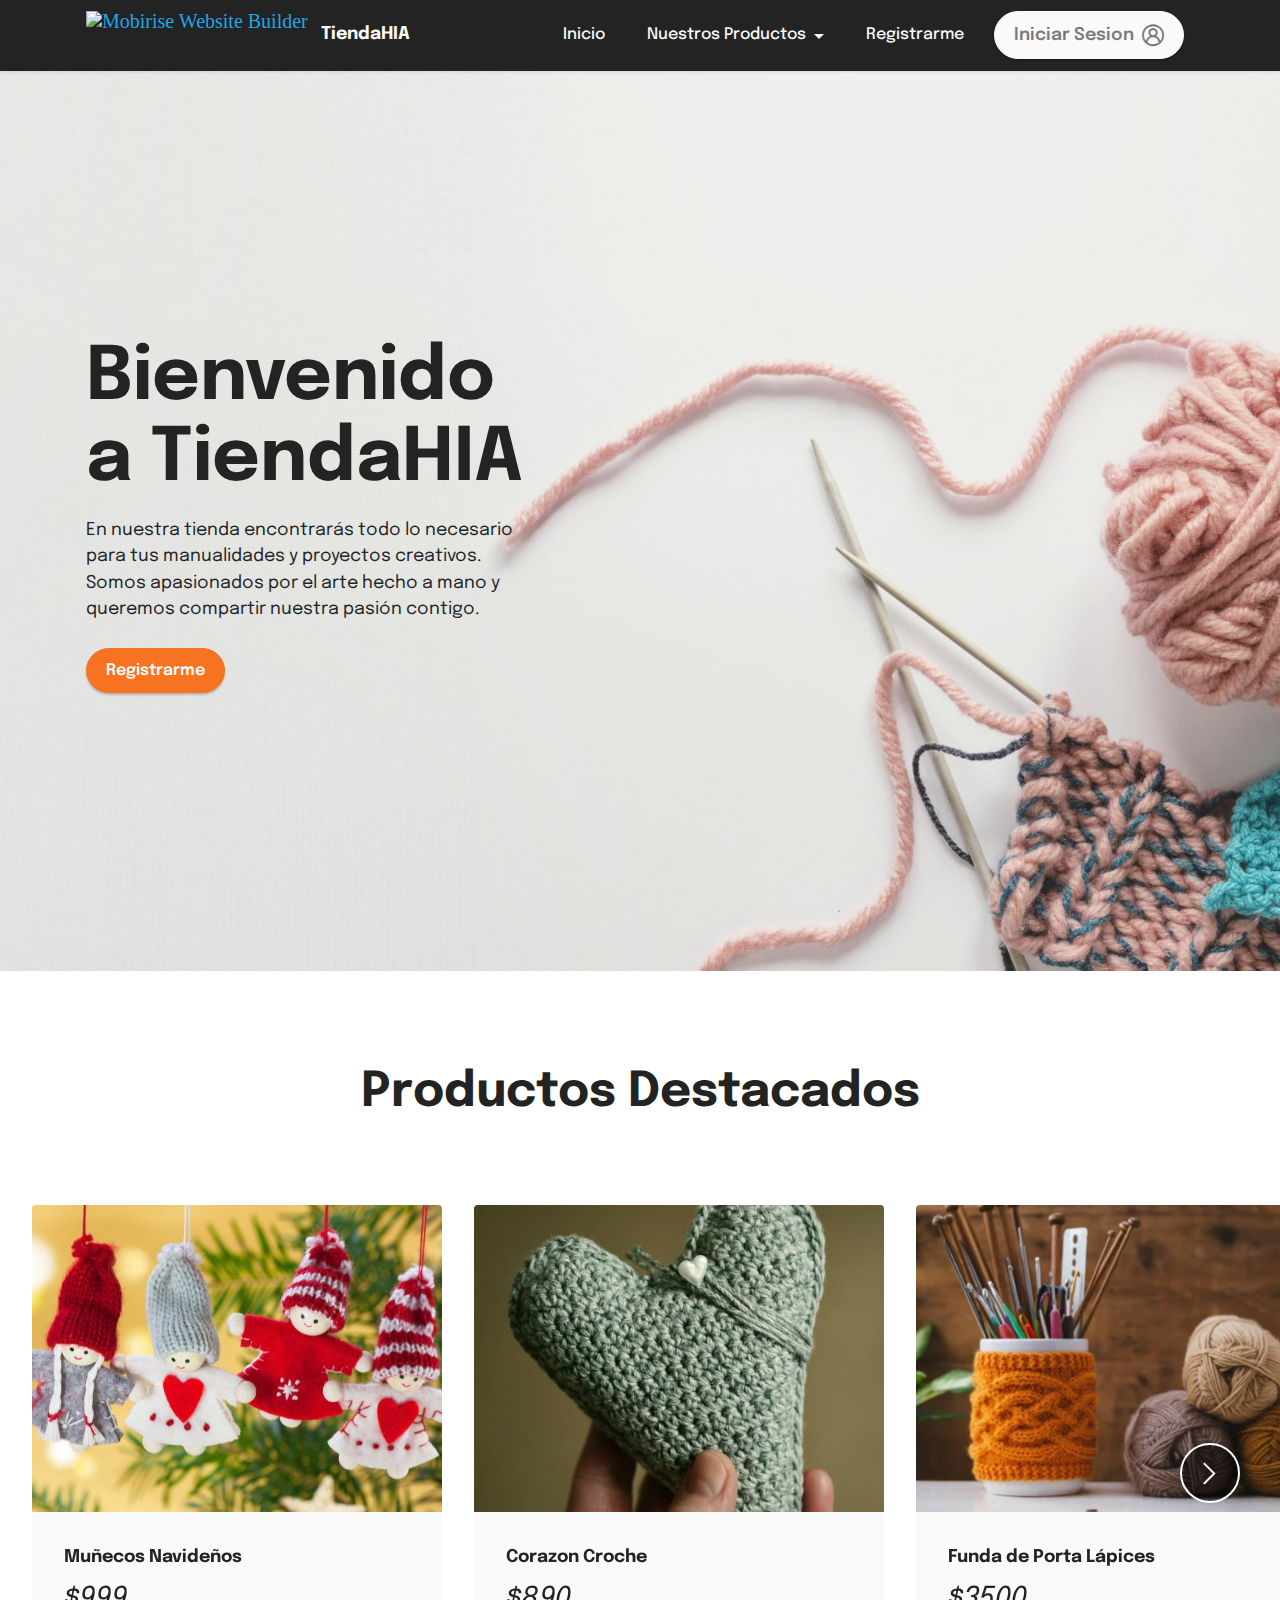
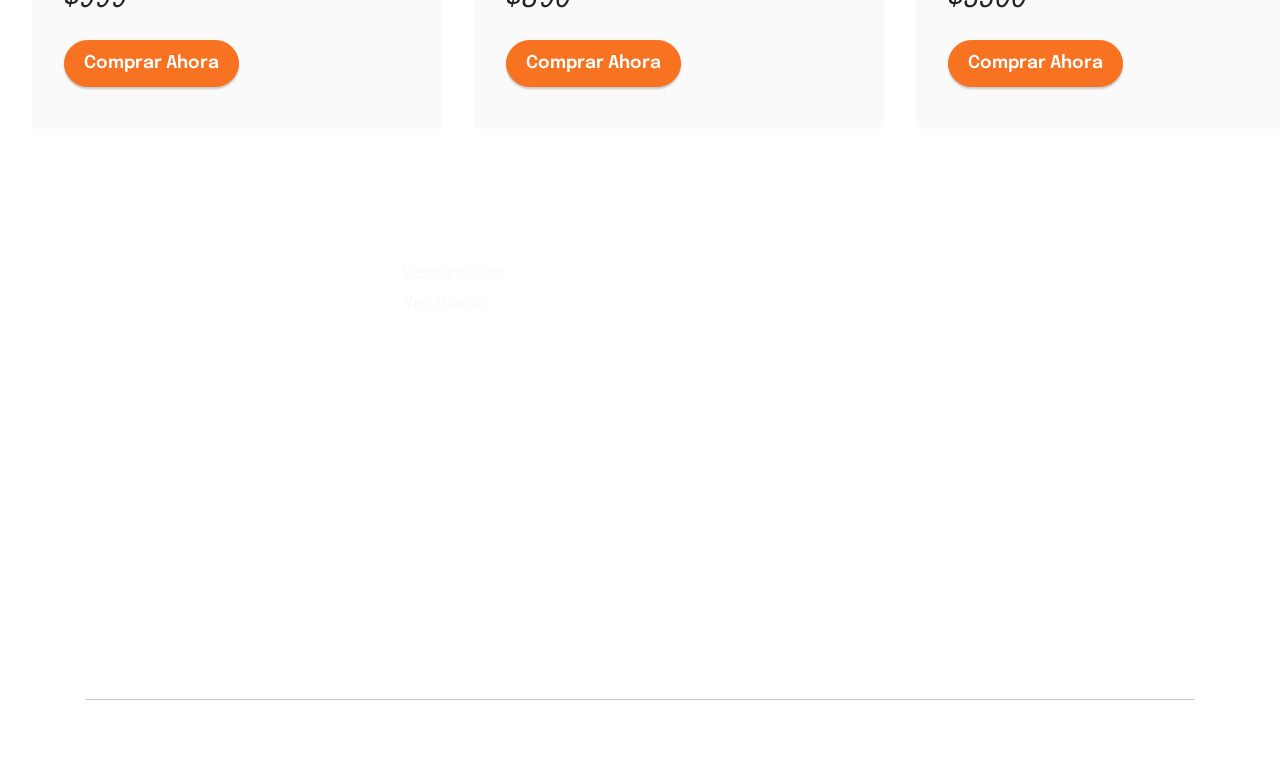
==== commit 7fc5f2f8: "mensaje de boton" ====
--- a/index.html
+++ b/index.html
@@ -6,7 +6,7 @@
   <meta http-equiv="X-UA-Compatible" content="IE=edge">
   <meta name="generator" content="Mobirise v5.9.6, mobirise.com">
   <meta name="viewport" content="width=device-width, initial-scale=1, minimum-scale=1">
-  <link rel="shortcut icon" href="assets/images/logo-1.png" type="image/x-icon">
+  <link rel="shortcut icon" href="assets/images/logo-hia.ico" type="image/x-icon">
   <meta name="description" content="">
   
   
@@ -26,6 +26,15 @@
   
   
 </head>
+<!-- Google tag (gtag.js) -->
+<script async src="https://www.googletagmanager.com/gtag/js?id=G-TTSD8FHYC6"></script>
+<script>
+  window.dataLayer = window.dataLayer || [];
+  function gtag(){dataLayer.push(arguments);}
+  gtag('js', new Date());
+
+  gtag('config', 'G-TTSD8FHYC6');
+</script>
 <body>
   
   <section data-bs-version="5.1" class="menu menu1 cid-tUC8tlPBN8" once="menu" id="menu1-i">
@@ -34,7 +43,11 @@
     <nav class="navbar navbar-dropdown navbar-expand-lg">
         <div class="container">
             <div class="navbar-brand">
-                
+                <span class="navbar-logo">
+                    <a href="index.html">
+                        <img src="assets/images/logo-hia.ico" alt="Mobirise Website Builder" style="height: 3rem;">
+                    </a>
+                </span>
                 <span class="navbar-caption-wrap"><a class="navbar-caption text-white text-primary display-7" href="index.html">TiendaHIA</a></span>
             </div>
             <button class="navbar-toggler" type="button" data-toggle="collapse" data-bs-toggle="collapse" data-target="#navbarSupportedContent" data-bs-target="#navbarSupportedContent" aria-controls="navbarNavAltMarkup" aria-expanded="false" aria-label="Toggle navigation">
@@ -47,11 +60,11 @@
             </button>
             <div class="collapse navbar-collapse" id="navbarSupportedContent">
                 <ul class="navbar-nav nav-dropdown" data-app-modern-menu="true"><li class="nav-item"><a class="nav-link link text-white display-4" href="index.html">Inicio</a></li>
-                    <li class="nav-item dropdown"><a class="nav-link link dropdown-toggle text-white display-4" href="page1.html" data-toggle="dropdown-submenu" data-bs-toggle="dropdown" data-bs-auto-close="outside" aria-expanded="false">Categoría Productos</a><div class="dropdown-menu" aria-labelledby="dropdown-944"><a class="dropdown-item text-white text-primary display-4" href="page1.html">Decoracion</a><a class="dropdown-item text-white text-primary display-4" href="page7.html">Vestuario</a></div></li>
-                    <li class="nav-item"><a class="nav-link link text-white display-4" href="page3.html">Registrarse</a>
+                    <li class="nav-item dropdown"><a class="nav-link link dropdown-toggle text-white display-4" href="page1.html" data-toggle="dropdown-submenu" data-bs-toggle="dropdown" data-bs-auto-close="outside" aria-expanded="false">Nuestros Productos</a><div class="dropdown-menu" aria-labelledby="dropdown-944"><a class="dropdown-item text-white text-primary display-4" href="page1.html">Decoracion</a><a class="dropdown-item text-white text-primary display-4" href="page7.html">Vestuario</a></div></li>
+                    <li class="nav-item"><a class="nav-link link text-white display-4" href="page3.html">Registrarme</a>
                     </li></ul>
                 
-                <div class="navbar-buttons mbr-section-btn"><a class="btn btn-white display-4" href="page6.html">Iniciar Sesion</a></div>
+                <div class="navbar-buttons mbr-section-btn"><a class="btn btn-white display-7" href="page6.html"><span class="mobi-mbri mobi-mbri-user-2 mbr-iconfont mbr-iconfont-btn"></span>Iniciar Sesion</a></div>
             </div>
         </div>
     </nav>
@@ -69,7 +82,7 @@
             <div class="col-12 col-lg-5">
                 <h1 class="mbr-section-title mbr-fonts-style mb-3 display-1"><strong>Bienvenido a TiendaHIA</strong></h1>
                 
-                <p class="mbr-text mbr-fonts-style display-7">
+                <p class="mbr-text mbr-fonts-style display-7 text-dark">
                     En nuestra tienda encontrarás todo lo necesario para tus manualidades y proyectos creativos. Somos apasionados por el arte hecho a mano y queremos compartir nuestra pasión contigo.</p>
                 <div class="mbr-section-btn mt-3"><a class="btn btn-warning display-4" href="page3.html">Registrarme</a></div>
             </div>
@@ -83,10 +96,10 @@
     <div class="position-relative text-center">
         <div class="mbr-section-head">
             <h4 class="mbr-section-title mbr-fonts-style align-center mb-0 display-2">
-                <strong>Productos Destacados</strong></h4>
+                <strong>Productos Destacados</strong><br><strong><br></strong></h4>
             
         </div>
-        <div class="embla mt-4" data-skip-snaps="true" data-align="center" data-contain-scroll="trimSnaps" data-auto-play-interval="5" data-draggable="true">
+        <div class="embla mt-4" data-skip-snaps="true" data-align="center" data-contain-scroll="trimSnaps" data-auto-play="true" data-auto-play-interval="3" data-draggable="true">
             <div class="embla__viewport container-fluid">
                 <div class="embla__container">
                     
@@ -103,7 +116,7 @@
                                     <em>$999</em></h6>
                                 
                             </div>
-                            <div class="mbr-section-btn item-footer mt-2"><a href="page4.html" class="btn item-btn btn-warning display-7" target="_blank">Comprar Ahora</a></div>
+                            <div class="mbr-section-btn item-footer mt-2"><a href="page4.html" class="btn item-btn btn-warning display-7">Comprar Ahora</a></div>
                         </div>
                     </div><div class="embla__slide slider-image item" style="margin-left: 1rem; margin-right: 1rem;">
                         <div class="slide-content">
@@ -117,7 +130,7 @@
                                 <h6 class="item-subtitle mbr-fonts-style mt-1 display-5"><em>$890</em></h6>
                                 
                             </div>
-                            <div class="mbr-section-btn item-footer mt-2"><a href="page4.html" class="btn item-btn btn-warning display-7" target="_blank">Comprar Ahora</a></div>
+                            <div class="mbr-section-btn item-footer mt-2"><a href="page4.html" class="btn item-btn btn-warning display-7">Comprar Ahora</a></div>
                         </div>
                     </div><div class="embla__slide slider-image item" style="margin-left: 1rem; margin-right: 1rem;">
                         <div class="slide-content">
@@ -132,7 +145,7 @@
                                     <em>$3500</em></h6>
                                 
                             </div>
-                            <div class="mbr-section-btn item-footer mt-2"><a href="page4.html" class="btn item-btn btn-warning display-7" target="_blank">Comprar Ahora</a></div>
+                            <div class="mbr-section-btn item-footer mt-2"><a href="page4.html" class="btn item-btn btn-warning display-7">Comprar Ahora</a></div>
                         </div>
                     </div>
                     <div class="embla__slide slider-image item" style="margin-left: 1rem; margin-right: 1rem;">
@@ -148,7 +161,7 @@
                                     <em>$12500</em></h6>
                                 
                             </div>
-                            <div class="mbr-section-btn item-footer mt-2"><a href="page4.html" class="btn item-btn btn-warning display-7" target="_blank">Comprar Ahora</a></div>
+                            <div class="mbr-section-btn item-footer mt-2"><a href="page4.html" class="btn item-btn btn-warning display-7">Comprar Ahora</a></div>
                         </div>
                     </div>
                     <div class="embla__slide slider-image item" style="margin-left: 1rem; margin-right: 1rem;">
@@ -164,7 +177,7 @@
                                     <em>$1250</em></h6>
                                 
                             </div>
-                            <div class="mbr-section-btn item-footer mt-2"><a href="page4.html" class="btn item-btn btn-warning display-7" target="_blank">Comprar Ahora</a></div>
+                            <div class="mbr-section-btn item-footer mt-2"><a href="page4.html" class="btn item-btn btn-warning display-7">Comprar Ahora</a></div>
                         </div>
                     </div><div class="embla__slide slider-image item" style="margin-left: 1rem; margin-right: 1rem;">
                         <div class="slide-content">
@@ -179,7 +192,7 @@
                                     <em>$1500</em></h6>
                                 
                             </div>
-                            <div class="mbr-section-btn item-footer mt-2"><a href="page4.html" class="btn item-btn btn-warning display-7" target="_blank">Comprar Ahora</a></div>
+                            <div class="mbr-section-btn item-footer mt-2"><a href="page4.html" class="btn item-btn btn-warning display-7">Comprar Ahora</a></div>
                         </div>
                     </div>
                 </div>
@@ -196,96 +209,70 @@
     </div>
 </section>
 
-<section data-bs-version="5.1" class="contacts3 map1 cid-tUCdsZlsGh" id="contacts3-u">
-
-    
-
-    
-    
+<section data-bs-version="5.1" class="footer6 cid-tV3f6nFGOD" once="footers" id="footer6-23">
+
+    
+
+    
+
     <div class="container">
-        <div class="mbr-section-head">
-            <h3 class="mbr-section-title mbr-fonts-style align-center mb-0 display-2">
-                <strong>Contacto</strong>
-            </h3>
-            
-        </div>
-        <div class="row justify-content-center mt-4">
-            <div class="card col-12 col-md-6">
-                <div class="card-wrapper">
-                    <div class="image-wrapper">
-                        <span class="mbr-iconfont mobi-mbri-phone mobi-mbri" style="color: rgb(255, 153, 102); fill: rgb(255, 153, 102);"></span>
-                    </div>
-                    <div class="text-wrapper">
-                        <h6 class="card-title mbr-fonts-style mb-1 display-5"><strong>Teléfono</strong><br></h6>
-                        <p class="mbr-text mbr-fonts-style display-7">
-                            <a href="tel:+12345678910" class="text-danger">0 (800) 123 45 67</a>
-                        </p>
-                    </div>
-                </div>
-                <div class="card-wrapper">
-                    <div class="image-wrapper">
-                        <span class="mbr-iconfont mobi-mbri-letter mobi-mbri" style="color: rgb(255, 153, 102); fill: rgb(255, 153, 102);"></span>
-                    </div>
-                    <div class="text-wrapper">
-                        <h6 class="card-title mbr-fonts-style mb-1 display-5">
-                            <strong>Email</strong>
-                        </h6>
-                        <p class="mbr-text mbr-fonts-style display-7">
-                            <a href="mailto:info@site.com" class="text-danger">tiendahia@empresa.com</a>
-                        </p>
-                    </div>
-                </div>
-            </div>
-            <div class="map-wrapper col-12 col-md-6">
+        <div class="row content mbr-white">
+            <div class="col-12 col-md-3 mbr-fonts-style display-7">
+                <h5 class="mbr-section-subtitle mbr-fonts-style mb-2 display-7"><strong>Sobre Nosotros</strong></h5>
+                <p class="mbr-text mbr-fonts-style display-7">Hola! Somos un grupo de productores artesanos y mediante esta página venimos a mostrarte lo que hacemos. Gracias por tu visita!</p> <br>
+                <h5 class="mbr-section-subtitle mbr-fonts-style mb-2 mt-4 display-7"><strong>Información de Contacto</strong></h5>
+                <p class="mbr-text mbr-fonts-style mb-4 display-7">
+                    Email: support@gmail.com <br>
+                    Phone: +54 9 388 1234567<br></p>
+            </div>
+            <div class="col-12 col-md-3 mbr-fonts-style display-7">
+                <h5 class="mbr-section-subtitle mbr-fonts-style mb-2 display-7"><strong>Nuestros Productos</strong></h5>
+                <ul class="list mbr-fonts-style mb-4 display-7">
+                    <li class="mbr-text item-wrap"><a href="page1.html" class="text-white text-primary">Decoración</a></li>
+                    <li class="mbr-text item-wrap"><a href="page7.html" class="text-white text-primary">Vestuario</a></li>
+                </ul>
+                <h5 class="mbr-section-subtitle mbr-fonts-style mb-2 mt-5 display-7"><strong>Tienda Física</strong></h5>
+                <p class="mbr-text mbr-fonts-style mb-4 display-7">1234 Street Name
+<br>City, AA 99999</p>
+            </div>
+            <div class="col-12 col-md-6">
                 <div class="google-map"><iframe frameborder="0" style="border:0" src="https://www.google.com/maps/embed?pb=!1m14!1m8!1m3!1d6045.3003145248895!2d-73.9884657!3d40.7477229!3m2!1i1024!2i768!4f13.1!3m3!1m2!1s0x89c259a9ac1f1b85%3A0x7e33d1c0e7af3be4!2zMzUwIDV0aCBBdmUsIE5ldyBZb3JrLCBOWSAxMDExOCwg0KHQqNCQ!5e0!3m2!1sru!2sru!4v1689597362021!5m2!1sen!2sen" allowfullscreen=""></iframe></div>
             </div>
-        </div>
-    </div>
-</section>
-
-<section data-bs-version="5.1" class="footer3 cid-tUC3VmVZYw" once="footers" id="footer3-c">
-
-    
-
-    
-
-    <div class="container">
-        <div class="media-container-row align-center mbr-white">
-            
-            <div class="row social-row">
-                <div class="social-list align-right pb-2">
+            <div class="col-md-6">
+                <div class="social-list align-left">
+                    <div class="soc-item">
+                        <a href="https://twitter.com/mobirise" target="_blank">
+                            <span class="mbr-iconfont socicon-facebook socicon" style="color: rgb(255, 255, 255);"></span>
+                        </a>
+                    </div>
+                    <div class="soc-item">
+                        <a href="https://twitter.com/mobirise" target="_blank">
+                            <span class="mbr-iconfont socicon socicon-twitter" style="color: rgb(255, 255, 255);"></span>
+                        </a>
+                    </div>
+                    <div class="soc-item">
+                        <a href="https://twitter.com/mobirise" target="_blank">
+                            <span class="mbr-iconfont socicon socicon-instagram" style="color: rgb(255, 255, 255);"></span>
+                        </a>
+                    </div>
                     
                     
-                    
-                    
-                    
-                    
-                <div class="soc-item">
-                        <a href="https://twitter.com/mobirise" target="_blank">
-                            <span class="socicon-twitter socicon mbr-iconfont mbr-iconfont-social"></span>
-                        </a>
-                    </div><div class="soc-item">
-                        <a href="https://www.facebook.com/pages/Mobirise/1616226671953247" target="_blank">
-                            <span class="socicon-facebook socicon mbr-iconfont mbr-iconfont-social"></span>
-                        </a>
-                    </div><div class="soc-item">
-                        <a href="https://www.youtube.com/c/mobirise" target="_blank">
-                            <span class="socicon-youtube socicon mbr-iconfont mbr-iconfont-social"></span>
-                        </a>
-                    </div><div class="soc-item">
-                        <a href="https://instagram.com/mobirise" target="_blank">
-                            <span class="socicon-instagram socicon mbr-iconfont mbr-iconfont-social"></span>
-                        </a>
-                    </div></div>
-            </div>
-            <div class="row row-copirayt">
-                <p class="mbr-text mb-0 mbr-fonts-style mbr-white align-center display-7">
-                    © Copyright 2023. FiUNJu.
-                </p>
+                </div>
+            </div>
+        </div>
+        <div class="footer-lower">
+            <div class="media-container-row">
+                <div class="col-sm-12">
+                    <hr>
+                </div>
+            </div>
+            <div class="col-sm-12 copyright pl-0">
+                <p class="mbr-text mbr-fonts-style mbr-white display-7">
+                    © Copyright 2023 - APU - FI - UNJu</p>
             </div>
         </div>
     </div>
-</section><section class="display-7" style="padding: 0;align-items: center;justify-content: center;flex-wrap: wrap;    align-content: center;display: flex;position: relative;height: 4rem;"><a href="https://mobiri.se/3107551" style="flex: 1 1;height: 4rem;position: absolute;width: 100%;z-index: 1;"><img alt="" style="height: 4rem;" src="[data-uri]"></a><p style="margin: 0;text-align: center;" class="display-7">&#8204;</p><a style="z-index:1" href="https://mobirise.com">Mobirise </a></section><script src="assets/bootstrap/js/bootstrap.bundle.min.js"></script>  <script src="assets/smoothscroll/smooth-scroll.js"></script>  <script src="assets/ytplayer/index.js"></script>  <script src="assets/dropdown/js/navbar-dropdown.js"></script>  <script src="assets/embla/embla.min.js"></script>  <script src="assets/embla/script.js"></script>  <script src="assets/theme/js/script.js"></script>  
+</section><script src="assets/bootstrap/js/bootstrap.bundle.min.js"></script>  <script src="assets/smoothscroll/smooth-scroll.js"></script>  <script src="assets/ytplayer/index.js"></script>  <script src="assets/dropdown/js/navbar-dropdown.js"></script>  <script src="assets/embla/embla.min.js"></script>  <script src="assets/embla/script.js"></script>  <script src="assets/theme/js/script.js"></script>  
   
   
 </body>
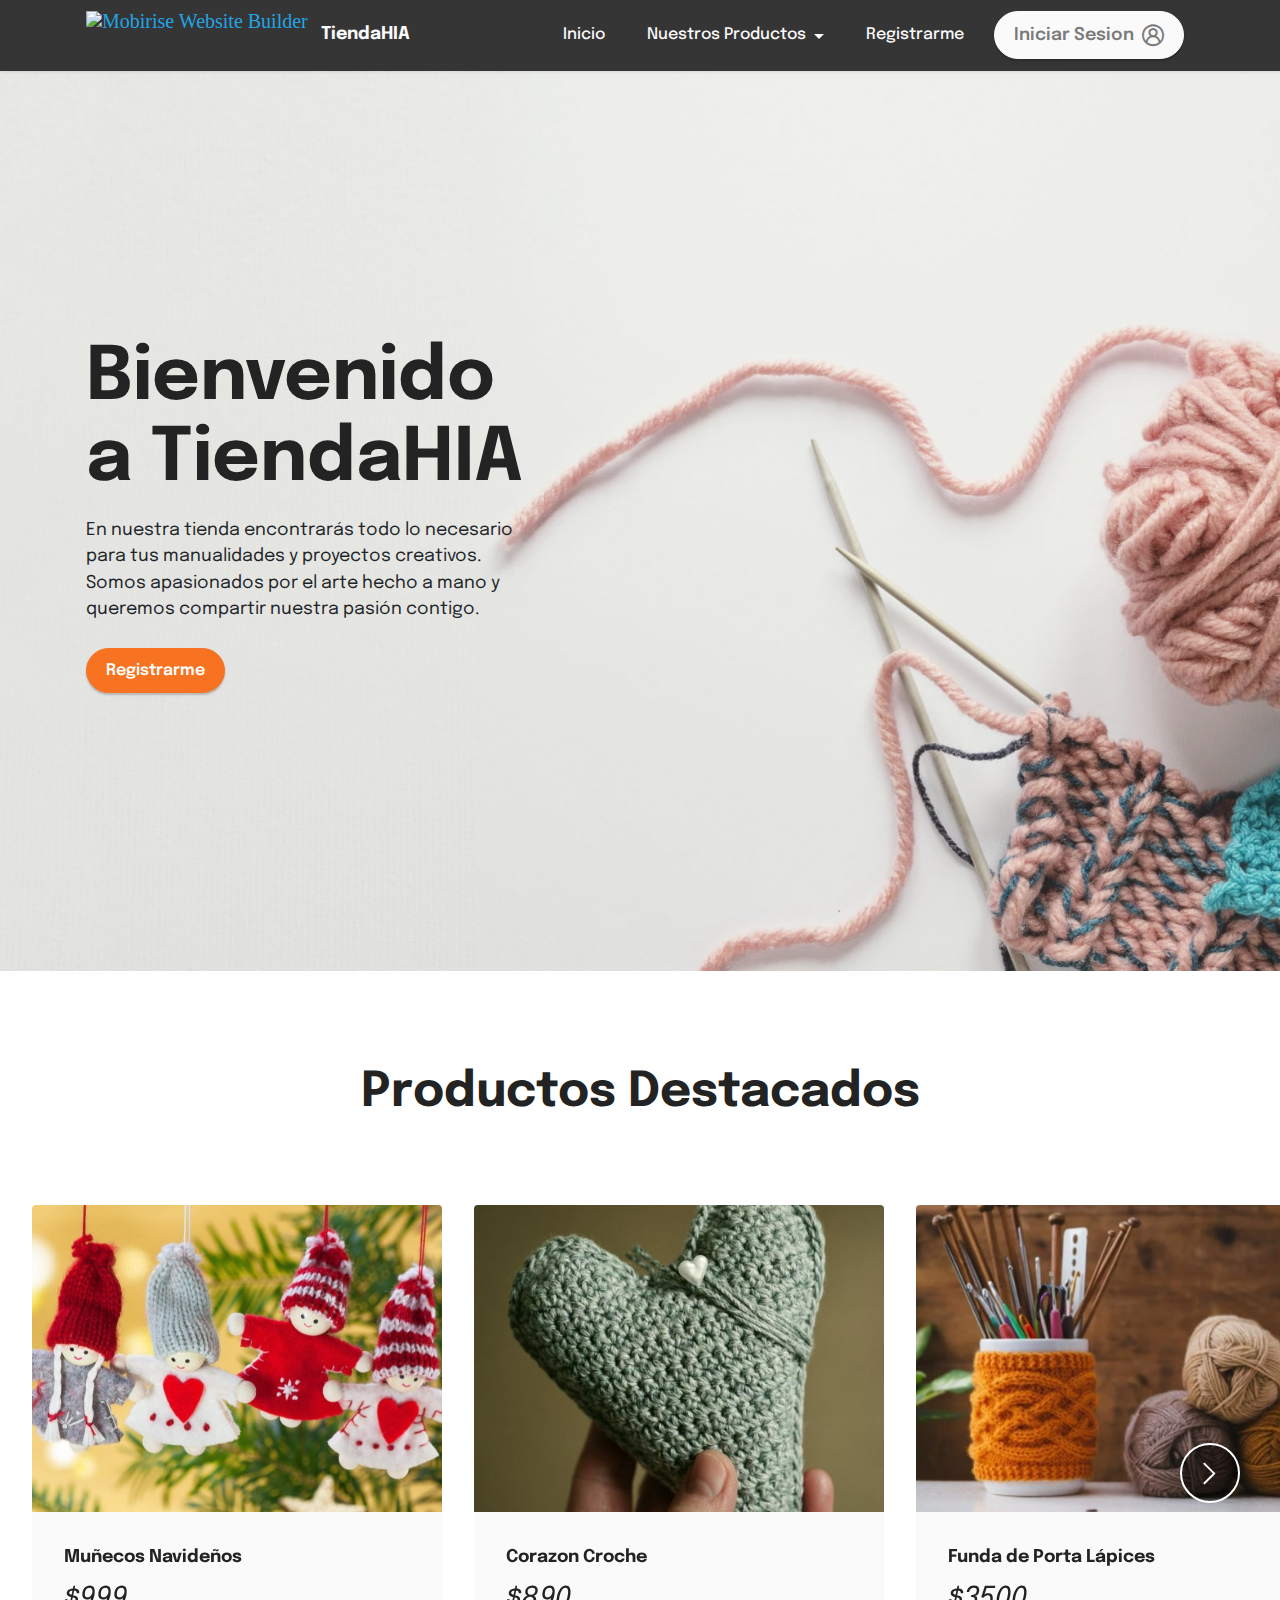
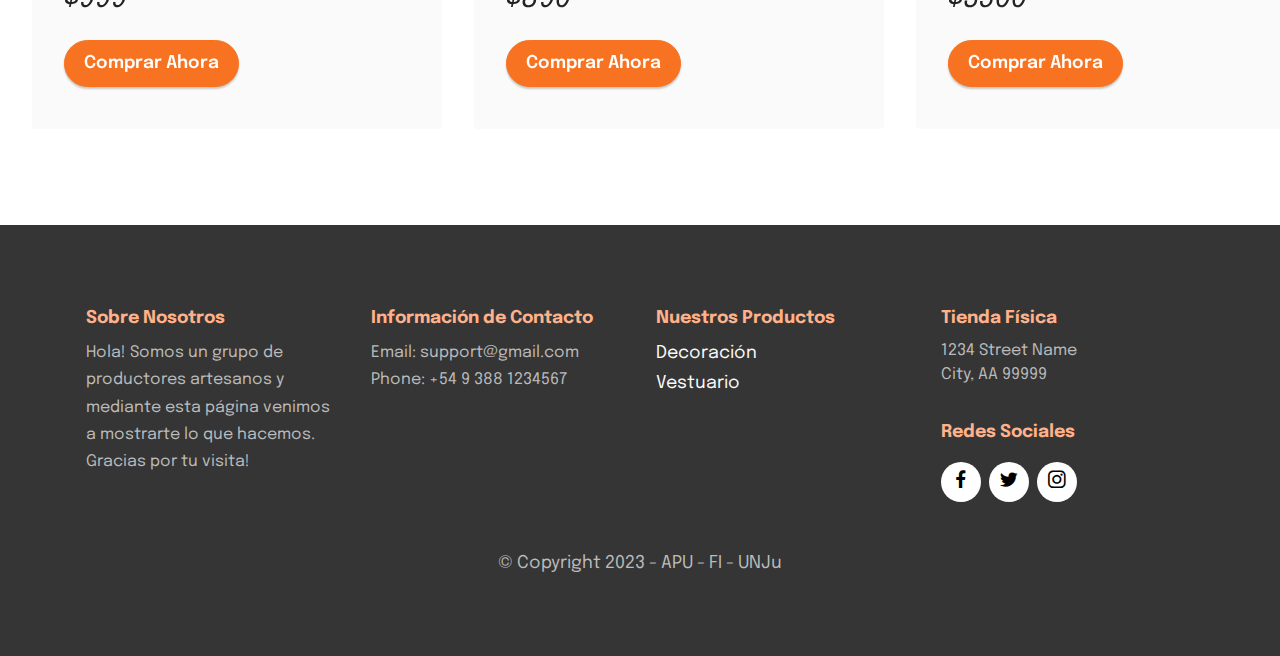
==== commit f7aeb5eb: "correciones de las retroalimentacion" ====
--- a/index.html
+++ b/index.html
@@ -209,70 +209,64 @@
     </div>
 </section>
 
-<section data-bs-version="5.1" class="footer6 cid-tV3f6nFGOD" once="footers" id="footer6-23">
-
-    
-
-    
-
+<section data-bs-version="5.1" class="footer1 cid-tV3p5QH0Ue" once="footers" id="footer1-26">
     <div class="container">
-        <div class="row content mbr-white">
-            <div class="col-12 col-md-3 mbr-fonts-style display-7">
+        <div class="row mbr-white">
+            <div class="col-12 col-md-6 col-lg-3">
                 <h5 class="mbr-section-subtitle mbr-fonts-style mb-2 display-7"><strong>Sobre Nosotros</strong></h5>
-                <p class="mbr-text mbr-fonts-style display-7">Hola! Somos un grupo de productores artesanos y mediante esta página venimos a mostrarte lo que hacemos. Gracias por tu visita!</p> <br>
-                <h5 class="mbr-section-subtitle mbr-fonts-style mb-2 mt-4 display-7"><strong>Información de Contacto</strong></h5>
-                <p class="mbr-text mbr-fonts-style mb-4 display-7">
-                    Email: support@gmail.com <br>
-                    Phone: +54 9 388 1234567<br></p>
-            </div>
-            <div class="col-12 col-md-3 mbr-fonts-style display-7">
+                <ul class="list mbr-fonts-style display-4">
+                    <li class="mbr-text item-wrap">Hola! Somos un grupo de productores artesanos y mediante esta página venimos a mostrarte lo que hacemos. Gracias por tu visita!</li>
+                </ul>
+            </div>
+            <div class="col-12 col-md-6 col-lg-3">
+                <h5 class="mbr-section-subtitle mbr-fonts-style mb-2 display-7"><strong>Información de Contacto</strong></h5>
+                <ul class="list mbr-fonts-style display-4">
+
+                    <li class="mbr-text item-wrap">Email: support@gmail.com
+</li><li class="mbr-text item-wrap">Phone: +54 9 388 1234567</li>
+                </ul>
+            </div>
+            <div class="col-12 col-md-6 col-lg-3">
                 <h5 class="mbr-section-subtitle mbr-fonts-style mb-2 display-7"><strong>Nuestros Productos</strong></h5>
-                <ul class="list mbr-fonts-style mb-4 display-7">
-                    <li class="mbr-text item-wrap"><a href="page1.html" class="text-white text-primary">Decoración</a></li>
-                    <li class="mbr-text item-wrap"><a href="page7.html" class="text-white text-primary">Vestuario</a></li>
+                <ul class="list mbr-fonts-style display-7">
+                    <li class="mbr-text item-wrap"><a href="page1.html" class="text-white">Decoración</a></li>
+                    <li class="mbr-text item-wrap"><a href="page7.html" class="text-white">Vestuario</a></li>
                 </ul>
-                <h5 class="mbr-section-subtitle mbr-fonts-style mb-2 mt-5 display-7"><strong>Tienda Física</strong></h5>
-                <p class="mbr-text mbr-fonts-style mb-4 display-7">1234 Street Name
+            </div>
+            <div class="col-12 col-md-6 col-lg-3">
+                <h5 class="mbr-section-subtitle mbr-fonts-style mb-2 display-7"><strong>Tienda Física</strong></h5>
+                <p class="mbr-text mbr-fonts-style mb-4 display-4">1234 Street Name
 <br>City, AA 99999</p>
-            </div>
-            <div class="col-12 col-md-6">
-                <div class="google-map"><iframe frameborder="0" style="border:0" src="https://www.google.com/maps/embed?pb=!1m14!1m8!1m3!1d6045.3003145248895!2d-73.9884657!3d40.7477229!3m2!1i1024!2i768!4f13.1!3m3!1m2!1s0x89c259a9ac1f1b85%3A0x7e33d1c0e7af3be4!2zMzUwIDV0aCBBdmUsIE5ldyBZb3JrLCBOWSAxMDExOCwg0KHQqNCQ!5e0!3m2!1sru!2sru!4v1689597362021!5m2!1sen!2sen" allowfullscreen=""></iframe></div>
-            </div>
-            <div class="col-md-6">
-                <div class="social-list align-left">
+                <h5 class="mbr-section-subtitle mbr-fonts-style mb-3 display-7"><strong>Redes Sociales</strong></h5>
+                <div class="social-row display-7">
                     <div class="soc-item">
                         <a href="https://twitter.com/mobirise" target="_blank">
-                            <span class="mbr-iconfont socicon-facebook socicon" style="color: rgb(255, 255, 255);"></span>
+                            <span class="mbr-iconfont socicon-facebook socicon" style="color: rgb(0, 0, 0); fill: rgb(0, 0, 0);"></span>
                         </a>
                     </div>
                     <div class="soc-item">
                         <a href="https://twitter.com/mobirise" target="_blank">
-                            <span class="mbr-iconfont socicon socicon-twitter" style="color: rgb(255, 255, 255);"></span>
+                            <span class="mbr-iconfont socicon socicon-twitter"></span>
                         </a>
                     </div>
                     <div class="soc-item">
                         <a href="https://twitter.com/mobirise" target="_blank">
-                            <span class="mbr-iconfont socicon socicon-instagram" style="color: rgb(255, 255, 255);"></span>
+                            <span class="mbr-iconfont socicon socicon-instagram"></span>
                         </a>
                     </div>
-                    
                     
                 </div>
             </div>
-        </div>
-        <div class="footer-lower">
-            <div class="media-container-row">
-                <div class="col-sm-12">
-                    <hr>
-                </div>
-            </div>
-            <div class="col-sm-12 copyright pl-0">
-                <p class="mbr-text mbr-fonts-style mbr-white display-7">
-                    © Copyright 2023 - APU - FI - UNJu</p>
+            <div class="col-12 mt-4">
+                <p class="mbr-text mb-0 mbr-fonts-style copyright align-center display-7">
+                    © Copyright 2023 - APU - FI - UNJu
+                </p>
             </div>
         </div>
     </div>
-</section><script src="assets/bootstrap/js/bootstrap.bundle.min.js"></script>  <script src="assets/smoothscroll/smooth-scroll.js"></script>  <script src="assets/ytplayer/index.js"></script>  <script src="assets/dropdown/js/navbar-dropdown.js"></script>  <script src="assets/embla/embla.min.js"></script>  <script src="assets/embla/script.js"></script>  <script src="assets/theme/js/script.js"></script>  
+</section>
+
+<script src="assets/bootstrap/js/bootstrap.bundle.min.js"></script>  <script src="assets/smoothscroll/smooth-scroll.js"></script>  <script src="assets/ytplayer/index.js"></script>  <script src="assets/dropdown/js/navbar-dropdown.js"></script>  <script src="assets/embla/embla.min.js"></script>  <script src="assets/embla/script.js"></script>  <script src="assets/theme/js/script.js"></script>  
   
   
 </body>
--- a/assets/mobirise/css/mbr-additional.css
+++ b/assets/mobirise/css/mbr-additional.css
@@ -768,7 +768,7 @@
 }
 .cid-tUC8tlPBN8 .dropdown-menu,
 .cid-tUC8tlPBN8 .navbar.opened {
-  background: #232323 !important;
+  background: #353535 !important;
 }
 .cid-tUC8tlPBN8 .nav-item:focus,
 .cid-tUC8tlPBN8 .nav-link:focus {
@@ -803,7 +803,7 @@
   transition: all 0.3s;
   border-bottom: 1px solid transparent;
   box-shadow: 0 1px 3px 0 rgba(0, 0, 0, 0.1);
-  background: #232323;
+  background: #353535;
 }
 .cid-tUC8tlPBN8 .navbar.opened {
   transition: all 0.3s;
@@ -826,6 +826,11 @@
 }
 .cid-tUC8tlPBN8 .navbar.collapsed.opened .dropdown-menu {
   top: 0;
+}
+@media (min-width: 992px) {
+  .cid-tUC8tlPBN8 .navbar.collapsed.opened:not(.navbar-short) .navbar-collapse {
+    max-height: calc(98.5vh - 3rem);
+  }
 }
 .cid-tUC8tlPBN8 .navbar.collapsed .dropdown-menu .dropdown-submenu {
   left: 0 !important;
@@ -943,7 +948,7 @@
   padding: 0.667em 1.667em;
 }
 .cid-tUC8tlPBN8 .navbar.navbar-expand-lg .dropdown .dropdown-menu {
-  background: #232323;
+  background: #353535;
 }
 .cid-tUC8tlPBN8 .navbar.navbar-expand-lg .dropdown .dropdown-menu .dropdown-submenu {
   margin: 0;
@@ -1205,41 +1210,44 @@
   -khtml-user-select: none;
   -webkit-tap-highlight-color: transparent;
 }
-.cid-tUCdsZlsGh {
-  padding-top: 5rem;
-  padding-bottom: 5rem;
-  background: #ffffff;
-}
-.cid-tUCdsZlsGh .mbr-fallback-image.disabled {
-  display: none;
-}
-.cid-tUCdsZlsGh .mbr-fallback-image {
-  display: block;
-  background-size: cover;
-  background-position: center center;
-  width: 100%;
-  height: 100%;
-  position: absolute;
-  top: 0;
+.cid-tV3f6nFGOD {
+  padding-top: 75px;
+  padding-bottom: 75px;
+  background-color: #353535;
 }
 @media (max-width: 767px) {
-  .cid-tUCdsZlsGh .row {
-    flex-direction: column-reverse;
-  }
-  .cid-tUCdsZlsGh .row .map-wrapper {
+  .cid-tV3f6nFGOD .content {
+    text-align: center;
+  }
+  .cid-tV3f6nFGOD .content > div:not(:last-child) {
     margin-bottom: 2rem;
   }
 }
-.cid-tUCdsZlsGh .google-map {
-  height: 100%;
+.cid-tV3f6nFGOD .map {
+  height: 18.75rem;
+}
+@media (max-width: 767px) {
+  .cid-tV3f6nFGOD .footer-lower .copyright {
+    margin-bottom: 1rem;
+    text-align: center;
+  }
+}
+.cid-tV3f6nFGOD .footer-lower hr {
+  margin: 1rem 0;
+  border-color: #fff;
+  opacity: 0.05;
+}
+.cid-tV3f6nFGOD .google-map {
+  height: 25rem;
   position: relative;
 }
-.cid-tUCdsZlsGh .google-map iframe {
+.cid-tV3f6nFGOD .google-map iframe {
   height: 100%;
   width: 100%;
 }
-.cid-tUCdsZlsGh .google-map [data-state-details] {
+.cid-tV3f6nFGOD .google-map [data-state-details] {
   color: #6b6763;
+  font-family: Montserrat;
   height: 1.5em;
   margin-top: -0.75em;
   padding-left: 1.25rem;
@@ -1249,107 +1257,54 @@
   top: 50%;
   width: 100%;
 }
-.cid-tUCdsZlsGh .google-map[data-state] {
+.cid-tV3f6nFGOD .google-map[data-state] {
   background: #e9e5dc;
 }
-.cid-tUCdsZlsGh .google-map[data-state="loading"] [data-state-details] {
+.cid-tV3f6nFGOD .google-map[data-state="loading"] [data-state-details] {
   display: none;
 }
-.cid-tUCdsZlsGh .image-wrapper {
-  display: flex;
-  align-items: center;
-}
-.cid-tUCdsZlsGh .card-wrapper {
-  display: flex;
-  border-radius: 4px;
-  background: #fafafa;
-}
-.cid-tUCdsZlsGh .card-wrapper:not(:nth-last-child(1)) {
-  margin-bottom: 2rem;
-}
-@media (max-width: 991px) {
-  .cid-tUCdsZlsGh .card-wrapper {
-    padding: 1rem 2rem;
-  }
-}
-@media (min-width: 992px) {
-  .cid-tUCdsZlsGh .card-wrapper {
-    padding: 2rem 4rem;
-  }
-}
-.cid-tUCdsZlsGh .mbr-iconfont {
-  font-size: 2rem;
-  padding-right: 1.5rem;
-  color: #22a5e5;
-}
-.cid-tUC3VmVZYw {
-  padding-top: 2rem;
-  padding-bottom: 2rem;
-  background-color: #232323;
-}
-.cid-tUC3VmVZYw .row-links {
-  width: 100%;
-  justify-content: center;
-}
-.cid-tUC3VmVZYw .social-row {
-  width: 100%;
-  justify-content: center;
-}
-.cid-tUC3VmVZYw .media-container-row {
-  flex-direction: column;
-  justify-content: center;
-  align-items: center;
-}
-.cid-tUC3VmVZYw .media-container-row .foot-menu {
-  list-style: none;
-  display: flex;
-  justify-content: center;
-  flex-wrap: wrap;
-  padding: 0;
-  margin-bottom: 0;
-}
-.cid-tUC3VmVZYw .media-container-row .foot-menu li {
-  padding: 0 1rem 1rem 1rem;
-}
-.cid-tUC3VmVZYw .media-container-row .foot-menu li p {
-  margin: 0;
-}
-.cid-tUC3VmVZYw .media-container-row .social-list {
-  width: auto;
+.cid-tV3f6nFGOD .social-list {
   padding-left: 0;
   margin-bottom: 0;
+  margin-left: -7px;
   list-style: none;
   display: flex;
+  -webkit-justify-content: flex-start;
+  justify-content: flex-start;
+  -webkit-flex-wrap: wrap;
   flex-wrap: wrap;
-  justify-content: flex-end;
-}
-.cid-tUC3VmVZYw .media-container-row .social-list .mbr-iconfont-social {
-  font-size: 1.5rem;
-  color: #ffffff;
-}
-.cid-tUC3VmVZYw .media-container-row .social-list .soc-item {
-  margin: 0 .5rem;
-}
-.cid-tUC3VmVZYw .media-container-row .social-list a {
+}
+.cid-tV3f6nFGOD .social-list .mbr-iconfont-social {
+  font-size: 1.3rem;
+  color: #fff;
+}
+.cid-tV3f6nFGOD .social-list .soc-item {
+  margin: 0 0.5rem;
+}
+.cid-tV3f6nFGOD .social-list a {
   margin: 0;
-  opacity: .5;
-  transition: .2s linear;
-}
-.cid-tUC3VmVZYw .media-container-row .social-list a:hover {
+  opacity: 0.5;
+  -webkit-transition: 0.2s linear;
+  transition: 0.2s linear;
+}
+.cid-tV3f6nFGOD .social-list a:hover {
   opacity: 1;
 }
 @media (max-width: 767px) {
-  .cid-tUC3VmVZYw .media-container-row .social-list {
+  .cid-tV3f6nFGOD .social-list {
     -webkit-justify-content: center;
     justify-content: center;
   }
 }
-.cid-tUC3VmVZYw .media-container-row .row-copirayt {
-  word-break: break-word;
-  width: 100%;
-}
-.cid-tUC3VmVZYw .media-container-row .row-copirayt p {
-  width: 100%;
+.cid-tV3f6nFGOD .list {
+  list-style-type: none;
+  padding: 0;
+}
+.cid-tV3f6nFGOD H5 {
+  color: #ffb18a;
+}
+.cid-tV3f6nFGOD .mbr-text {
+  color: #ffffff;
 }
 .cid-tUC8tlPBN8 .navbar-dropdown {
   position: relative !important;
@@ -1415,7 +1370,7 @@
 }
 .cid-tUC8tlPBN8 .dropdown-menu,
 .cid-tUC8tlPBN8 .navbar.opened {
-  background: #232323 !important;
+  background: #353535 !important;
 }
 .cid-tUC8tlPBN8 .nav-item:focus,
 .cid-tUC8tlPBN8 .nav-link:focus {
@@ -1450,7 +1405,7 @@
   transition: all 0.3s;
   border-bottom: 1px solid transparent;
   box-shadow: 0 1px 3px 0 rgba(0, 0, 0, 0.1);
-  background: #232323;
+  background: #353535;
 }
 .cid-tUC8tlPBN8 .navbar.opened {
   transition: all 0.3s;
@@ -1473,6 +1428,11 @@
 }
 .cid-tUC8tlPBN8 .navbar.collapsed.opened .dropdown-menu {
   top: 0;
+}
+@media (min-width: 992px) {
+  .cid-tUC8tlPBN8 .navbar.collapsed.opened:not(.navbar-short) .navbar-collapse {
+    max-height: calc(98.5vh - 3rem);
+  }
 }
 .cid-tUC8tlPBN8 .navbar.collapsed .dropdown-menu .dropdown-submenu {
   left: 0 !important;
@@ -1590,7 +1550,7 @@
   padding: 0.667em 1.667em;
 }
 .cid-tUC8tlPBN8 .navbar.navbar-expand-lg .dropdown .dropdown-menu {
-  background: #232323;
+  background: #353535;
 }
 .cid-tUC8tlPBN8 .navbar.navbar-expand-lg .dropdown .dropdown-menu .dropdown-submenu {
   margin: 0;
@@ -1692,8 +1652,8 @@
   }
 }
 .cid-tUCemhzNhA {
-  padding-top: 6rem;
-  padding-bottom: 6rem;
+  padding-top: 3rem;
+  padding-bottom: 0rem;
   background-color: #ffffff;
 }
 .cid-tUCemhzNhA img,
@@ -1751,9 +1711,26 @@
   text-align: left;
   color: #232323;
 }
+.cid-tV36t13oO8 {
+  padding-top: 2rem;
+  padding-bottom: 0rem;
+  background-color: #ffffff;
+}
+.cid-tV36t13oO8 .mbr-fallback-image.disabled {
+  display: none;
+}
+.cid-tV36t13oO8 .mbr-fallback-image {
+  display: block;
+  background-size: cover;
+  background-position: center center;
+  width: 100%;
+  height: 100%;
+  position: absolute;
+  top: 0;
+}
 .cid-tUCeIgkH4p {
-  padding-top: 6rem;
-  padding-bottom: 6rem;
+  padding-top: 3rem;
+  padding-bottom: 2rem;
   background-color: #fafafa;
 }
 .cid-tUCeIgkH4p .mbr-fallback-image.disabled {
@@ -1796,7 +1773,7 @@
   margin-bottom: 2rem;
 }
 .cid-tUCj8ysM0G {
-  padding-top: 6rem;
+  padding-top: 0rem;
   padding-bottom: 6rem;
   background-color: #fafafa;
 }
@@ -1839,74 +1816,70 @@
 .cid-tUCj8ysM0G .item:not(:nth-last-child(1)) {
   margin-bottom: 2rem;
 }
-.cid-tUC3VmVZYw {
-  padding-top: 2rem;
-  padding-bottom: 2rem;
-  background-color: #232323;
-}
-.cid-tUC3VmVZYw .row-links {
+.cid-tV3lXtKwrY {
+  padding-top: 5rem;
+  padding-bottom: 5rem;
+  background-color: #4a4848;
+}
+.cid-tV3lXtKwrY .mbr-fallback-image.disabled {
+  display: none;
+}
+.cid-tV3lXtKwrY .mbr-fallback-image {
+  display: block;
+  background-size: cover;
+  background-position: center center;
   width: 100%;
+  height: 100%;
+  position: absolute;
+  top: 0;
+}
+.cid-tV3lXtKwrY .social-row {
+  display: flex;
+  flex-wrap: wrap;
+}
+.cid-tV3lXtKwrY .soc-item {
+  display: flex;
+  align-items: center;
   justify-content: center;
-}
-.cid-tUC3VmVZYw .social-row {
-  width: 100%;
-  justify-content: center;
-}
-.cid-tUC3VmVZYw .media-container-row {
-  flex-direction: column;
-  justify-content: center;
-  align-items: center;
-}
-.cid-tUC3VmVZYw .media-container-row .foot-menu {
+  border-radius: 50%;
+  background-color: white;
+  margin-right: 0.5rem;
+  margin-bottom: 1rem;
+  padding: 0.5rem;
+  height: 2.5rem;
+  width: 2.5rem;
+}
+@media (max-width: 767px) {
+  .cid-tV3lXtKwrY .row {
+    text-align: center;
+  }
+  .cid-tV3lXtKwrY .social-row {
+    justify-content: center;
+  }
+}
+.cid-tV3lXtKwrY .list {
   list-style: none;
-  display: flex;
-  justify-content: center;
-  flex-wrap: wrap;
-  padding: 0;
-  margin-bottom: 0;
-}
-.cid-tUC3VmVZYw .media-container-row .foot-menu li {
-  padding: 0 1rem 1rem 1rem;
-}
-.cid-tUC3VmVZYw .media-container-row .foot-menu li p {
-  margin: 0;
-}
-.cid-tUC3VmVZYw .media-container-row .social-list {
-  width: auto;
   padding-left: 0;
-  margin-bottom: 0;
-  list-style: none;
-  display: flex;
-  flex-wrap: wrap;
-  justify-content: flex-end;
-}
-.cid-tUC3VmVZYw .media-container-row .social-list .mbr-iconfont-social {
-  font-size: 1.5rem;
-  color: #ffffff;
-}
-.cid-tUC3VmVZYw .media-container-row .social-list .soc-item {
-  margin: 0 .5rem;
-}
-.cid-tUC3VmVZYw .media-container-row .social-list a {
-  margin: 0;
-  opacity: .5;
-  transition: .2s linear;
-}
-.cid-tUC3VmVZYw .media-container-row .social-list a:hover {
-  opacity: 1;
-}
-@media (max-width: 767px) {
-  .cid-tUC3VmVZYw .media-container-row .social-list {
-    -webkit-justify-content: center;
-    justify-content: center;
-  }
-}
-.cid-tUC3VmVZYw .media-container-row .row-copirayt {
-  word-break: break-word;
-  width: 100%;
-}
-.cid-tUC3VmVZYw .media-container-row .row-copirayt p {
-  width: 100%;
+  color: #bbbbbb;
+}
+@media (max-width: 991px) {
+  .cid-tV3lXtKwrY .list {
+    margin-bottom: 2rem;
+  }
+}
+@media (min-width: 992px) {
+  .cid-tV3lXtKwrY .list {
+    margin-bottom: 0rem;
+  }
+}
+.cid-tV3lXtKwrY .mbr-text {
+  color: #bbbbbb;
+}
+.cid-tV3lXtKwrY .mbr-iconfont {
+  color: black;
+}
+.cid-tV3lXtKwrY .mbr-section-subtitle {
+  color: #ffb18a;
 }
 .cid-tUC8tlPBN8 .navbar-dropdown {
   position: relative !important;
@@ -1972,7 +1945,7 @@
 }
 .cid-tUC8tlPBN8 .dropdown-menu,
 .cid-tUC8tlPBN8 .navbar.opened {
-  background: #232323 !important;
+  background: #353535 !important;
 }
 .cid-tUC8tlPBN8 .nav-item:focus,
 .cid-tUC8tlPBN8 .nav-link:focus {
@@ -2007,7 +1980,7 @@
   transition: all 0.3s;
   border-bottom: 1px solid transparent;
   box-shadow: 0 1px 3px 0 rgba(0, 0, 0, 0.1);
-  background: #232323;
+  background: #353535;
 }
 .cid-tUC8tlPBN8 .navbar.opened {
   transition: all 0.3s;
@@ -2030,6 +2003,11 @@
 }
 .cid-tUC8tlPBN8 .navbar.collapsed.opened .dropdown-menu {
   top: 0;
+}
+@media (min-width: 992px) {
+  .cid-tUC8tlPBN8 .navbar.collapsed.opened:not(.navbar-short) .navbar-collapse {
+    max-height: calc(98.5vh - 3rem);
+  }
 }
 .cid-tUC8tlPBN8 .navbar.collapsed .dropdown-menu .dropdown-submenu {
   left: 0 !important;
@@ -2147,7 +2125,7 @@
   padding: 0.667em 1.667em;
 }
 .cid-tUC8tlPBN8 .navbar.navbar-expand-lg .dropdown .dropdown-menu {
-  background: #232323;
+  background: #353535;
 }
 .cid-tUC8tlPBN8 .navbar.navbar-expand-lg .dropdown .dropdown-menu .dropdown-submenu {
   margin: 0;
@@ -2249,7 +2227,7 @@
   }
 }
 .cid-tUCfep9fim {
-  padding-top: 6rem;
+  padding-top: 3rem;
   padding-bottom: 6rem;
   background-color: #ffffff;
 }
@@ -2387,74 +2365,101 @@
   -khtml-user-select: none;
   -webkit-tap-highlight-color: transparent;
 }
-.cid-tUC3VmVZYw {
-  padding-top: 2rem;
-  padding-bottom: 2rem;
-  background-color: #232323;
-}
-.cid-tUC3VmVZYw .row-links {
+.cid-tV3f6nFGOD {
+  padding-top: 75px;
+  padding-bottom: 75px;
+  background-color: #353535;
+}
+@media (max-width: 767px) {
+  .cid-tV3f6nFGOD .content {
+    text-align: center;
+  }
+  .cid-tV3f6nFGOD .content > div:not(:last-child) {
+    margin-bottom: 2rem;
+  }
+}
+.cid-tV3f6nFGOD .map {
+  height: 18.75rem;
+}
+@media (max-width: 767px) {
+  .cid-tV3f6nFGOD .footer-lower .copyright {
+    margin-bottom: 1rem;
+    text-align: center;
+  }
+}
+.cid-tV3f6nFGOD .footer-lower hr {
+  margin: 1rem 0;
+  border-color: #fff;
+  opacity: 0.05;
+}
+.cid-tV3f6nFGOD .google-map {
+  height: 25rem;
+  position: relative;
+}
+.cid-tV3f6nFGOD .google-map iframe {
+  height: 100%;
   width: 100%;
-  justify-content: center;
-}
-.cid-tUC3VmVZYw .social-row {
+}
+.cid-tV3f6nFGOD .google-map [data-state-details] {
+  color: #6b6763;
+  font-family: Montserrat;
+  height: 1.5em;
+  margin-top: -0.75em;
+  padding-left: 1.25rem;
+  padding-right: 1.25rem;
+  position: absolute;
+  text-align: center;
+  top: 50%;
   width: 100%;
-  justify-content: center;
-}
-.cid-tUC3VmVZYw .media-container-row {
-  flex-direction: column;
-  justify-content: center;
-  align-items: center;
-}
-.cid-tUC3VmVZYw .media-container-row .foot-menu {
-  list-style: none;
-  display: flex;
-  justify-content: center;
-  flex-wrap: wrap;
-  padding: 0;
-  margin-bottom: 0;
-}
-.cid-tUC3VmVZYw .media-container-row .foot-menu li {
-  padding: 0 1rem 1rem 1rem;
-}
-.cid-tUC3VmVZYw .media-container-row .foot-menu li p {
-  margin: 0;
-}
-.cid-tUC3VmVZYw .media-container-row .social-list {
-  width: auto;
+}
+.cid-tV3f6nFGOD .google-map[data-state] {
+  background: #e9e5dc;
+}
+.cid-tV3f6nFGOD .google-map[data-state="loading"] [data-state-details] {
+  display: none;
+}
+.cid-tV3f6nFGOD .social-list {
   padding-left: 0;
   margin-bottom: 0;
+  margin-left: -7px;
   list-style: none;
   display: flex;
+  -webkit-justify-content: flex-start;
+  justify-content: flex-start;
+  -webkit-flex-wrap: wrap;
   flex-wrap: wrap;
-  justify-content: flex-end;
-}
-.cid-tUC3VmVZYw .media-container-row .social-list .mbr-iconfont-social {
-  font-size: 1.5rem;
-  color: #ffffff;
-}
-.cid-tUC3VmVZYw .media-container-row .social-list .soc-item {
-  margin: 0 .5rem;
-}
-.cid-tUC3VmVZYw .media-container-row .social-list a {
+}
+.cid-tV3f6nFGOD .social-list .mbr-iconfont-social {
+  font-size: 1.3rem;
+  color: #fff;
+}
+.cid-tV3f6nFGOD .social-list .soc-item {
+  margin: 0 0.5rem;
+}
+.cid-tV3f6nFGOD .social-list a {
   margin: 0;
-  opacity: .5;
-  transition: .2s linear;
-}
-.cid-tUC3VmVZYw .media-container-row .social-list a:hover {
+  opacity: 0.5;
+  -webkit-transition: 0.2s linear;
+  transition: 0.2s linear;
+}
+.cid-tV3f6nFGOD .social-list a:hover {
   opacity: 1;
 }
 @media (max-width: 767px) {
-  .cid-tUC3VmVZYw .media-container-row .social-list {
+  .cid-tV3f6nFGOD .social-list {
     -webkit-justify-content: center;
     justify-content: center;
   }
 }
-.cid-tUC3VmVZYw .media-container-row .row-copirayt {
-  word-break: break-word;
-  width: 100%;
-}
-.cid-tUC3VmVZYw .media-container-row .row-copirayt p {
-  width: 100%;
+.cid-tV3f6nFGOD .list {
+  list-style-type: none;
+  padding: 0;
+}
+.cid-tV3f6nFGOD H5 {
+  color: #ffb18a;
+}
+.cid-tV3f6nFGOD .mbr-text {
+  color: #ffffff;
 }
 .cid-tUC8tlPBN8 .navbar-dropdown {
   position: relative !important;
@@ -2520,7 +2525,7 @@
 }
 .cid-tUC8tlPBN8 .dropdown-menu,
 .cid-tUC8tlPBN8 .navbar.opened {
-  background: #232323 !important;
+  background: #353535 !important;
 }
 .cid-tUC8tlPBN8 .nav-item:focus,
 .cid-tUC8tlPBN8 .nav-link:focus {
@@ -2555,7 +2560,7 @@
   transition: all 0.3s;
   border-bottom: 1px solid transparent;
   box-shadow: 0 1px 3px 0 rgba(0, 0, 0, 0.1);
-  background: #232323;
+  background: #353535;
 }
 .cid-tUC8tlPBN8 .navbar.opened {
   transition: all 0.3s;
@@ -2578,6 +2583,11 @@
 }
 .cid-tUC8tlPBN8 .navbar.collapsed.opened .dropdown-menu {
   top: 0;
+}
+@media (min-width: 992px) {
+  .cid-tUC8tlPBN8 .navbar.collapsed.opened:not(.navbar-short) .navbar-collapse {
+    max-height: calc(98.5vh - 3rem);
+  }
 }
 .cid-tUC8tlPBN8 .navbar.collapsed .dropdown-menu .dropdown-submenu {
   left: 0 !important;
@@ -2695,7 +2705,7 @@
   padding: 0.667em 1.667em;
 }
 .cid-tUC8tlPBN8 .navbar.navbar-expand-lg .dropdown .dropdown-menu {
-  background: #232323;
+  background: #353535;
 }
 .cid-tUC8tlPBN8 .navbar.navbar-expand-lg .dropdown .dropdown-menu .dropdown-submenu {
   margin: 0;
@@ -2818,29 +2828,29 @@
   width: 100%;
 }
 .cid-tUCb2tc7fp {
-  padding-top: 0rem;
+  padding-top: 1rem;
   padding-bottom: 6rem;
   background-color: #ffffff;
 }
-.cid-tUC3VmVZYw {
+.cid-tV3pJ2Q4Wj {
   padding-top: 2rem;
   padding-bottom: 2rem;
-  background-color: #232323;
-}
-.cid-tUC3VmVZYw .row-links {
+  background-color: #4a4848;
+}
+.cid-tV3pJ2Q4Wj .row-links {
   width: 100%;
   justify-content: center;
 }
-.cid-tUC3VmVZYw .social-row {
+.cid-tV3pJ2Q4Wj .social-row {
   width: 100%;
   justify-content: center;
 }
-.cid-tUC3VmVZYw .media-container-row {
+.cid-tV3pJ2Q4Wj .media-container-row {
   flex-direction: column;
   justify-content: center;
   align-items: center;
 }
-.cid-tUC3VmVZYw .media-container-row .foot-menu {
+.cid-tV3pJ2Q4Wj .media-container-row .foot-menu {
   list-style: none;
   display: flex;
   justify-content: center;
@@ -2848,13 +2858,13 @@
   padding: 0;
   margin-bottom: 0;
 }
-.cid-tUC3VmVZYw .media-container-row .foot-menu li {
+.cid-tV3pJ2Q4Wj .media-container-row .foot-menu li {
   padding: 0 1rem 1rem 1rem;
 }
-.cid-tUC3VmVZYw .media-container-row .foot-menu li p {
+.cid-tV3pJ2Q4Wj .media-container-row .foot-menu li p {
   margin: 0;
 }
-.cid-tUC3VmVZYw .media-container-row .social-list {
+.cid-tV3pJ2Q4Wj .media-container-row .social-list {
   width: auto;
   padding-left: 0;
   margin-bottom: 0;
@@ -2863,32 +2873,32 @@
   flex-wrap: wrap;
   justify-content: flex-end;
 }
-.cid-tUC3VmVZYw .media-container-row .social-list .mbr-iconfont-social {
+.cid-tV3pJ2Q4Wj .media-container-row .social-list .mbr-iconfont-social {
   font-size: 1.5rem;
   color: #ffffff;
 }
-.cid-tUC3VmVZYw .media-container-row .social-list .soc-item {
+.cid-tV3pJ2Q4Wj .media-container-row .social-list .soc-item {
   margin: 0 .5rem;
 }
-.cid-tUC3VmVZYw .media-container-row .social-list a {
+.cid-tV3pJ2Q4Wj .media-container-row .social-list a {
   margin: 0;
   opacity: .5;
   transition: .2s linear;
 }
-.cid-tUC3VmVZYw .media-container-row .social-list a:hover {
+.cid-tV3pJ2Q4Wj .media-container-row .social-list a:hover {
   opacity: 1;
 }
 @media (max-width: 767px) {
-  .cid-tUC3VmVZYw .media-container-row .social-list {
+  .cid-tV3pJ2Q4Wj .media-container-row .social-list {
     -webkit-justify-content: center;
     justify-content: center;
   }
 }
-.cid-tUC3VmVZYw .media-container-row .row-copirayt {
+.cid-tV3pJ2Q4Wj .media-container-row .row-copirayt {
   word-break: break-word;
   width: 100%;
 }
-.cid-tUC3VmVZYw .media-container-row .row-copirayt p {
+.cid-tV3pJ2Q4Wj .media-container-row .row-copirayt p {
   width: 100%;
 }
 .cid-tUC8tlPBN8 .navbar-dropdown {
@@ -2955,7 +2965,7 @@
 }
 .cid-tUC8tlPBN8 .dropdown-menu,
 .cid-tUC8tlPBN8 .navbar.opened {
-  background: #232323 !important;
+  background: #353535 !important;
 }
 .cid-tUC8tlPBN8 .nav-item:focus,
 .cid-tUC8tlPBN8 .nav-link:focus {
@@ -2990,7 +3000,7 @@
   transition: all 0.3s;
   border-bottom: 1px solid transparent;
   box-shadow: 0 1px 3px 0 rgba(0, 0, 0, 0.1);
-  background: #232323;
+  background: #353535;
 }
 .cid-tUC8tlPBN8 .navbar.opened {
   transition: all 0.3s;
@@ -3013,6 +3023,11 @@
 }
 .cid-tUC8tlPBN8 .navbar.collapsed.opened .dropdown-menu {
   top: 0;
+}
+@media (min-width: 992px) {
+  .cid-tUC8tlPBN8 .navbar.collapsed.opened:not(.navbar-short) .navbar-collapse {
+    max-height: calc(98.5vh - 3rem);
+  }
 }
 .cid-tUC8tlPBN8 .navbar.collapsed .dropdown-menu .dropdown-submenu {
   left: 0 !important;
@@ -3130,7 +3145,7 @@
   padding: 0.667em 1.667em;
 }
 .cid-tUC8tlPBN8 .navbar.navbar-expand-lg .dropdown .dropdown-menu {
-  background: #232323;
+  background: #353535;
 }
 .cid-tUC8tlPBN8 .navbar.navbar-expand-lg .dropdown .dropdown-menu .dropdown-submenu {
   margin: 0;
@@ -3233,7 +3248,7 @@
 }
 .cid-tUCuJyMhp7 {
   padding-top: 5rem;
-  padding-bottom: 5rem;
+  padding-bottom: 0rem;
   background-color: #ffffff;
 }
 .cid-tUCuJyMhp7 .mbr-overlay {
@@ -3262,25 +3277,75 @@
 .cid-tUCuJyMhp7 form.mbr-form .mbr-section-btn .btn {
   width: 100%;
 }
-.cid-tUC3VmVZYw {
+.cid-tV34hzXBXp {
+  padding-top: 2rem;
+  padding-bottom: 0rem;
+  background-color: #ffffff;
+}
+.cid-tV34hzXBXp .mbr-fallback-image.disabled {
+  display: none;
+}
+.cid-tV34hzXBXp .mbr-fallback-image {
+  display: block;
+  background-size: cover;
+  background-position: center center;
+  width: 100%;
+  height: 100%;
+  position: absolute;
+  top: 0;
+}
+.cid-tV30xR3x1d {
+  padding-top: 0rem;
+  padding-bottom: 0rem;
+  background-color: #fafafa;
+}
+.cid-tV30xR3x1d .mbr-fallback-image.disabled {
+  display: none;
+}
+.cid-tV30xR3x1d .mbr-fallback-image {
+  display: block;
+  background-size: cover;
+  background-position: center center;
+  width: 100%;
+  height: 100%;
+  position: absolute;
+  top: 0;
+}
+.cid-tV30xR3x1d .mbr-iconfont {
+  display: block;
+  font-size: 4rem;
+  color: #22a5e5;
+  margin-bottom: 2rem;
+}
+.cid-tV30xR3x1d .item-wrapper {
+  min-height: 220px;
+  transition: all 0.3s;
+  border-radius: 4px;
+  padding: 1rem;
+  background: #ffffff;
+  display: flex;
+  justify-content: center;
+  align-items: center;
+}
+.cid-tV3pqbM646 {
   padding-top: 2rem;
   padding-bottom: 2rem;
-  background-color: #232323;
-}
-.cid-tUC3VmVZYw .row-links {
+  background-color: #353535;
+}
+.cid-tV3pqbM646 .row-links {
   width: 100%;
   justify-content: center;
 }
-.cid-tUC3VmVZYw .social-row {
+.cid-tV3pqbM646 .social-row {
   width: 100%;
   justify-content: center;
 }
-.cid-tUC3VmVZYw .media-container-row {
+.cid-tV3pqbM646 .media-container-row {
   flex-direction: column;
   justify-content: center;
   align-items: center;
 }
-.cid-tUC3VmVZYw .media-container-row .foot-menu {
+.cid-tV3pqbM646 .media-container-row .foot-menu {
   list-style: none;
   display: flex;
   justify-content: center;
@@ -3288,13 +3353,13 @@
   padding: 0;
   margin-bottom: 0;
 }
-.cid-tUC3VmVZYw .media-container-row .foot-menu li {
+.cid-tV3pqbM646 .media-container-row .foot-menu li {
   padding: 0 1rem 1rem 1rem;
 }
-.cid-tUC3VmVZYw .media-container-row .foot-menu li p {
+.cid-tV3pqbM646 .media-container-row .foot-menu li p {
   margin: 0;
 }
-.cid-tUC3VmVZYw .media-container-row .social-list {
+.cid-tV3pqbM646 .media-container-row .social-list {
   width: auto;
   padding-left: 0;
   margin-bottom: 0;
@@ -3303,32 +3368,32 @@
   flex-wrap: wrap;
   justify-content: flex-end;
 }
-.cid-tUC3VmVZYw .media-container-row .social-list .mbr-iconfont-social {
+.cid-tV3pqbM646 .media-container-row .social-list .mbr-iconfont-social {
   font-size: 1.5rem;
   color: #ffffff;
 }
-.cid-tUC3VmVZYw .media-container-row .social-list .soc-item {
+.cid-tV3pqbM646 .media-container-row .social-list .soc-item {
   margin: 0 .5rem;
 }
-.cid-tUC3VmVZYw .media-container-row .social-list a {
+.cid-tV3pqbM646 .media-container-row .social-list a {
   margin: 0;
   opacity: .5;
   transition: .2s linear;
 }
-.cid-tUC3VmVZYw .media-container-row .social-list a:hover {
+.cid-tV3pqbM646 .media-container-row .social-list a:hover {
   opacity: 1;
 }
 @media (max-width: 767px) {
-  .cid-tUC3VmVZYw .media-container-row .social-list {
+  .cid-tV3pqbM646 .media-container-row .social-list {
     -webkit-justify-content: center;
     justify-content: center;
   }
 }
-.cid-tUC3VmVZYw .media-container-row .row-copirayt {
+.cid-tV3pqbM646 .media-container-row .row-copirayt {
   word-break: break-word;
   width: 100%;
 }
-.cid-tUC3VmVZYw .media-container-row .row-copirayt p {
+.cid-tV3pqbM646 .media-container-row .row-copirayt p {
   width: 100%;
 }
 .cid-tUC8tlPBN8 .navbar-dropdown {
@@ -3361,7 +3426,7 @@
 }
 .cid-tUC8tlPBN8 .dropdown-item:hover,
 .cid-tUC8tlPBN8 .dropdown-item:focus {
-  background: #22a5e5 !important;
+  background: #f77321 !important;
   color: white !important;
 }
 .cid-tUC8tlPBN8 .dropdown-item:first-child {
@@ -3395,7 +3460,7 @@
 }
 .cid-tUC8tlPBN8 .dropdown-menu,
 .cid-tUC8tlPBN8 .navbar.opened {
-  background: #232323 !important;
+  background: #353535 !important;
 }
 .cid-tUC8tlPBN8 .nav-item:focus,
 .cid-tUC8tlPBN8 .nav-link:focus {
@@ -3430,7 +3495,7 @@
   transition: all 0.3s;
   border-bottom: 1px solid transparent;
   box-shadow: 0 1px 3px 0 rgba(0, 0, 0, 0.1);
-  background: #232323;
+  background: #353535;
 }
 .cid-tUC8tlPBN8 .navbar.opened {
   transition: all 0.3s;
@@ -3453,6 +3518,11 @@
 }
 .cid-tUC8tlPBN8 .navbar.collapsed.opened .dropdown-menu {
   top: 0;
+}
+@media (min-width: 992px) {
+  .cid-tUC8tlPBN8 .navbar.collapsed.opened:not(.navbar-short) .navbar-collapse {
+    max-height: calc(98.5vh - 3rem);
+  }
 }
 .cid-tUC8tlPBN8 .navbar.collapsed .dropdown-menu .dropdown-submenu {
   left: 0 !important;
@@ -3570,7 +3640,7 @@
   padding: 0.667em 1.667em;
 }
 .cid-tUC8tlPBN8 .navbar.navbar-expand-lg .dropdown .dropdown-menu {
-  background: #232323;
+  background: #353535;
 }
 .cid-tUC8tlPBN8 .navbar.navbar-expand-lg .dropdown .dropdown-menu .dropdown-submenu {
   margin: 0;
@@ -3671,74 +3741,101 @@
     left: -1rem;
   }
 }
-.cid-tUC3VmVZYw {
-  padding-top: 2rem;
-  padding-bottom: 2rem;
-  background-color: #232323;
-}
-.cid-tUC3VmVZYw .row-links {
+.cid-tV3f6nFGOD {
+  padding-top: 75px;
+  padding-bottom: 75px;
+  background-color: #353535;
+}
+@media (max-width: 767px) {
+  .cid-tV3f6nFGOD .content {
+    text-align: center;
+  }
+  .cid-tV3f6nFGOD .content > div:not(:last-child) {
+    margin-bottom: 2rem;
+  }
+}
+.cid-tV3f6nFGOD .map {
+  height: 18.75rem;
+}
+@media (max-width: 767px) {
+  .cid-tV3f6nFGOD .footer-lower .copyright {
+    margin-bottom: 1rem;
+    text-align: center;
+  }
+}
+.cid-tV3f6nFGOD .footer-lower hr {
+  margin: 1rem 0;
+  border-color: #fff;
+  opacity: 0.05;
+}
+.cid-tV3f6nFGOD .google-map {
+  height: 25rem;
+  position: relative;
+}
+.cid-tV3f6nFGOD .google-map iframe {
+  height: 100%;
   width: 100%;
-  justify-content: center;
-}
-.cid-tUC3VmVZYw .social-row {
+}
+.cid-tV3f6nFGOD .google-map [data-state-details] {
+  color: #6b6763;
+  font-family: Montserrat;
+  height: 1.5em;
+  margin-top: -0.75em;
+  padding-left: 1.25rem;
+  padding-right: 1.25rem;
+  position: absolute;
+  text-align: center;
+  top: 50%;
   width: 100%;
-  justify-content: center;
-}
-.cid-tUC3VmVZYw .media-container-row {
-  flex-direction: column;
-  justify-content: center;
-  align-items: center;
-}
-.cid-tUC3VmVZYw .media-container-row .foot-menu {
-  list-style: none;
-  display: flex;
-  justify-content: center;
-  flex-wrap: wrap;
-  padding: 0;
-  margin-bottom: 0;
-}
-.cid-tUC3VmVZYw .media-container-row .foot-menu li {
-  padding: 0 1rem 1rem 1rem;
-}
-.cid-tUC3VmVZYw .media-container-row .foot-menu li p {
-  margin: 0;
-}
-.cid-tUC3VmVZYw .media-container-row .social-list {
-  width: auto;
+}
+.cid-tV3f6nFGOD .google-map[data-state] {
+  background: #e9e5dc;
+}
+.cid-tV3f6nFGOD .google-map[data-state="loading"] [data-state-details] {
+  display: none;
+}
+.cid-tV3f6nFGOD .social-list {
   padding-left: 0;
   margin-bottom: 0;
+  margin-left: -7px;
   list-style: none;
   display: flex;
+  -webkit-justify-content: flex-start;
+  justify-content: flex-start;
+  -webkit-flex-wrap: wrap;
   flex-wrap: wrap;
-  justify-content: flex-end;
-}
-.cid-tUC3VmVZYw .media-container-row .social-list .mbr-iconfont-social {
-  font-size: 1.5rem;
-  color: #ffffff;
-}
-.cid-tUC3VmVZYw .media-container-row .social-list .soc-item {
-  margin: 0 .5rem;
-}
-.cid-tUC3VmVZYw .media-container-row .social-list a {
+}
+.cid-tV3f6nFGOD .social-list .mbr-iconfont-social {
+  font-size: 1.3rem;
+  color: #fff;
+}
+.cid-tV3f6nFGOD .social-list .soc-item {
+  margin: 0 0.5rem;
+}
+.cid-tV3f6nFGOD .social-list a {
   margin: 0;
-  opacity: .5;
-  transition: .2s linear;
-}
-.cid-tUC3VmVZYw .media-container-row .social-list a:hover {
+  opacity: 0.5;
+  -webkit-transition: 0.2s linear;
+  transition: 0.2s linear;
+}
+.cid-tV3f6nFGOD .social-list a:hover {
   opacity: 1;
 }
 @media (max-width: 767px) {
-  .cid-tUC3VmVZYw .media-container-row .social-list {
+  .cid-tV3f6nFGOD .social-list {
     -webkit-justify-content: center;
     justify-content: center;
   }
 }
-.cid-tUC3VmVZYw .media-container-row .row-copirayt {
-  word-break: break-word;
-  width: 100%;
-}
-.cid-tUC3VmVZYw .media-container-row .row-copirayt p {
-  width: 100%;
+.cid-tV3f6nFGOD .list {
+  list-style-type: none;
+  padding: 0;
+}
+.cid-tV3f6nFGOD H5 {
+  color: #ffb18a;
+}
+.cid-tV3f6nFGOD .mbr-text {
+  color: #ffffff;
 }
 .cid-tUCa6MEKL8 {
   background-color: #fafafa;
@@ -3775,75 +3872,6 @@
 }
 .cid-tUCa6MEKL8 .justify-content-center {
   align-items: center;
-}
-.cid-tUC3VmVZYw {
-  padding-top: 2rem;
-  padding-bottom: 2rem;
-  background-color: #232323;
-}
-.cid-tUC3VmVZYw .row-links {
-  width: 100%;
-  justify-content: center;
-}
-.cid-tUC3VmVZYw .social-row {
-  width: 100%;
-  justify-content: center;
-}
-.cid-tUC3VmVZYw .media-container-row {
-  flex-direction: column;
-  justify-content: center;
-  align-items: center;
-}
-.cid-tUC3VmVZYw .media-container-row .foot-menu {
-  list-style: none;
-  display: flex;
-  justify-content: center;
-  flex-wrap: wrap;
-  padding: 0;
-  margin-bottom: 0;
-}
-.cid-tUC3VmVZYw .media-container-row .foot-menu li {
-  padding: 0 1rem 1rem 1rem;
-}
-.cid-tUC3VmVZYw .media-container-row .foot-menu li p {
-  margin: 0;
-}
-.cid-tUC3VmVZYw .media-container-row .social-list {
-  width: auto;
-  padding-left: 0;
-  margin-bottom: 0;
-  list-style: none;
-  display: flex;
-  flex-wrap: wrap;
-  justify-content: flex-end;
-}
-.cid-tUC3VmVZYw .media-container-row .social-list .mbr-iconfont-social {
-  font-size: 1.5rem;
-  color: #ffffff;
-}
-.cid-tUC3VmVZYw .media-container-row .social-list .soc-item {
-  margin: 0 .5rem;
-}
-.cid-tUC3VmVZYw .media-container-row .social-list a {
-  margin: 0;
-  opacity: .5;
-  transition: .2s linear;
-}
-.cid-tUC3VmVZYw .media-container-row .social-list a:hover {
-  opacity: 1;
-}
-@media (max-width: 767px) {
-  .cid-tUC3VmVZYw .media-container-row .social-list {
-    -webkit-justify-content: center;
-    justify-content: center;
-  }
-}
-.cid-tUC3VmVZYw .media-container-row .row-copirayt {
-  word-break: break-word;
-  width: 100%;
-}
-.cid-tUC3VmVZYw .media-container-row .row-copirayt p {
-  width: 100%;
 }
 .cid-tUERzECiAt .navbar-dropdown {
   position: relative !important;
@@ -3909,7 +3937,7 @@
 }
 .cid-tUERzECiAt .dropdown-menu,
 .cid-tUERzECiAt .navbar.opened {
-  background: #232323 !important;
+  background: #353535 !important;
 }
 .cid-tUERzECiAt .nav-item:focus,
 .cid-tUERzECiAt .nav-link:focus {
@@ -3944,7 +3972,7 @@
   transition: all 0.3s;
   border-bottom: 1px solid transparent;
   box-shadow: 0 1px 3px 0 rgba(0, 0, 0, 0.1);
-  background: #232323;
+  background: #353535;
 }
 .cid-tUERzECiAt .navbar.opened {
   transition: all 0.3s;
@@ -3967,6 +3995,11 @@
 }
 .cid-tUERzECiAt .navbar.collapsed.opened .dropdown-menu {
   top: 0;
+}
+@media (min-width: 992px) {
+  .cid-tUERzECiAt .navbar.collapsed.opened:not(.navbar-short) .navbar-collapse {
+    max-height: calc(98.5vh - 3rem);
+  }
 }
 .cid-tUERzECiAt .navbar.collapsed .dropdown-menu .dropdown-submenu {
   left: 0 !important;
@@ -4084,7 +4117,7 @@
   padding: 0.667em 1.667em;
 }
 .cid-tUERzECiAt .navbar.navbar-expand-lg .dropdown .dropdown-menu {
-  background: #232323;
+  background: #353535;
 }
 .cid-tUERzECiAt .navbar.navbar-expand-lg .dropdown .dropdown-menu .dropdown-submenu {
   margin: 0;
@@ -4186,8 +4219,8 @@
   }
 }
 .cid-tUERzEVUyE {
-  padding-top: 6rem;
-  padding-bottom: 6rem;
+  padding-top: 3rem;
+  padding-bottom: 1rem;
   background-color: #ffffff;
 }
 .cid-tUERzEVUyE img,
@@ -4246,8 +4279,8 @@
   color: #232323;
 }
 .cid-tUERzFfulk {
-  padding-top: 5rem;
-  padding-bottom: 5rem;
+  padding-top: 0rem;
+  padding-bottom: 4rem;
   background-color: #fafafa;
 }
 .cid-tUERzFfulk .mbr-fallback-image.disabled {
@@ -4293,9 +4326,26 @@
   width: 100%;
   object-fit: cover;
 }
+.cid-tV39fTB1lt {
+  padding-top: 0rem;
+  padding-bottom: 0rem;
+  background-color: #ffffff;
+}
+.cid-tV39fTB1lt .mbr-fallback-image.disabled {
+  display: none;
+}
+.cid-tV39fTB1lt .mbr-fallback-image {
+  display: block;
+  background-size: cover;
+  background-position: center center;
+  width: 100%;
+  height: 100%;
+  position: absolute;
+  top: 0;
+}
 .cid-tUERzFt7al {
-  padding-top: 6rem;
-  padding-bottom: 6rem;
+  padding-top: 3rem;
+  padding-bottom: 2rem;
   background-color: #fafafa;
 }
 .cid-tUERzFt7al .mbr-fallback-image.disabled {
@@ -4338,7 +4388,7 @@
   margin-bottom: 2rem;
 }
 .cid-tUERzFPJUS {
-  padding-top: 6rem;
+  padding-top: 0rem;
   padding-bottom: 6rem;
   background-color: #fafafa;
 }
@@ -4381,72 +4431,68 @@
 .cid-tUERzFPJUS .item:not(:nth-last-child(1)) {
   margin-bottom: 2rem;
 }
-.cid-tUERzGa3uh {
-  padding-top: 2rem;
-  padding-bottom: 2rem;
-  background-color: #232323;
-}
-.cid-tUERzGa3uh .row-links {
+.cid-tV3p5QH0Ue {
+  padding-top: 5rem;
+  padding-bottom: 5rem;
+  background-color: #353535;
+}
+.cid-tV3p5QH0Ue .mbr-fallback-image.disabled {
+  display: none;
+}
+.cid-tV3p5QH0Ue .mbr-fallback-image {
+  display: block;
+  background-size: cover;
+  background-position: center center;
   width: 100%;
+  height: 100%;
+  position: absolute;
+  top: 0;
+}
+.cid-tV3p5QH0Ue .social-row {
+  display: flex;
+  flex-wrap: wrap;
+}
+.cid-tV3p5QH0Ue .soc-item {
+  display: flex;
+  align-items: center;
   justify-content: center;
-}
-.cid-tUERzGa3uh .social-row {
-  width: 100%;
-  justify-content: center;
-}
-.cid-tUERzGa3uh .media-container-row {
-  flex-direction: column;
-  justify-content: center;
-  align-items: center;
-}
-.cid-tUERzGa3uh .media-container-row .foot-menu {
+  border-radius: 50%;
+  background-color: white;
+  margin-right: 0.5rem;
+  margin-bottom: 1rem;
+  padding: 0.5rem;
+  height: 2.5rem;
+  width: 2.5rem;
+}
+@media (max-width: 767px) {
+  .cid-tV3p5QH0Ue .row {
+    text-align: center;
+  }
+  .cid-tV3p5QH0Ue .social-row {
+    justify-content: center;
+  }
+}
+.cid-tV3p5QH0Ue .list {
   list-style: none;
-  display: flex;
-  justify-content: center;
-  flex-wrap: wrap;
-  padding: 0;
-  margin-bottom: 0;
-}
-.cid-tUERzGa3uh .media-container-row .foot-menu li {
-  padding: 0 1rem 1rem 1rem;
-}
-.cid-tUERzGa3uh .media-container-row .foot-menu li p {
-  margin: 0;
-}
-.cid-tUERzGa3uh .media-container-row .social-list {
-  width: auto;
   padding-left: 0;
-  margin-bottom: 0;
-  list-style: none;
-  display: flex;
-  flex-wrap: wrap;
-  justify-content: flex-end;
-}
-.cid-tUERzGa3uh .media-container-row .social-list .mbr-iconfont-social {
-  font-size: 1.5rem;
-  color: #ffffff;
-}
-.cid-tUERzGa3uh .media-container-row .social-list .soc-item {
-  margin: 0 .5rem;
-}
-.cid-tUERzGa3uh .media-container-row .social-list a {
-  margin: 0;
-  opacity: .5;
-  transition: .2s linear;
-}
-.cid-tUERzGa3uh .media-container-row .social-list a:hover {
-  opacity: 1;
-}
-@media (max-width: 767px) {
-  .cid-tUERzGa3uh .media-container-row .social-list {
-    -webkit-justify-content: center;
-    justify-content: center;
-  }
-}
-.cid-tUERzGa3uh .media-container-row .row-copirayt {
-  word-break: break-word;
-  width: 100%;
-}
-.cid-tUERzGa3uh .media-container-row .row-copirayt p {
-  width: 100%;
-}
+  color: #bbbbbb;
+}
+@media (max-width: 991px) {
+  .cid-tV3p5QH0Ue .list {
+    margin-bottom: 2rem;
+  }
+}
+@media (min-width: 992px) {
+  .cid-tV3p5QH0Ue .list {
+    margin-bottom: 0rem;
+  }
+}
+.cid-tV3p5QH0Ue .mbr-text {
+  color: #bbbbbb;
+}
+.cid-tV3p5QH0Ue .mbr-iconfont {
+  color: black;
+}
+.cid-tV3p5QH0Ue .mbr-section-subtitle {
+  color: #ffb18a;
+}
--- a/assets/mobirise/css/mbr-additional.css
+++ b/assets/mobirise/css/mbr-additional.css
@@ -768,7 +768,7 @@
 }
 .cid-tUC8tlPBN8 .dropdown-menu,
 .cid-tUC8tlPBN8 .navbar.opened {
-  background: #232323 !important;
+  background: #353535 !important;
 }
 .cid-tUC8tlPBN8 .nav-item:focus,
 .cid-tUC8tlPBN8 .nav-link:focus {
@@ -803,7 +803,7 @@
   transition: all 0.3s;
   border-bottom: 1px solid transparent;
   box-shadow: 0 1px 3px 0 rgba(0, 0, 0, 0.1);
-  background: #232323;
+  background: #353535;
 }
 .cid-tUC8tlPBN8 .navbar.opened {
   transition: all 0.3s;
@@ -826,6 +826,11 @@
 }
 .cid-tUC8tlPBN8 .navbar.collapsed.opened .dropdown-menu {
   top: 0;
+}
+@media (min-width: 992px) {
+  .cid-tUC8tlPBN8 .navbar.collapsed.opened:not(.navbar-short) .navbar-collapse {
+    max-height: calc(98.5vh - 3rem);
+  }
 }
 .cid-tUC8tlPBN8 .navbar.collapsed .dropdown-menu .dropdown-submenu {
   left: 0 !important;
@@ -943,7 +948,7 @@
   padding: 0.667em 1.667em;
 }
 .cid-tUC8tlPBN8 .navbar.navbar-expand-lg .dropdown .dropdown-menu {
-  background: #232323;
+  background: #353535;
 }
 .cid-tUC8tlPBN8 .navbar.navbar-expand-lg .dropdown .dropdown-menu .dropdown-submenu {
   margin: 0;
@@ -1205,41 +1210,44 @@
   -khtml-user-select: none;
   -webkit-tap-highlight-color: transparent;
 }
-.cid-tUCdsZlsGh {
-  padding-top: 5rem;
-  padding-bottom: 5rem;
-  background: #ffffff;
-}
-.cid-tUCdsZlsGh .mbr-fallback-image.disabled {
-  display: none;
-}
-.cid-tUCdsZlsGh .mbr-fallback-image {
-  display: block;
-  background-size: cover;
-  background-position: center center;
-  width: 100%;
-  height: 100%;
-  position: absolute;
-  top: 0;
+.cid-tV3f6nFGOD {
+  padding-top: 75px;
+  padding-bottom: 75px;
+  background-color: #353535;
 }
 @media (max-width: 767px) {
-  .cid-tUCdsZlsGh .row {
-    flex-direction: column-reverse;
-  }
-  .cid-tUCdsZlsGh .row .map-wrapper {
+  .cid-tV3f6nFGOD .content {
+    text-align: center;
+  }
+  .cid-tV3f6nFGOD .content > div:not(:last-child) {
     margin-bottom: 2rem;
   }
 }
-.cid-tUCdsZlsGh .google-map {
-  height: 100%;
+.cid-tV3f6nFGOD .map {
+  height: 18.75rem;
+}
+@media (max-width: 767px) {
+  .cid-tV3f6nFGOD .footer-lower .copyright {
+    margin-bottom: 1rem;
+    text-align: center;
+  }
+}
+.cid-tV3f6nFGOD .footer-lower hr {
+  margin: 1rem 0;
+  border-color: #fff;
+  opacity: 0.05;
+}
+.cid-tV3f6nFGOD .google-map {
+  height: 25rem;
   position: relative;
 }
-.cid-tUCdsZlsGh .google-map iframe {
+.cid-tV3f6nFGOD .google-map iframe {
   height: 100%;
   width: 100%;
 }
-.cid-tUCdsZlsGh .google-map [data-state-details] {
+.cid-tV3f6nFGOD .google-map [data-state-details] {
   color: #6b6763;
+  font-family: Montserrat;
   height: 1.5em;
   margin-top: -0.75em;
   padding-left: 1.25rem;
@@ -1249,107 +1257,54 @@
   top: 50%;
   width: 100%;
 }
-.cid-tUCdsZlsGh .google-map[data-state] {
+.cid-tV3f6nFGOD .google-map[data-state] {
   background: #e9e5dc;
 }
-.cid-tUCdsZlsGh .google-map[data-state="loading"] [data-state-details] {
+.cid-tV3f6nFGOD .google-map[data-state="loading"] [data-state-details] {
   display: none;
 }
-.cid-tUCdsZlsGh .image-wrapper {
-  display: flex;
-  align-items: center;
-}
-.cid-tUCdsZlsGh .card-wrapper {
-  display: flex;
-  border-radius: 4px;
-  background: #fafafa;
-}
-.cid-tUCdsZlsGh .card-wrapper:not(:nth-last-child(1)) {
-  margin-bottom: 2rem;
-}
-@media (max-width: 991px) {
-  .cid-tUCdsZlsGh .card-wrapper {
-    padding: 1rem 2rem;
-  }
-}
-@media (min-width: 992px) {
-  .cid-tUCdsZlsGh .card-wrapper {
-    padding: 2rem 4rem;
-  }
-}
-.cid-tUCdsZlsGh .mbr-iconfont {
-  font-size: 2rem;
-  padding-right: 1.5rem;
-  color: #22a5e5;
-}
-.cid-tUC3VmVZYw {
-  padding-top: 2rem;
-  padding-bottom: 2rem;
-  background-color: #232323;
-}
-.cid-tUC3VmVZYw .row-links {
-  width: 100%;
-  justify-content: center;
-}
-.cid-tUC3VmVZYw .social-row {
-  width: 100%;
-  justify-content: center;
-}
-.cid-tUC3VmVZYw .media-container-row {
-  flex-direction: column;
-  justify-content: center;
-  align-items: center;
-}
-.cid-tUC3VmVZYw .media-container-row .foot-menu {
-  list-style: none;
-  display: flex;
-  justify-content: center;
-  flex-wrap: wrap;
-  padding: 0;
-  margin-bottom: 0;
-}
-.cid-tUC3VmVZYw .media-container-row .foot-menu li {
-  padding: 0 1rem 1rem 1rem;
-}
-.cid-tUC3VmVZYw .media-container-row .foot-menu li p {
-  margin: 0;
-}
-.cid-tUC3VmVZYw .media-container-row .social-list {
-  width: auto;
+.cid-tV3f6nFGOD .social-list {
   padding-left: 0;
   margin-bottom: 0;
+  margin-left: -7px;
   list-style: none;
   display: flex;
+  -webkit-justify-content: flex-start;
+  justify-content: flex-start;
+  -webkit-flex-wrap: wrap;
   flex-wrap: wrap;
-  justify-content: flex-end;
-}
-.cid-tUC3VmVZYw .media-container-row .social-list .mbr-iconfont-social {
-  font-size: 1.5rem;
-  color: #ffffff;
-}
-.cid-tUC3VmVZYw .media-container-row .social-list .soc-item {
-  margin: 0 .5rem;
-}
-.cid-tUC3VmVZYw .media-container-row .social-list a {
+}
+.cid-tV3f6nFGOD .social-list .mbr-iconfont-social {
+  font-size: 1.3rem;
+  color: #fff;
+}
+.cid-tV3f6nFGOD .social-list .soc-item {
+  margin: 0 0.5rem;
+}
+.cid-tV3f6nFGOD .social-list a {
   margin: 0;
-  opacity: .5;
-  transition: .2s linear;
-}
-.cid-tUC3VmVZYw .media-container-row .social-list a:hover {
+  opacity: 0.5;
+  -webkit-transition: 0.2s linear;
+  transition: 0.2s linear;
+}
+.cid-tV3f6nFGOD .social-list a:hover {
   opacity: 1;
 }
 @media (max-width: 767px) {
-  .cid-tUC3VmVZYw .media-container-row .social-list {
+  .cid-tV3f6nFGOD .social-list {
     -webkit-justify-content: center;
     justify-content: center;
   }
 }
-.cid-tUC3VmVZYw .media-container-row .row-copirayt {
-  word-break: break-word;
-  width: 100%;
-}
-.cid-tUC3VmVZYw .media-container-row .row-copirayt p {
-  width: 100%;
+.cid-tV3f6nFGOD .list {
+  list-style-type: none;
+  padding: 0;
+}
+.cid-tV3f6nFGOD H5 {
+  color: #ffb18a;
+}
+.cid-tV3f6nFGOD .mbr-text {
+  color: #ffffff;
 }
 .cid-tUC8tlPBN8 .navbar-dropdown {
   position: relative !important;
@@ -1415,7 +1370,7 @@
 }
 .cid-tUC8tlPBN8 .dropdown-menu,
 .cid-tUC8tlPBN8 .navbar.opened {
-  background: #232323 !important;
+  background: #353535 !important;
 }
 .cid-tUC8tlPBN8 .nav-item:focus,
 .cid-tUC8tlPBN8 .nav-link:focus {
@@ -1450,7 +1405,7 @@
   transition: all 0.3s;
   border-bottom: 1px solid transparent;
   box-shadow: 0 1px 3px 0 rgba(0, 0, 0, 0.1);
-  background: #232323;
+  background: #353535;
 }
 .cid-tUC8tlPBN8 .navbar.opened {
   transition: all 0.3s;
@@ -1473,6 +1428,11 @@
 }
 .cid-tUC8tlPBN8 .navbar.collapsed.opened .dropdown-menu {
   top: 0;
+}
+@media (min-width: 992px) {
+  .cid-tUC8tlPBN8 .navbar.collapsed.opened:not(.navbar-short) .navbar-collapse {
+    max-height: calc(98.5vh - 3rem);
+  }
 }
 .cid-tUC8tlPBN8 .navbar.collapsed .dropdown-menu .dropdown-submenu {
   left: 0 !important;
@@ -1590,7 +1550,7 @@
   padding: 0.667em 1.667em;
 }
 .cid-tUC8tlPBN8 .navbar.navbar-expand-lg .dropdown .dropdown-menu {
-  background: #232323;
+  background: #353535;
 }
 .cid-tUC8tlPBN8 .navbar.navbar-expand-lg .dropdown .dropdown-menu .dropdown-submenu {
   margin: 0;
@@ -1692,8 +1652,8 @@
   }
 }
 .cid-tUCemhzNhA {
-  padding-top: 6rem;
-  padding-bottom: 6rem;
+  padding-top: 3rem;
+  padding-bottom: 0rem;
   background-color: #ffffff;
 }
 .cid-tUCemhzNhA img,
@@ -1751,9 +1711,26 @@
   text-align: left;
   color: #232323;
 }
+.cid-tV36t13oO8 {
+  padding-top: 2rem;
+  padding-bottom: 0rem;
+  background-color: #ffffff;
+}
+.cid-tV36t13oO8 .mbr-fallback-image.disabled {
+  display: none;
+}
+.cid-tV36t13oO8 .mbr-fallback-image {
+  display: block;
+  background-size: cover;
+  background-position: center center;
+  width: 100%;
+  height: 100%;
+  position: absolute;
+  top: 0;
+}
 .cid-tUCeIgkH4p {
-  padding-top: 6rem;
-  padding-bottom: 6rem;
+  padding-top: 3rem;
+  padding-bottom: 2rem;
   background-color: #fafafa;
 }
 .cid-tUCeIgkH4p .mbr-fallback-image.disabled {
@@ -1796,7 +1773,7 @@
   margin-bottom: 2rem;
 }
 .cid-tUCj8ysM0G {
-  padding-top: 6rem;
+  padding-top: 0rem;
   padding-bottom: 6rem;
   background-color: #fafafa;
 }
@@ -1839,74 +1816,70 @@
 .cid-tUCj8ysM0G .item:not(:nth-last-child(1)) {
   margin-bottom: 2rem;
 }
-.cid-tUC3VmVZYw {
-  padding-top: 2rem;
-  padding-bottom: 2rem;
-  background-color: #232323;
-}
-.cid-tUC3VmVZYw .row-links {
+.cid-tV3lXtKwrY {
+  padding-top: 5rem;
+  padding-bottom: 5rem;
+  background-color: #4a4848;
+}
+.cid-tV3lXtKwrY .mbr-fallback-image.disabled {
+  display: none;
+}
+.cid-tV3lXtKwrY .mbr-fallback-image {
+  display: block;
+  background-size: cover;
+  background-position: center center;
   width: 100%;
+  height: 100%;
+  position: absolute;
+  top: 0;
+}
+.cid-tV3lXtKwrY .social-row {
+  display: flex;
+  flex-wrap: wrap;
+}
+.cid-tV3lXtKwrY .soc-item {
+  display: flex;
+  align-items: center;
   justify-content: center;
-}
-.cid-tUC3VmVZYw .social-row {
-  width: 100%;
-  justify-content: center;
-}
-.cid-tUC3VmVZYw .media-container-row {
-  flex-direction: column;
-  justify-content: center;
-  align-items: center;
-}
-.cid-tUC3VmVZYw .media-container-row .foot-menu {
+  border-radius: 50%;
+  background-color: white;
+  margin-right: 0.5rem;
+  margin-bottom: 1rem;
+  padding: 0.5rem;
+  height: 2.5rem;
+  width: 2.5rem;
+}
+@media (max-width: 767px) {
+  .cid-tV3lXtKwrY .row {
+    text-align: center;
+  }
+  .cid-tV3lXtKwrY .social-row {
+    justify-content: center;
+  }
+}
+.cid-tV3lXtKwrY .list {
   list-style: none;
-  display: flex;
-  justify-content: center;
-  flex-wrap: wrap;
-  padding: 0;
-  margin-bottom: 0;
-}
-.cid-tUC3VmVZYw .media-container-row .foot-menu li {
-  padding: 0 1rem 1rem 1rem;
-}
-.cid-tUC3VmVZYw .media-container-row .foot-menu li p {
-  margin: 0;
-}
-.cid-tUC3VmVZYw .media-container-row .social-list {
-  width: auto;
   padding-left: 0;
-  margin-bottom: 0;
-  list-style: none;
-  display: flex;
-  flex-wrap: wrap;
-  justify-content: flex-end;
-}
-.cid-tUC3VmVZYw .media-container-row .social-list .mbr-iconfont-social {
-  font-size: 1.5rem;
-  color: #ffffff;
-}
-.cid-tUC3VmVZYw .media-container-row .social-list .soc-item {
-  margin: 0 .5rem;
-}
-.cid-tUC3VmVZYw .media-container-row .social-list a {
-  margin: 0;
-  opacity: .5;
-  transition: .2s linear;
-}
-.cid-tUC3VmVZYw .media-container-row .social-list a:hover {
-  opacity: 1;
-}
-@media (max-width: 767px) {
-  .cid-tUC3VmVZYw .media-container-row .social-list {
-    -webkit-justify-content: center;
-    justify-content: center;
-  }
-}
-.cid-tUC3VmVZYw .media-container-row .row-copirayt {
-  word-break: break-word;
-  width: 100%;
-}
-.cid-tUC3VmVZYw .media-container-row .row-copirayt p {
-  width: 100%;
+  color: #bbbbbb;
+}
+@media (max-width: 991px) {
+  .cid-tV3lXtKwrY .list {
+    margin-bottom: 2rem;
+  }
+}
+@media (min-width: 992px) {
+  .cid-tV3lXtKwrY .list {
+    margin-bottom: 0rem;
+  }
+}
+.cid-tV3lXtKwrY .mbr-text {
+  color: #bbbbbb;
+}
+.cid-tV3lXtKwrY .mbr-iconfont {
+  color: black;
+}
+.cid-tV3lXtKwrY .mbr-section-subtitle {
+  color: #ffb18a;
 }
 .cid-tUC8tlPBN8 .navbar-dropdown {
   position: relative !important;
@@ -1972,7 +1945,7 @@
 }
 .cid-tUC8tlPBN8 .dropdown-menu,
 .cid-tUC8tlPBN8 .navbar.opened {
-  background: #232323 !important;
+  background: #353535 !important;
 }
 .cid-tUC8tlPBN8 .nav-item:focus,
 .cid-tUC8tlPBN8 .nav-link:focus {
@@ -2007,7 +1980,7 @@
   transition: all 0.3s;
   border-bottom: 1px solid transparent;
   box-shadow: 0 1px 3px 0 rgba(0, 0, 0, 0.1);
-  background: #232323;
+  background: #353535;
 }
 .cid-tUC8tlPBN8 .navbar.opened {
   transition: all 0.3s;
@@ -2030,6 +2003,11 @@
 }
 .cid-tUC8tlPBN8 .navbar.collapsed.opened .dropdown-menu {
   top: 0;
+}
+@media (min-width: 992px) {
+  .cid-tUC8tlPBN8 .navbar.collapsed.opened:not(.navbar-short) .navbar-collapse {
+    max-height: calc(98.5vh - 3rem);
+  }
 }
 .cid-tUC8tlPBN8 .navbar.collapsed .dropdown-menu .dropdown-submenu {
   left: 0 !important;
@@ -2147,7 +2125,7 @@
   padding: 0.667em 1.667em;
 }
 .cid-tUC8tlPBN8 .navbar.navbar-expand-lg .dropdown .dropdown-menu {
-  background: #232323;
+  background: #353535;
 }
 .cid-tUC8tlPBN8 .navbar.navbar-expand-lg .dropdown .dropdown-menu .dropdown-submenu {
   margin: 0;
@@ -2249,7 +2227,7 @@
   }
 }
 .cid-tUCfep9fim {
-  padding-top: 6rem;
+  padding-top: 3rem;
   padding-bottom: 6rem;
   background-color: #ffffff;
 }
@@ -2387,74 +2365,101 @@
   -khtml-user-select: none;
   -webkit-tap-highlight-color: transparent;
 }
-.cid-tUC3VmVZYw {
-  padding-top: 2rem;
-  padding-bottom: 2rem;
-  background-color: #232323;
-}
-.cid-tUC3VmVZYw .row-links {
+.cid-tV3f6nFGOD {
+  padding-top: 75px;
+  padding-bottom: 75px;
+  background-color: #353535;
+}
+@media (max-width: 767px) {
+  .cid-tV3f6nFGOD .content {
+    text-align: center;
+  }
+  .cid-tV3f6nFGOD .content > div:not(:last-child) {
+    margin-bottom: 2rem;
+  }
+}
+.cid-tV3f6nFGOD .map {
+  height: 18.75rem;
+}
+@media (max-width: 767px) {
+  .cid-tV3f6nFGOD .footer-lower .copyright {
+    margin-bottom: 1rem;
+    text-align: center;
+  }
+}
+.cid-tV3f6nFGOD .footer-lower hr {
+  margin: 1rem 0;
+  border-color: #fff;
+  opacity: 0.05;
+}
+.cid-tV3f6nFGOD .google-map {
+  height: 25rem;
+  position: relative;
+}
+.cid-tV3f6nFGOD .google-map iframe {
+  height: 100%;
   width: 100%;
-  justify-content: center;
-}
-.cid-tUC3VmVZYw .social-row {
+}
+.cid-tV3f6nFGOD .google-map [data-state-details] {
+  color: #6b6763;
+  font-family: Montserrat;
+  height: 1.5em;
+  margin-top: -0.75em;
+  padding-left: 1.25rem;
+  padding-right: 1.25rem;
+  position: absolute;
+  text-align: center;
+  top: 50%;
   width: 100%;
-  justify-content: center;
-}
-.cid-tUC3VmVZYw .media-container-row {
-  flex-direction: column;
-  justify-content: center;
-  align-items: center;
-}
-.cid-tUC3VmVZYw .media-container-row .foot-menu {
-  list-style: none;
-  display: flex;
-  justify-content: center;
-  flex-wrap: wrap;
-  padding: 0;
-  margin-bottom: 0;
-}
-.cid-tUC3VmVZYw .media-container-row .foot-menu li {
-  padding: 0 1rem 1rem 1rem;
-}
-.cid-tUC3VmVZYw .media-container-row .foot-menu li p {
-  margin: 0;
-}
-.cid-tUC3VmVZYw .media-container-row .social-list {
-  width: auto;
+}
+.cid-tV3f6nFGOD .google-map[data-state] {
+  background: #e9e5dc;
+}
+.cid-tV3f6nFGOD .google-map[data-state="loading"] [data-state-details] {
+  display: none;
+}
+.cid-tV3f6nFGOD .social-list {
   padding-left: 0;
   margin-bottom: 0;
+  margin-left: -7px;
   list-style: none;
   display: flex;
+  -webkit-justify-content: flex-start;
+  justify-content: flex-start;
+  -webkit-flex-wrap: wrap;
   flex-wrap: wrap;
-  justify-content: flex-end;
-}
-.cid-tUC3VmVZYw .media-container-row .social-list .mbr-iconfont-social {
-  font-size: 1.5rem;
-  color: #ffffff;
-}
-.cid-tUC3VmVZYw .media-container-row .social-list .soc-item {
-  margin: 0 .5rem;
-}
-.cid-tUC3VmVZYw .media-container-row .social-list a {
+}
+.cid-tV3f6nFGOD .social-list .mbr-iconfont-social {
+  font-size: 1.3rem;
+  color: #fff;
+}
+.cid-tV3f6nFGOD .social-list .soc-item {
+  margin: 0 0.5rem;
+}
+.cid-tV3f6nFGOD .social-list a {
   margin: 0;
-  opacity: .5;
-  transition: .2s linear;
-}
-.cid-tUC3VmVZYw .media-container-row .social-list a:hover {
+  opacity: 0.5;
+  -webkit-transition: 0.2s linear;
+  transition: 0.2s linear;
+}
+.cid-tV3f6nFGOD .social-list a:hover {
   opacity: 1;
 }
 @media (max-width: 767px) {
-  .cid-tUC3VmVZYw .media-container-row .social-list {
+  .cid-tV3f6nFGOD .social-list {
     -webkit-justify-content: center;
     justify-content: center;
   }
 }
-.cid-tUC3VmVZYw .media-container-row .row-copirayt {
-  word-break: break-word;
-  width: 100%;
-}
-.cid-tUC3VmVZYw .media-container-row .row-copirayt p {
-  width: 100%;
+.cid-tV3f6nFGOD .list {
+  list-style-type: none;
+  padding: 0;
+}
+.cid-tV3f6nFGOD H5 {
+  color: #ffb18a;
+}
+.cid-tV3f6nFGOD .mbr-text {
+  color: #ffffff;
 }
 .cid-tUC8tlPBN8 .navbar-dropdown {
   position: relative !important;
@@ -2520,7 +2525,7 @@
 }
 .cid-tUC8tlPBN8 .dropdown-menu,
 .cid-tUC8tlPBN8 .navbar.opened {
-  background: #232323 !important;
+  background: #353535 !important;
 }
 .cid-tUC8tlPBN8 .nav-item:focus,
 .cid-tUC8tlPBN8 .nav-link:focus {
@@ -2555,7 +2560,7 @@
   transition: all 0.3s;
   border-bottom: 1px solid transparent;
   box-shadow: 0 1px 3px 0 rgba(0, 0, 0, 0.1);
-  background: #232323;
+  background: #353535;
 }
 .cid-tUC8tlPBN8 .navbar.opened {
   transition: all 0.3s;
@@ -2578,6 +2583,11 @@
 }
 .cid-tUC8tlPBN8 .navbar.collapsed.opened .dropdown-menu {
   top: 0;
+}
+@media (min-width: 992px) {
+  .cid-tUC8tlPBN8 .navbar.collapsed.opened:not(.navbar-short) .navbar-collapse {
+    max-height: calc(98.5vh - 3rem);
+  }
 }
 .cid-tUC8tlPBN8 .navbar.collapsed .dropdown-menu .dropdown-submenu {
   left: 0 !important;
@@ -2695,7 +2705,7 @@
   padding: 0.667em 1.667em;
 }
 .cid-tUC8tlPBN8 .navbar.navbar-expand-lg .dropdown .dropdown-menu {
-  background: #232323;
+  background: #353535;
 }
 .cid-tUC8tlPBN8 .navbar.navbar-expand-lg .dropdown .dropdown-menu .dropdown-submenu {
   margin: 0;
@@ -2818,29 +2828,29 @@
   width: 100%;
 }
 .cid-tUCb2tc7fp {
-  padding-top: 0rem;
+  padding-top: 1rem;
   padding-bottom: 6rem;
   background-color: #ffffff;
 }
-.cid-tUC3VmVZYw {
+.cid-tV3pJ2Q4Wj {
   padding-top: 2rem;
   padding-bottom: 2rem;
-  background-color: #232323;
-}
-.cid-tUC3VmVZYw .row-links {
+  background-color: #4a4848;
+}
+.cid-tV3pJ2Q4Wj .row-links {
   width: 100%;
   justify-content: center;
 }
-.cid-tUC3VmVZYw .social-row {
+.cid-tV3pJ2Q4Wj .social-row {
   width: 100%;
   justify-content: center;
 }
-.cid-tUC3VmVZYw .media-container-row {
+.cid-tV3pJ2Q4Wj .media-container-row {
   flex-direction: column;
   justify-content: center;
   align-items: center;
 }
-.cid-tUC3VmVZYw .media-container-row .foot-menu {
+.cid-tV3pJ2Q4Wj .media-container-row .foot-menu {
   list-style: none;
   display: flex;
   justify-content: center;
@@ -2848,13 +2858,13 @@
   padding: 0;
   margin-bottom: 0;
 }
-.cid-tUC3VmVZYw .media-container-row .foot-menu li {
+.cid-tV3pJ2Q4Wj .media-container-row .foot-menu li {
   padding: 0 1rem 1rem 1rem;
 }
-.cid-tUC3VmVZYw .media-container-row .foot-menu li p {
+.cid-tV3pJ2Q4Wj .media-container-row .foot-menu li p {
   margin: 0;
 }
-.cid-tUC3VmVZYw .media-container-row .social-list {
+.cid-tV3pJ2Q4Wj .media-container-row .social-list {
   width: auto;
   padding-left: 0;
   margin-bottom: 0;
@@ -2863,32 +2873,32 @@
   flex-wrap: wrap;
   justify-content: flex-end;
 }
-.cid-tUC3VmVZYw .media-container-row .social-list .mbr-iconfont-social {
+.cid-tV3pJ2Q4Wj .media-container-row .social-list .mbr-iconfont-social {
   font-size: 1.5rem;
   color: #ffffff;
 }
-.cid-tUC3VmVZYw .media-container-row .social-list .soc-item {
+.cid-tV3pJ2Q4Wj .media-container-row .social-list .soc-item {
   margin: 0 .5rem;
 }
-.cid-tUC3VmVZYw .media-container-row .social-list a {
+.cid-tV3pJ2Q4Wj .media-container-row .social-list a {
   margin: 0;
   opacity: .5;
   transition: .2s linear;
 }
-.cid-tUC3VmVZYw .media-container-row .social-list a:hover {
+.cid-tV3pJ2Q4Wj .media-container-row .social-list a:hover {
   opacity: 1;
 }
 @media (max-width: 767px) {
-  .cid-tUC3VmVZYw .media-container-row .social-list {
+  .cid-tV3pJ2Q4Wj .media-container-row .social-list {
     -webkit-justify-content: center;
     justify-content: center;
   }
 }
-.cid-tUC3VmVZYw .media-container-row .row-copirayt {
+.cid-tV3pJ2Q4Wj .media-container-row .row-copirayt {
   word-break: break-word;
   width: 100%;
 }
-.cid-tUC3VmVZYw .media-container-row .row-copirayt p {
+.cid-tV3pJ2Q4Wj .media-container-row .row-copirayt p {
   width: 100%;
 }
 .cid-tUC8tlPBN8 .navbar-dropdown {
@@ -2955,7 +2965,7 @@
 }
 .cid-tUC8tlPBN8 .dropdown-menu,
 .cid-tUC8tlPBN8 .navbar.opened {
-  background: #232323 !important;
+  background: #353535 !important;
 }
 .cid-tUC8tlPBN8 .nav-item:focus,
 .cid-tUC8tlPBN8 .nav-link:focus {
@@ -2990,7 +3000,7 @@
   transition: all 0.3s;
   border-bottom: 1px solid transparent;
   box-shadow: 0 1px 3px 0 rgba(0, 0, 0, 0.1);
-  background: #232323;
+  background: #353535;
 }
 .cid-tUC8tlPBN8 .navbar.opened {
   transition: all 0.3s;
@@ -3013,6 +3023,11 @@
 }
 .cid-tUC8tlPBN8 .navbar.collapsed.opened .dropdown-menu {
   top: 0;
+}
+@media (min-width: 992px) {
+  .cid-tUC8tlPBN8 .navbar.collapsed.opened:not(.navbar-short) .navbar-collapse {
+    max-height: calc(98.5vh - 3rem);
+  }
 }
 .cid-tUC8tlPBN8 .navbar.collapsed .dropdown-menu .dropdown-submenu {
   left: 0 !important;
@@ -3130,7 +3145,7 @@
   padding: 0.667em 1.667em;
 }
 .cid-tUC8tlPBN8 .navbar.navbar-expand-lg .dropdown .dropdown-menu {
-  background: #232323;
+  background: #353535;
 }
 .cid-tUC8tlPBN8 .navbar.navbar-expand-lg .dropdown .dropdown-menu .dropdown-submenu {
   margin: 0;
@@ -3233,7 +3248,7 @@
 }
 .cid-tUCuJyMhp7 {
   padding-top: 5rem;
-  padding-bottom: 5rem;
+  padding-bottom: 0rem;
   background-color: #ffffff;
 }
 .cid-tUCuJyMhp7 .mbr-overlay {
@@ -3262,25 +3277,75 @@
 .cid-tUCuJyMhp7 form.mbr-form .mbr-section-btn .btn {
   width: 100%;
 }
-.cid-tUC3VmVZYw {
+.cid-tV34hzXBXp {
+  padding-top: 2rem;
+  padding-bottom: 0rem;
+  background-color: #ffffff;
+}
+.cid-tV34hzXBXp .mbr-fallback-image.disabled {
+  display: none;
+}
+.cid-tV34hzXBXp .mbr-fallback-image {
+  display: block;
+  background-size: cover;
+  background-position: center center;
+  width: 100%;
+  height: 100%;
+  position: absolute;
+  top: 0;
+}
+.cid-tV30xR3x1d {
+  padding-top: 0rem;
+  padding-bottom: 0rem;
+  background-color: #fafafa;
+}
+.cid-tV30xR3x1d .mbr-fallback-image.disabled {
+  display: none;
+}
+.cid-tV30xR3x1d .mbr-fallback-image {
+  display: block;
+  background-size: cover;
+  background-position: center center;
+  width: 100%;
+  height: 100%;
+  position: absolute;
+  top: 0;
+}
+.cid-tV30xR3x1d .mbr-iconfont {
+  display: block;
+  font-size: 4rem;
+  color: #22a5e5;
+  margin-bottom: 2rem;
+}
+.cid-tV30xR3x1d .item-wrapper {
+  min-height: 220px;
+  transition: all 0.3s;
+  border-radius: 4px;
+  padding: 1rem;
+  background: #ffffff;
+  display: flex;
+  justify-content: center;
+  align-items: center;
+}
+.cid-tV3pqbM646 {
   padding-top: 2rem;
   padding-bottom: 2rem;
-  background-color: #232323;
-}
-.cid-tUC3VmVZYw .row-links {
+  background-color: #353535;
+}
+.cid-tV3pqbM646 .row-links {
   width: 100%;
   justify-content: center;
 }
-.cid-tUC3VmVZYw .social-row {
+.cid-tV3pqbM646 .social-row {
   width: 100%;
   justify-content: center;
 }
-.cid-tUC3VmVZYw .media-container-row {
+.cid-tV3pqbM646 .media-container-row {
   flex-direction: column;
   justify-content: center;
   align-items: center;
 }
-.cid-tUC3VmVZYw .media-container-row .foot-menu {
+.cid-tV3pqbM646 .media-container-row .foot-menu {
   list-style: none;
   display: flex;
   justify-content: center;
@@ -3288,13 +3353,13 @@
   padding: 0;
   margin-bottom: 0;
 }
-.cid-tUC3VmVZYw .media-container-row .foot-menu li {
+.cid-tV3pqbM646 .media-container-row .foot-menu li {
   padding: 0 1rem 1rem 1rem;
 }
-.cid-tUC3VmVZYw .media-container-row .foot-menu li p {
+.cid-tV3pqbM646 .media-container-row .foot-menu li p {
   margin: 0;
 }
-.cid-tUC3VmVZYw .media-container-row .social-list {
+.cid-tV3pqbM646 .media-container-row .social-list {
   width: auto;
   padding-left: 0;
   margin-bottom: 0;
@@ -3303,32 +3368,32 @@
   flex-wrap: wrap;
   justify-content: flex-end;
 }
-.cid-tUC3VmVZYw .media-container-row .social-list .mbr-iconfont-social {
+.cid-tV3pqbM646 .media-container-row .social-list .mbr-iconfont-social {
   font-size: 1.5rem;
   color: #ffffff;
 }
-.cid-tUC3VmVZYw .media-container-row .social-list .soc-item {
+.cid-tV3pqbM646 .media-container-row .social-list .soc-item {
   margin: 0 .5rem;
 }
-.cid-tUC3VmVZYw .media-container-row .social-list a {
+.cid-tV3pqbM646 .media-container-row .social-list a {
   margin: 0;
   opacity: .5;
   transition: .2s linear;
 }
-.cid-tUC3VmVZYw .media-container-row .social-list a:hover {
+.cid-tV3pqbM646 .media-container-row .social-list a:hover {
   opacity: 1;
 }
 @media (max-width: 767px) {
-  .cid-tUC3VmVZYw .media-container-row .social-list {
+  .cid-tV3pqbM646 .media-container-row .social-list {
     -webkit-justify-content: center;
     justify-content: center;
   }
 }
-.cid-tUC3VmVZYw .media-container-row .row-copirayt {
+.cid-tV3pqbM646 .media-container-row .row-copirayt {
   word-break: break-word;
   width: 100%;
 }
-.cid-tUC3VmVZYw .media-container-row .row-copirayt p {
+.cid-tV3pqbM646 .media-container-row .row-copirayt p {
   width: 100%;
 }
 .cid-tUC8tlPBN8 .navbar-dropdown {
@@ -3361,7 +3426,7 @@
 }
 .cid-tUC8tlPBN8 .dropdown-item:hover,
 .cid-tUC8tlPBN8 .dropdown-item:focus {
-  background: #22a5e5 !important;
+  background: #f77321 !important;
   color: white !important;
 }
 .cid-tUC8tlPBN8 .dropdown-item:first-child {
@@ -3395,7 +3460,7 @@
 }
 .cid-tUC8tlPBN8 .dropdown-menu,
 .cid-tUC8tlPBN8 .navbar.opened {
-  background: #232323 !important;
+  background: #353535 !important;
 }
 .cid-tUC8tlPBN8 .nav-item:focus,
 .cid-tUC8tlPBN8 .nav-link:focus {
@@ -3430,7 +3495,7 @@
   transition: all 0.3s;
   border-bottom: 1px solid transparent;
   box-shadow: 0 1px 3px 0 rgba(0, 0, 0, 0.1);
-  background: #232323;
+  background: #353535;
 }
 .cid-tUC8tlPBN8 .navbar.opened {
   transition: all 0.3s;
@@ -3453,6 +3518,11 @@
 }
 .cid-tUC8tlPBN8 .navbar.collapsed.opened .dropdown-menu {
   top: 0;
+}
+@media (min-width: 992px) {
+  .cid-tUC8tlPBN8 .navbar.collapsed.opened:not(.navbar-short) .navbar-collapse {
+    max-height: calc(98.5vh - 3rem);
+  }
 }
 .cid-tUC8tlPBN8 .navbar.collapsed .dropdown-menu .dropdown-submenu {
   left: 0 !important;
@@ -3570,7 +3640,7 @@
   padding: 0.667em 1.667em;
 }
 .cid-tUC8tlPBN8 .navbar.navbar-expand-lg .dropdown .dropdown-menu {
-  background: #232323;
+  background: #353535;
 }
 .cid-tUC8tlPBN8 .navbar.navbar-expand-lg .dropdown .dropdown-menu .dropdown-submenu {
   margin: 0;
@@ -3671,74 +3741,101 @@
     left: -1rem;
   }
 }
-.cid-tUC3VmVZYw {
-  padding-top: 2rem;
-  padding-bottom: 2rem;
-  background-color: #232323;
-}
-.cid-tUC3VmVZYw .row-links {
+.cid-tV3f6nFGOD {
+  padding-top: 75px;
+  padding-bottom: 75px;
+  background-color: #353535;
+}
+@media (max-width: 767px) {
+  .cid-tV3f6nFGOD .content {
+    text-align: center;
+  }
+  .cid-tV3f6nFGOD .content > div:not(:last-child) {
+    margin-bottom: 2rem;
+  }
+}
+.cid-tV3f6nFGOD .map {
+  height: 18.75rem;
+}
+@media (max-width: 767px) {
+  .cid-tV3f6nFGOD .footer-lower .copyright {
+    margin-bottom: 1rem;
+    text-align: center;
+  }
+}
+.cid-tV3f6nFGOD .footer-lower hr {
+  margin: 1rem 0;
+  border-color: #fff;
+  opacity: 0.05;
+}
+.cid-tV3f6nFGOD .google-map {
+  height: 25rem;
+  position: relative;
+}
+.cid-tV3f6nFGOD .google-map iframe {
+  height: 100%;
   width: 100%;
-  justify-content: center;
-}
-.cid-tUC3VmVZYw .social-row {
+}
+.cid-tV3f6nFGOD .google-map [data-state-details] {
+  color: #6b6763;
+  font-family: Montserrat;
+  height: 1.5em;
+  margin-top: -0.75em;
+  padding-left: 1.25rem;
+  padding-right: 1.25rem;
+  position: absolute;
+  text-align: center;
+  top: 50%;
   width: 100%;
-  justify-content: center;
-}
-.cid-tUC3VmVZYw .media-container-row {
-  flex-direction: column;
-  justify-content: center;
-  align-items: center;
-}
-.cid-tUC3VmVZYw .media-container-row .foot-menu {
-  list-style: none;
-  display: flex;
-  justify-content: center;
-  flex-wrap: wrap;
-  padding: 0;
-  margin-bottom: 0;
-}
-.cid-tUC3VmVZYw .media-container-row .foot-menu li {
-  padding: 0 1rem 1rem 1rem;
-}
-.cid-tUC3VmVZYw .media-container-row .foot-menu li p {
-  margin: 0;
-}
-.cid-tUC3VmVZYw .media-container-row .social-list {
-  width: auto;
+}
+.cid-tV3f6nFGOD .google-map[data-state] {
+  background: #e9e5dc;
+}
+.cid-tV3f6nFGOD .google-map[data-state="loading"] [data-state-details] {
+  display: none;
+}
+.cid-tV3f6nFGOD .social-list {
   padding-left: 0;
   margin-bottom: 0;
+  margin-left: -7px;
   list-style: none;
   display: flex;
+  -webkit-justify-content: flex-start;
+  justify-content: flex-start;
+  -webkit-flex-wrap: wrap;
   flex-wrap: wrap;
-  justify-content: flex-end;
-}
-.cid-tUC3VmVZYw .media-container-row .social-list .mbr-iconfont-social {
-  font-size: 1.5rem;
-  color: #ffffff;
-}
-.cid-tUC3VmVZYw .media-container-row .social-list .soc-item {
-  margin: 0 .5rem;
-}
-.cid-tUC3VmVZYw .media-container-row .social-list a {
+}
+.cid-tV3f6nFGOD .social-list .mbr-iconfont-social {
+  font-size: 1.3rem;
+  color: #fff;
+}
+.cid-tV3f6nFGOD .social-list .soc-item {
+  margin: 0 0.5rem;
+}
+.cid-tV3f6nFGOD .social-list a {
   margin: 0;
-  opacity: .5;
-  transition: .2s linear;
-}
-.cid-tUC3VmVZYw .media-container-row .social-list a:hover {
+  opacity: 0.5;
+  -webkit-transition: 0.2s linear;
+  transition: 0.2s linear;
+}
+.cid-tV3f6nFGOD .social-list a:hover {
   opacity: 1;
 }
 @media (max-width: 767px) {
-  .cid-tUC3VmVZYw .media-container-row .social-list {
+  .cid-tV3f6nFGOD .social-list {
     -webkit-justify-content: center;
     justify-content: center;
   }
 }
-.cid-tUC3VmVZYw .media-container-row .row-copirayt {
-  word-break: break-word;
-  width: 100%;
-}
-.cid-tUC3VmVZYw .media-container-row .row-copirayt p {
-  width: 100%;
+.cid-tV3f6nFGOD .list {
+  list-style-type: none;
+  padding: 0;
+}
+.cid-tV3f6nFGOD H5 {
+  color: #ffb18a;
+}
+.cid-tV3f6nFGOD .mbr-text {
+  color: #ffffff;
 }
 .cid-tUCa6MEKL8 {
   background-color: #fafafa;
@@ -3775,75 +3872,6 @@
 }
 .cid-tUCa6MEKL8 .justify-content-center {
   align-items: center;
-}
-.cid-tUC3VmVZYw {
-  padding-top: 2rem;
-  padding-bottom: 2rem;
-  background-color: #232323;
-}
-.cid-tUC3VmVZYw .row-links {
-  width: 100%;
-  justify-content: center;
-}
-.cid-tUC3VmVZYw .social-row {
-  width: 100%;
-  justify-content: center;
-}
-.cid-tUC3VmVZYw .media-container-row {
-  flex-direction: column;
-  justify-content: center;
-  align-items: center;
-}
-.cid-tUC3VmVZYw .media-container-row .foot-menu {
-  list-style: none;
-  display: flex;
-  justify-content: center;
-  flex-wrap: wrap;
-  padding: 0;
-  margin-bottom: 0;
-}
-.cid-tUC3VmVZYw .media-container-row .foot-menu li {
-  padding: 0 1rem 1rem 1rem;
-}
-.cid-tUC3VmVZYw .media-container-row .foot-menu li p {
-  margin: 0;
-}
-.cid-tUC3VmVZYw .media-container-row .social-list {
-  width: auto;
-  padding-left: 0;
-  margin-bottom: 0;
-  list-style: none;
-  display: flex;
-  flex-wrap: wrap;
-  justify-content: flex-end;
-}
-.cid-tUC3VmVZYw .media-container-row .social-list .mbr-iconfont-social {
-  font-size: 1.5rem;
-  color: #ffffff;
-}
-.cid-tUC3VmVZYw .media-container-row .social-list .soc-item {
-  margin: 0 .5rem;
-}
-.cid-tUC3VmVZYw .media-container-row .social-list a {
-  margin: 0;
-  opacity: .5;
-  transition: .2s linear;
-}
-.cid-tUC3VmVZYw .media-container-row .social-list a:hover {
-  opacity: 1;
-}
-@media (max-width: 767px) {
-  .cid-tUC3VmVZYw .media-container-row .social-list {
-    -webkit-justify-content: center;
-    justify-content: center;
-  }
-}
-.cid-tUC3VmVZYw .media-container-row .row-copirayt {
-  word-break: break-word;
-  width: 100%;
-}
-.cid-tUC3VmVZYw .media-container-row .row-copirayt p {
-  width: 100%;
 }
 .cid-tUERzECiAt .navbar-dropdown {
   position: relative !important;
@@ -3909,7 +3937,7 @@
 }
 .cid-tUERzECiAt .dropdown-menu,
 .cid-tUERzECiAt .navbar.opened {
-  background: #232323 !important;
+  background: #353535 !important;
 }
 .cid-tUERzECiAt .nav-item:focus,
 .cid-tUERzECiAt .nav-link:focus {
@@ -3944,7 +3972,7 @@
   transition: all 0.3s;
   border-bottom: 1px solid transparent;
   box-shadow: 0 1px 3px 0 rgba(0, 0, 0, 0.1);
-  background: #232323;
+  background: #353535;
 }
 .cid-tUERzECiAt .navbar.opened {
   transition: all 0.3s;
@@ -3967,6 +3995,11 @@
 }
 .cid-tUERzECiAt .navbar.collapsed.opened .dropdown-menu {
   top: 0;
+}
+@media (min-width: 992px) {
+  .cid-tUERzECiAt .navbar.collapsed.opened:not(.navbar-short) .navbar-collapse {
+    max-height: calc(98.5vh - 3rem);
+  }
 }
 .cid-tUERzECiAt .navbar.collapsed .dropdown-menu .dropdown-submenu {
   left: 0 !important;
@@ -4084,7 +4117,7 @@
   padding: 0.667em 1.667em;
 }
 .cid-tUERzECiAt .navbar.navbar-expand-lg .dropdown .dropdown-menu {
-  background: #232323;
+  background: #353535;
 }
 .cid-tUERzECiAt .navbar.navbar-expand-lg .dropdown .dropdown-menu .dropdown-submenu {
   margin: 0;
@@ -4186,8 +4219,8 @@
   }
 }
 .cid-tUERzEVUyE {
-  padding-top: 6rem;
-  padding-bottom: 6rem;
+  padding-top: 3rem;
+  padding-bottom: 1rem;
   background-color: #ffffff;
 }
 .cid-tUERzEVUyE img,
@@ -4246,8 +4279,8 @@
   color: #232323;
 }
 .cid-tUERzFfulk {
-  padding-top: 5rem;
-  padding-bottom: 5rem;
+  padding-top: 0rem;
+  padding-bottom: 4rem;
   background-color: #fafafa;
 }
 .cid-tUERzFfulk .mbr-fallback-image.disabled {
@@ -4293,9 +4326,26 @@
   width: 100%;
   object-fit: cover;
 }
+.cid-tV39fTB1lt {
+  padding-top: 0rem;
+  padding-bottom: 0rem;
+  background-color: #ffffff;
+}
+.cid-tV39fTB1lt .mbr-fallback-image.disabled {
+  display: none;
+}
+.cid-tV39fTB1lt .mbr-fallback-image {
+  display: block;
+  background-size: cover;
+  background-position: center center;
+  width: 100%;
+  height: 100%;
+  position: absolute;
+  top: 0;
+}
 .cid-tUERzFt7al {
-  padding-top: 6rem;
-  padding-bottom: 6rem;
+  padding-top: 3rem;
+  padding-bottom: 2rem;
   background-color: #fafafa;
 }
 .cid-tUERzFt7al .mbr-fallback-image.disabled {
@@ -4338,7 +4388,7 @@
   margin-bottom: 2rem;
 }
 .cid-tUERzFPJUS {
-  padding-top: 6rem;
+  padding-top: 0rem;
   padding-bottom: 6rem;
   background-color: #fafafa;
 }
@@ -4381,72 +4431,68 @@
 .cid-tUERzFPJUS .item:not(:nth-last-child(1)) {
   margin-bottom: 2rem;
 }
-.cid-tUERzGa3uh {
-  padding-top: 2rem;
-  padding-bottom: 2rem;
-  background-color: #232323;
-}
-.cid-tUERzGa3uh .row-links {
+.cid-tV3p5QH0Ue {
+  padding-top: 5rem;
+  padding-bottom: 5rem;
+  background-color: #353535;
+}
+.cid-tV3p5QH0Ue .mbr-fallback-image.disabled {
+  display: none;
+}
+.cid-tV3p5QH0Ue .mbr-fallback-image {
+  display: block;
+  background-size: cover;
+  background-position: center center;
   width: 100%;
+  height: 100%;
+  position: absolute;
+  top: 0;
+}
+.cid-tV3p5QH0Ue .social-row {
+  display: flex;
+  flex-wrap: wrap;
+}
+.cid-tV3p5QH0Ue .soc-item {
+  display: flex;
+  align-items: center;
   justify-content: center;
-}
-.cid-tUERzGa3uh .social-row {
-  width: 100%;
-  justify-content: center;
-}
-.cid-tUERzGa3uh .media-container-row {
-  flex-direction: column;
-  justify-content: center;
-  align-items: center;
-}
-.cid-tUERzGa3uh .media-container-row .foot-menu {
+  border-radius: 50%;
+  background-color: white;
+  margin-right: 0.5rem;
+  margin-bottom: 1rem;
+  padding: 0.5rem;
+  height: 2.5rem;
+  width: 2.5rem;
+}
+@media (max-width: 767px) {
+  .cid-tV3p5QH0Ue .row {
+    text-align: center;
+  }
+  .cid-tV3p5QH0Ue .social-row {
+    justify-content: center;
+  }
+}
+.cid-tV3p5QH0Ue .list {
   list-style: none;
-  display: flex;
-  justify-content: center;
-  flex-wrap: wrap;
-  padding: 0;
-  margin-bottom: 0;
-}
-.cid-tUERzGa3uh .media-container-row .foot-menu li {
-  padding: 0 1rem 1rem 1rem;
-}
-.cid-tUERzGa3uh .media-container-row .foot-menu li p {
-  margin: 0;
-}
-.cid-tUERzGa3uh .media-container-row .social-list {
-  width: auto;
   padding-left: 0;
-  margin-bottom: 0;
-  list-style: none;
-  display: flex;
-  flex-wrap: wrap;
-  justify-content: flex-end;
-}
-.cid-tUERzGa3uh .media-container-row .social-list .mbr-iconfont-social {
-  font-size: 1.5rem;
-  color: #ffffff;
-}
-.cid-tUERzGa3uh .media-container-row .social-list .soc-item {
-  margin: 0 .5rem;
-}
-.cid-tUERzGa3uh .media-container-row .social-list a {
-  margin: 0;
-  opacity: .5;
-  transition: .2s linear;
-}
-.cid-tUERzGa3uh .media-container-row .social-list a:hover {
-  opacity: 1;
-}
-@media (max-width: 767px) {
-  .cid-tUERzGa3uh .media-container-row .social-list {
-    -webkit-justify-content: center;
-    justify-content: center;
-  }
-}
-.cid-tUERzGa3uh .media-container-row .row-copirayt {
-  word-break: break-word;
-  width: 100%;
-}
-.cid-tUERzGa3uh .media-container-row .row-copirayt p {
-  width: 100%;
-}
+  color: #bbbbbb;
+}
+@media (max-width: 991px) {
+  .cid-tV3p5QH0Ue .list {
+    margin-bottom: 2rem;
+  }
+}
+@media (min-width: 992px) {
+  .cid-tV3p5QH0Ue .list {
+    margin-bottom: 0rem;
+  }
+}
+.cid-tV3p5QH0Ue .mbr-text {
+  color: #bbbbbb;
+}
+.cid-tV3p5QH0Ue .mbr-iconfont {
+  color: black;
+}
+.cid-tV3p5QH0Ue .mbr-section-subtitle {
+  color: #ffb18a;
+}
